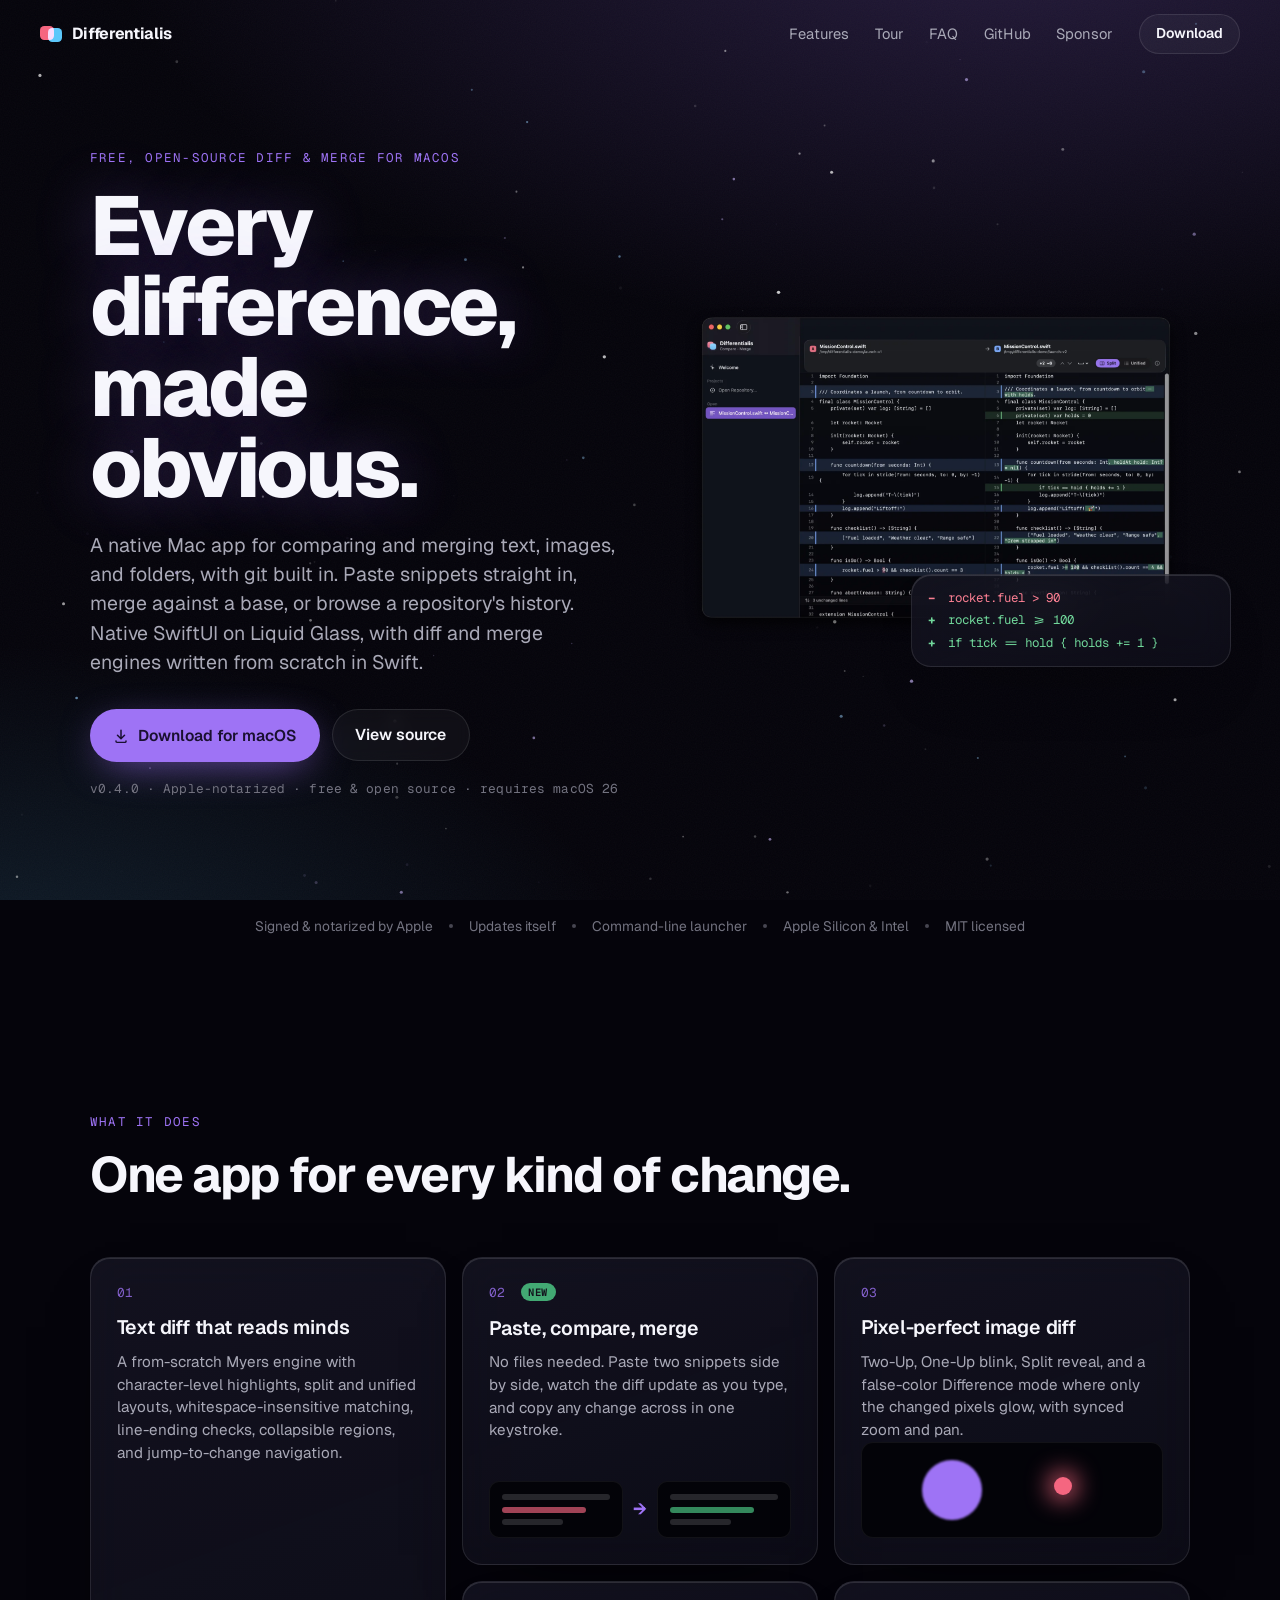
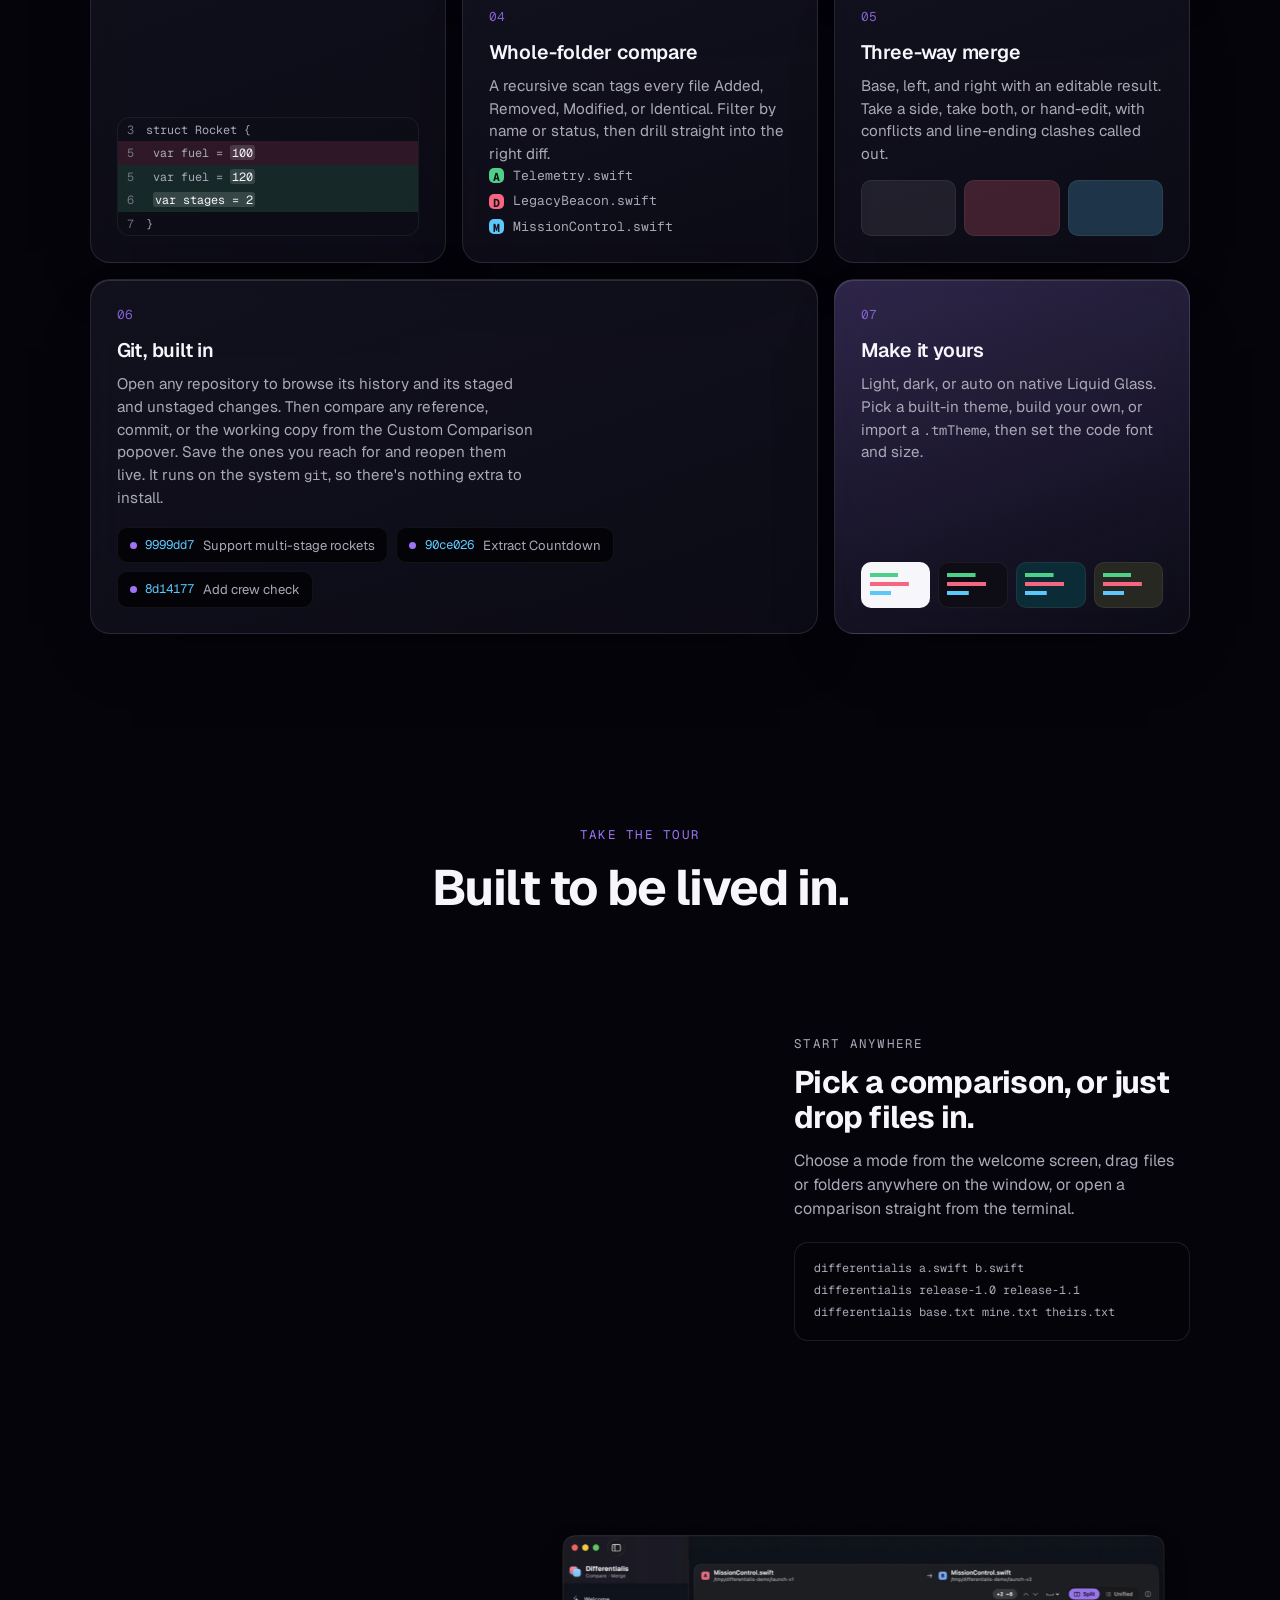
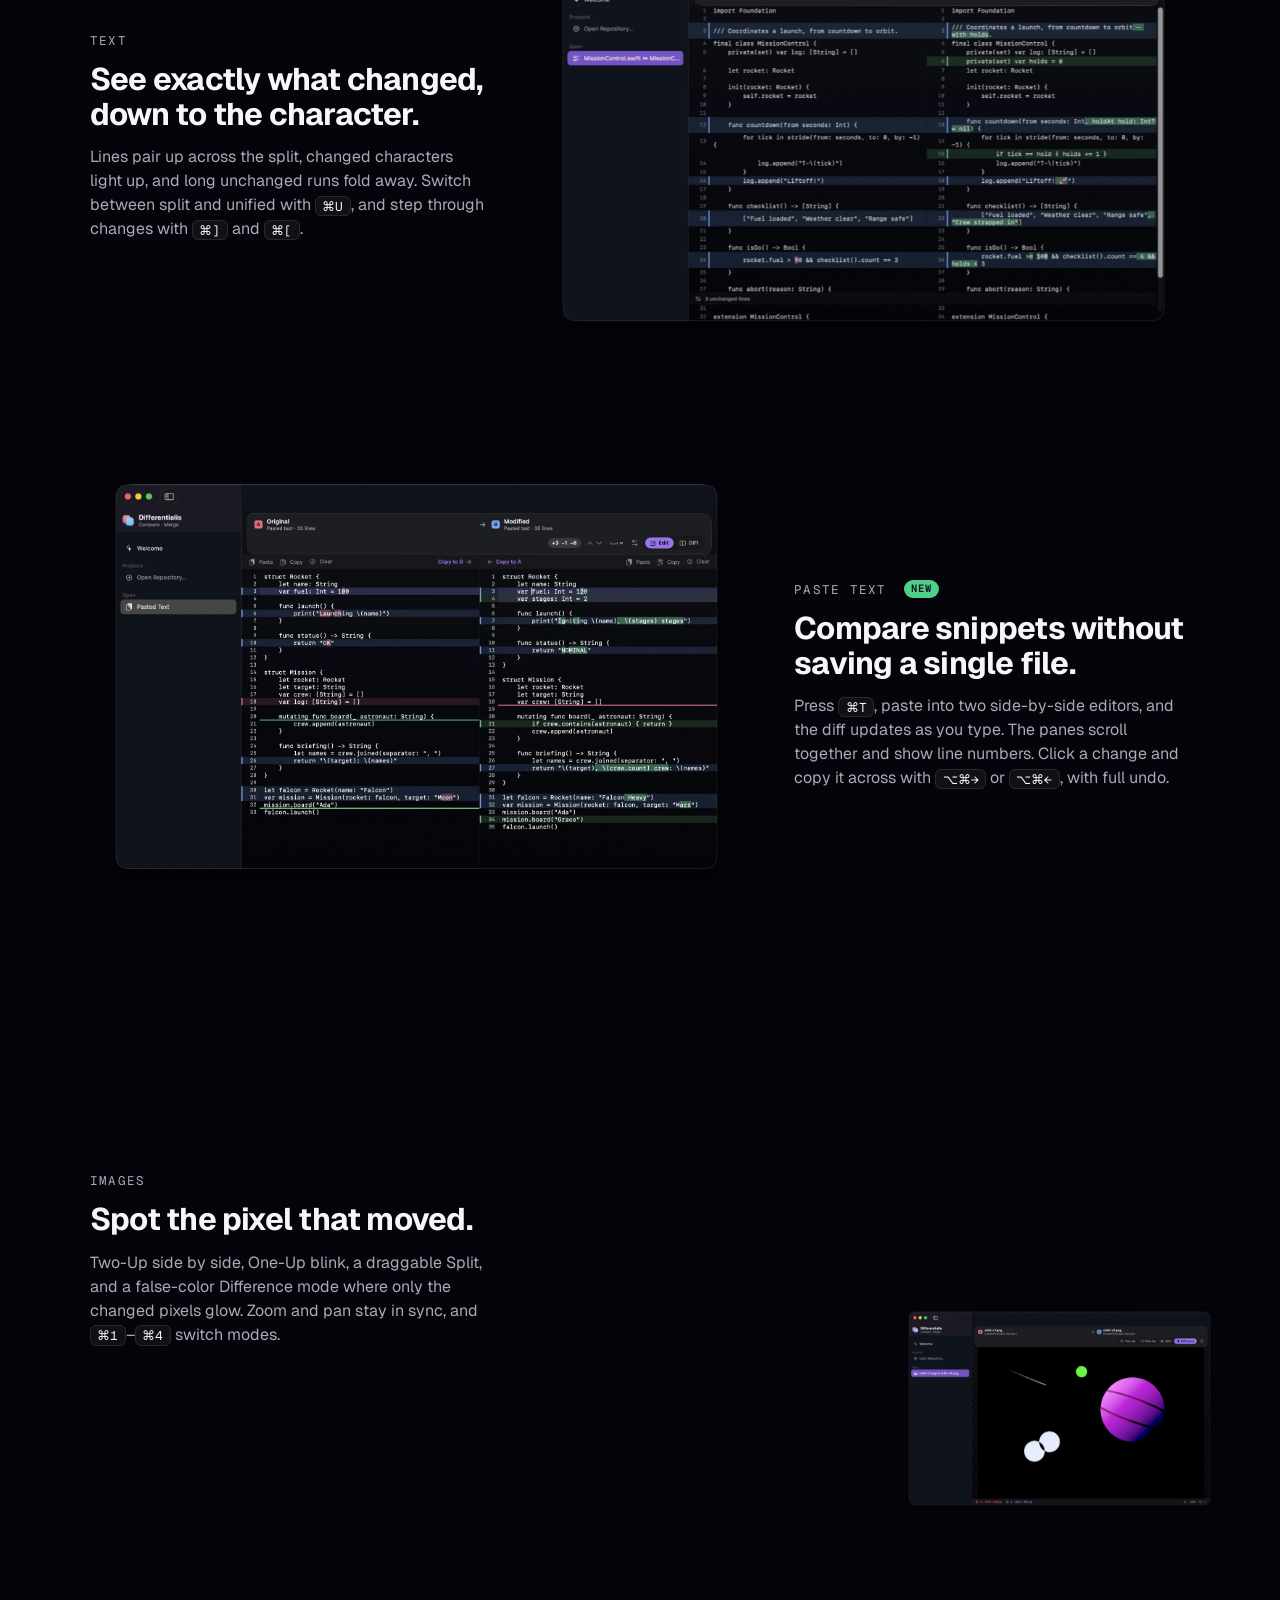
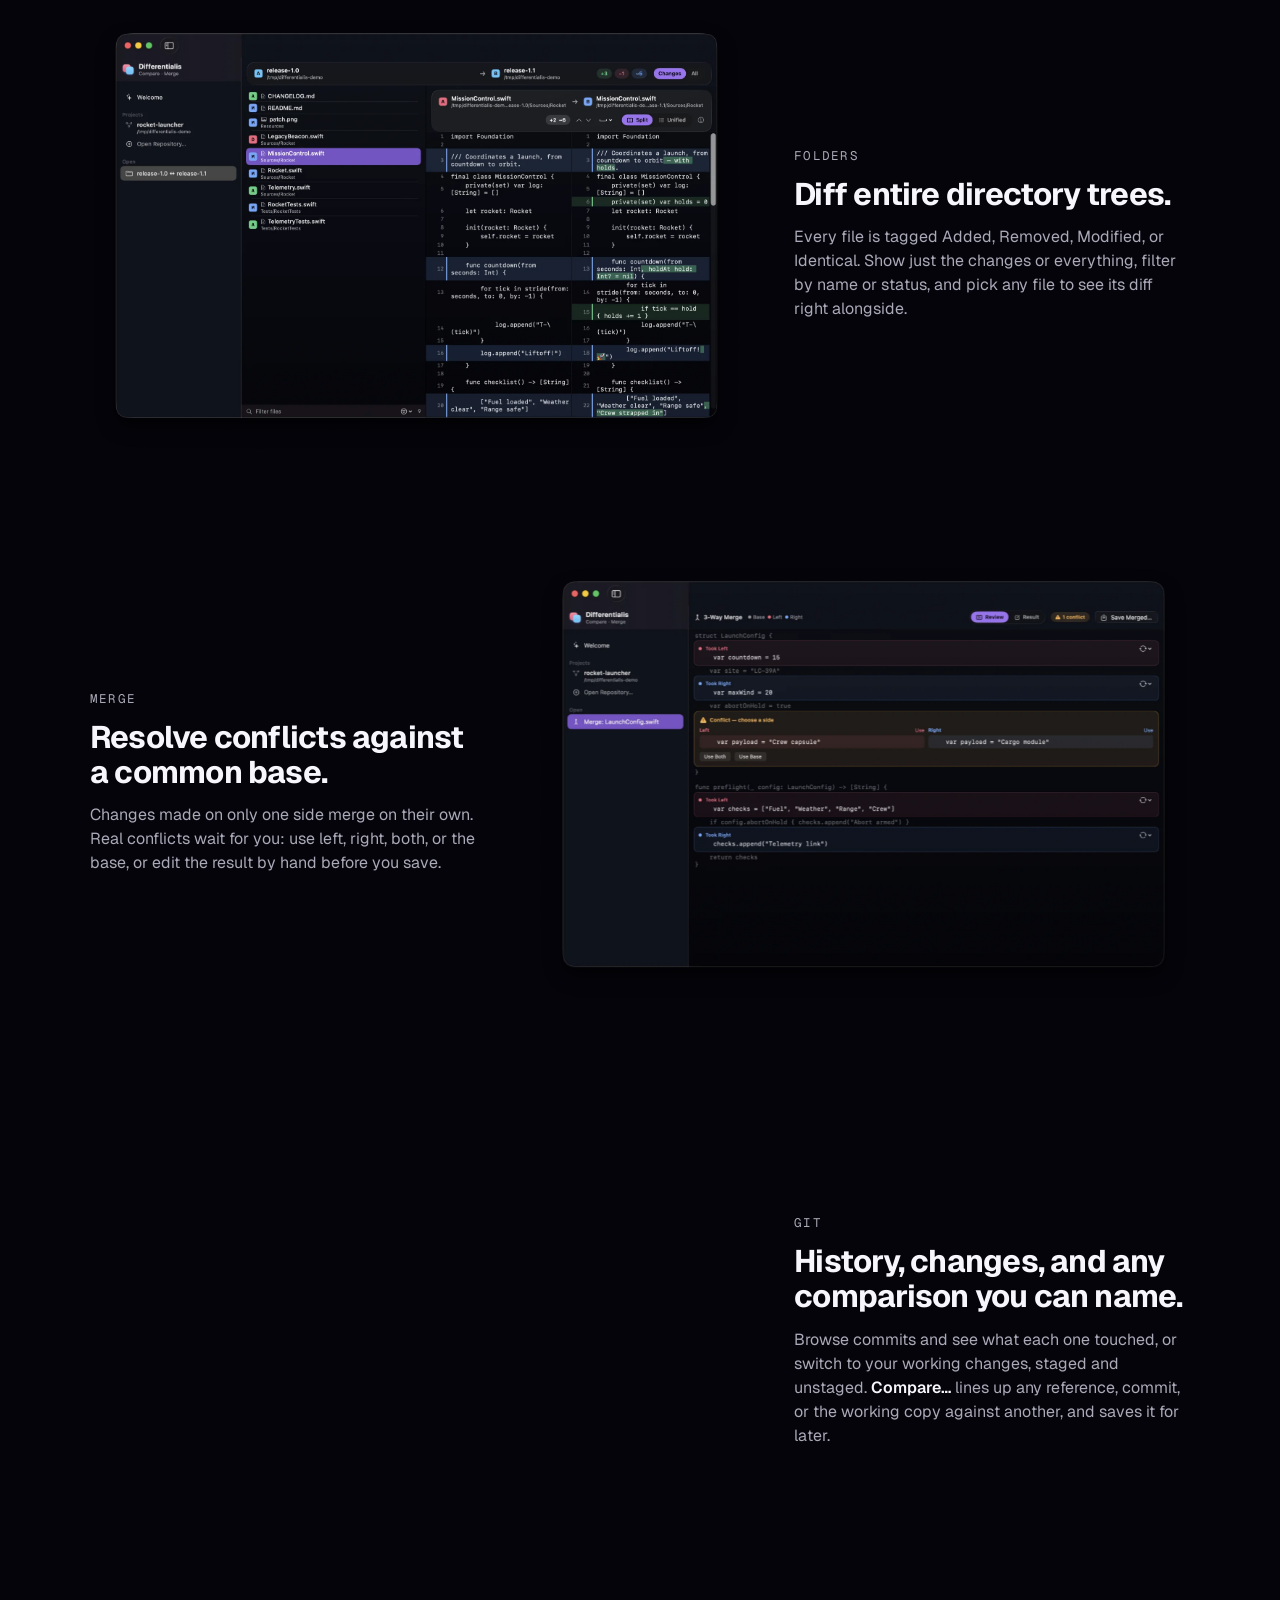
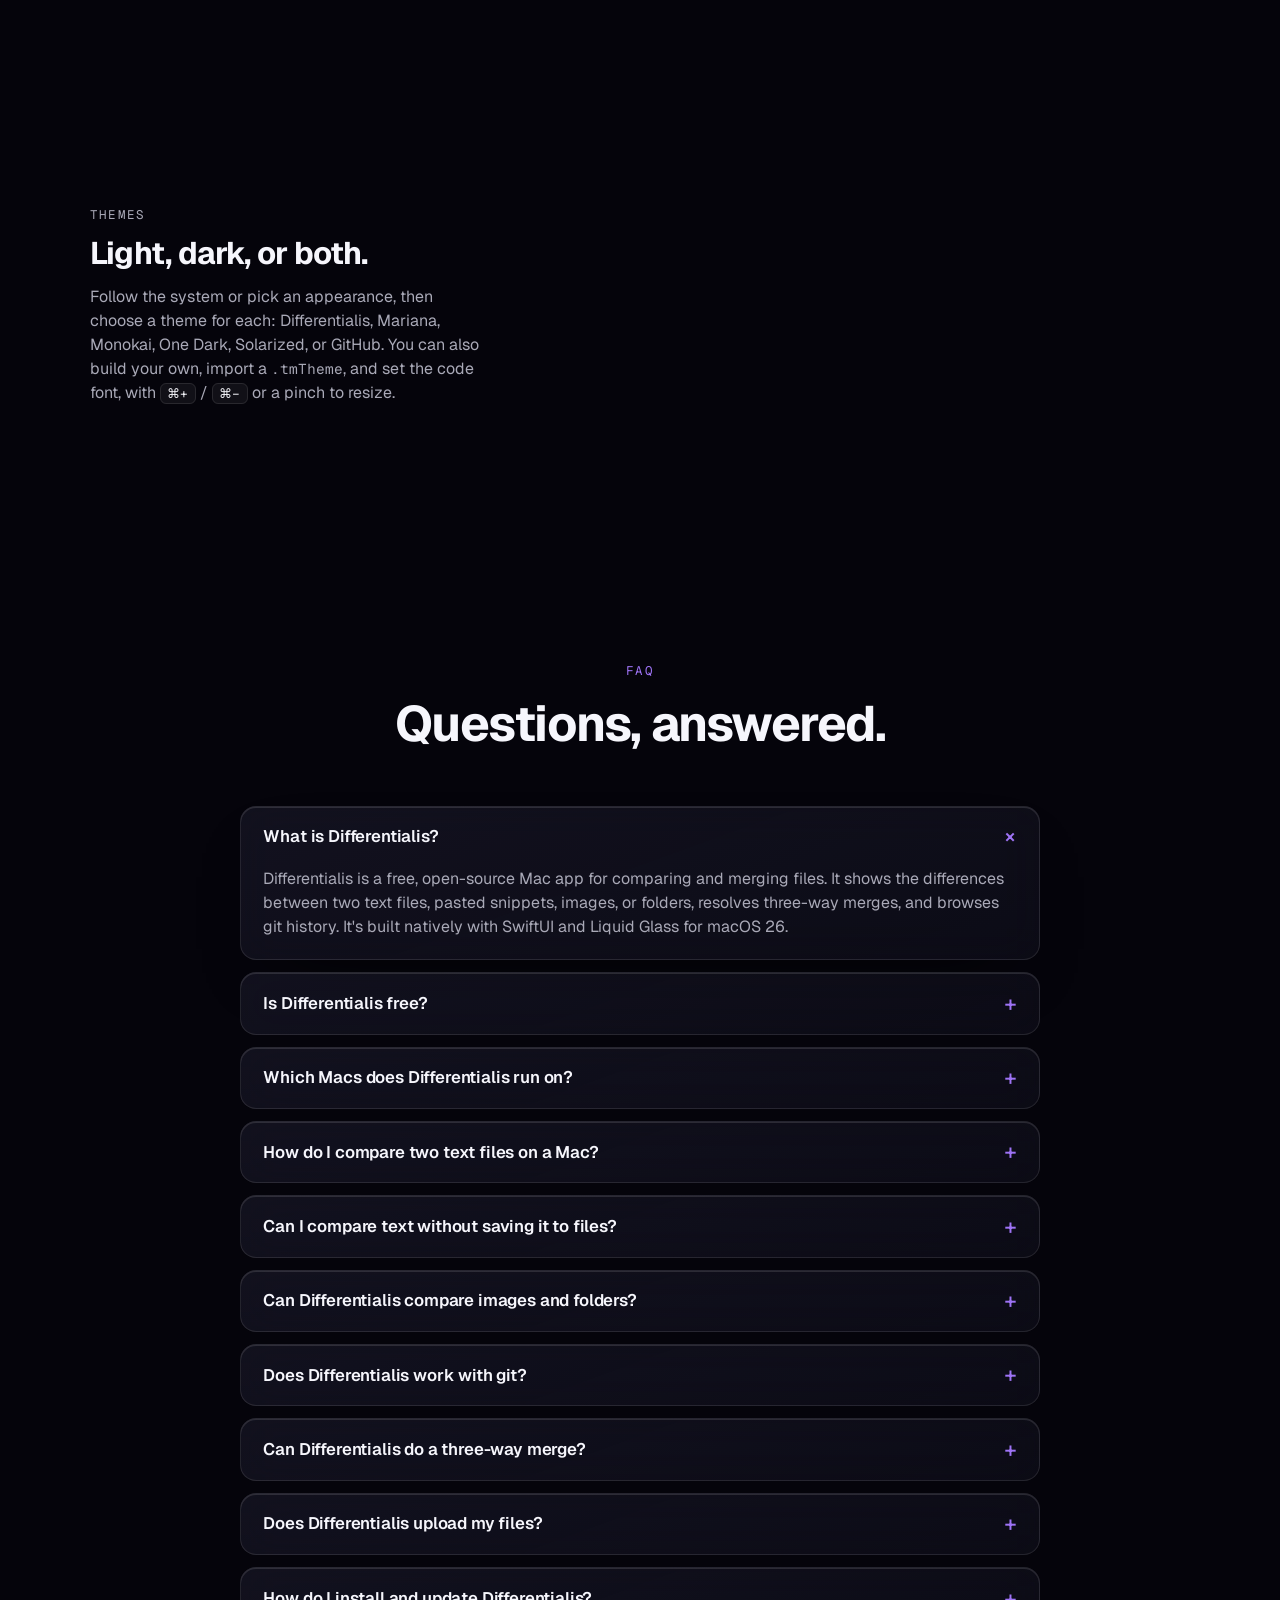
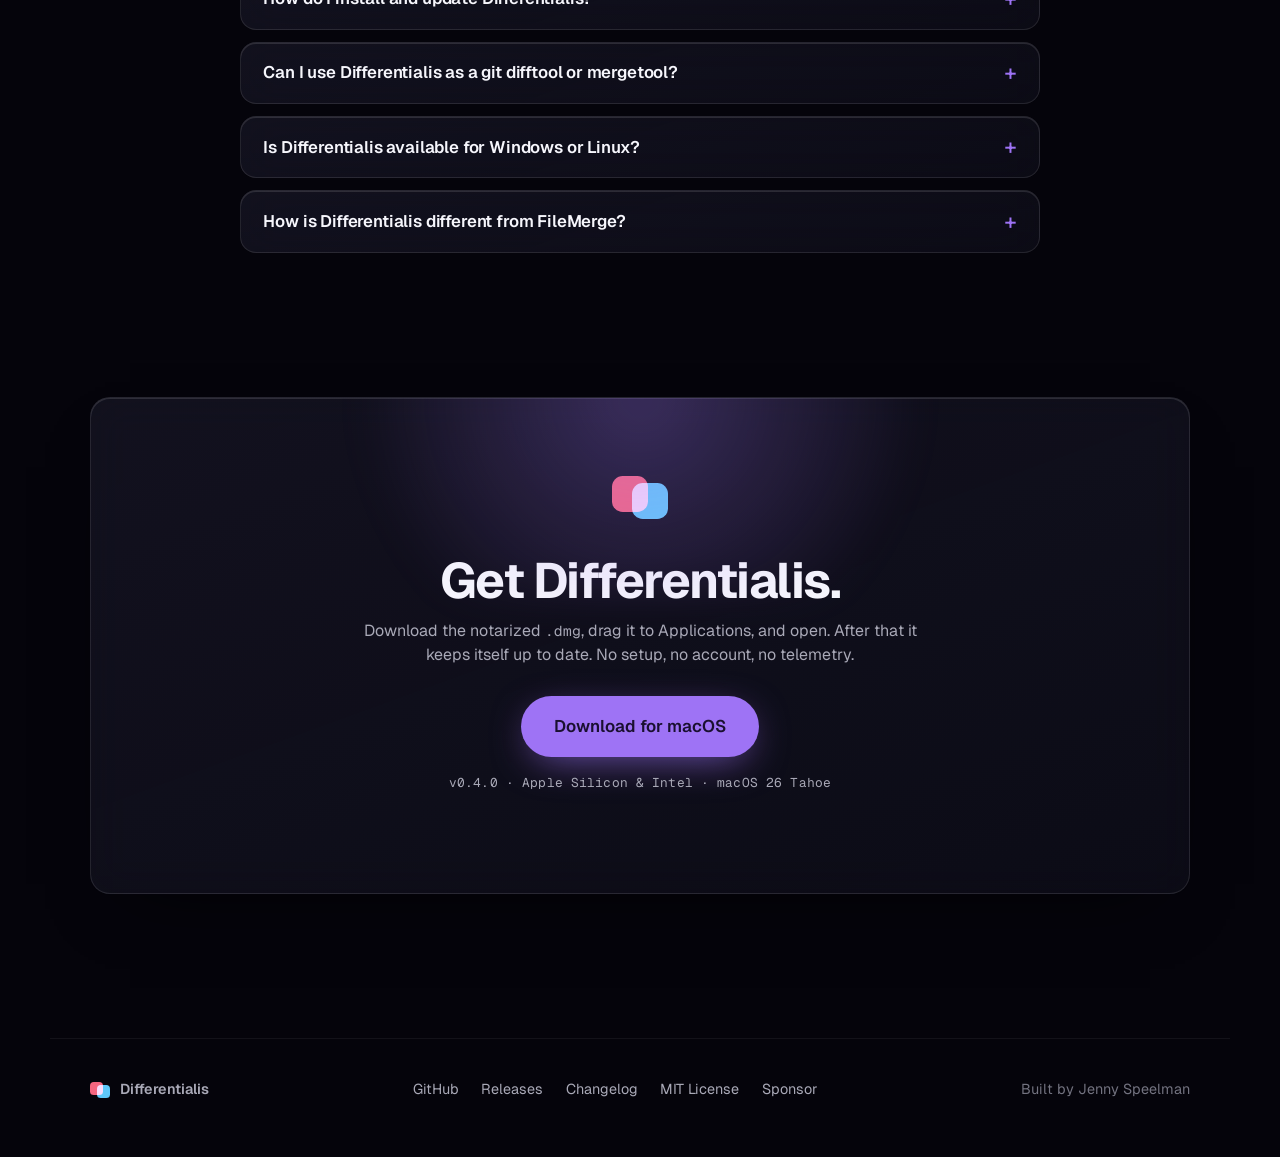
==== site/index.html @ e855fbfe "Add GitHub Sponsors funding link Adds .github/FUNDING.yml so the repository shows a Sponsor button, " ====
<!doctype html>
<html lang="en">
<head>
  <meta charset="utf-8" />
  <meta name="viewport" content="width=device-width, initial-scale=1" />
  <title>Differentialis — free diff &amp; merge app for Mac</title>
  <meta name="description" content="Free, open-source diff and merge app for Mac. Compare text files, pasted snippets, images, and folders, resolve three-way merges, and browse git history." />
  <meta name="author" content="Jenny Speelman" />
  <meta name="robots" content="index, follow, max-image-preview:large" />
  <meta name="theme-color" content="#0b0a12" />
  <link rel="icon" href="favicon.ico" sizes="48x48" />
  <link rel="icon" href="assets/icon-192.png" type="image/png" sizes="192x192" />
  <link rel="apple-touch-icon" href="apple-touch-icon.png" />
  <link rel="canonical" href="https://www.differentialis.app/" />

  <meta property="og:site_name" content="Differentialis" />
  <meta property="og:title" content="Differentialis — free diff &amp; merge app for Mac" />
  <meta property="og:description" content="Every difference, made obvious. Compare and merge text, images, folders, and git history on your Mac." />
  <meta property="og:type" content="website" />
  <meta property="og:url" content="https://www.differentialis.app/" />
  <meta property="og:image" content="https://www.differentialis.app/assets/og.jpg" />
  <meta property="og:image:width" content="1200" />
  <meta property="og:image:height" content="630" />
  <meta property="og:image:alt" content="Differentialis, the free diff and merge app for Mac, showing a diff of a Swift file with changed lines highlighted" />
  <meta name="twitter:card" content="summary_large_image" />
  <meta name="twitter:title" content="Differentialis — free diff &amp; merge app for Mac" />
  <meta name="twitter:description" content="Compare and merge text, images, folders, and git history on your Mac. Free and open source." />
  <meta name="twitter:image" content="https://www.differentialis.app/assets/og.jpg" />
  <meta name="twitter:image:alt" content="Differentialis, the free diff and merge app for Mac, showing a diff of a Swift file with changed lines highlighted" />

  <link rel="preconnect" href="https://fonts.googleapis.com" />
  <link rel="preconnect" href="https://fonts.gstatic.com" crossorigin />
  <link href="https://fonts.googleapis.com/css2?family=Geist:wght@400;500;600;700;800&family=Geist+Mono:wght@400;500&display=swap" rel="stylesheet" />
  <link rel="stylesheet" href="styles.css" />
  <!-- Structured data: what the app is, where its source lives, and the FAQ shown on the page.
       Keep the FAQ in sync with the visible #faq section, softwareVersion and the visible version
       with MARKETING_VERSION in project.yml, and dateModified with the sitemap's lastmod;
       scripts/check-site.py fails if they drift. -->
  <script type="application/ld+json">
  {
    "@context": "https://schema.org",
    "@graph": [
      {
        "@type": "WebSite",
        "@id": "https://www.differentialis.app/#website",
        "url": "https://www.differentialis.app/",
        "name": "Differentialis",
        "inLanguage": "en",
        "publisher": { "@id": "https://www.differentialis.app/#author" }
      },
      {
        "@type": "WebPage",
        "@id": "https://www.differentialis.app/#webpage",
        "url": "https://www.differentialis.app/",
        "name": "Differentialis — free diff & merge app for Mac",
        "description": "Free, open-source diff and merge app for Mac. Compare text files, pasted snippets, images, and folders, resolve three-way merges, and browse git history.",
        "inLanguage": "en",
        "isPartOf": { "@id": "https://www.differentialis.app/#website" },
        "about": { "@id": "https://www.differentialis.app/#app" },
        "mainEntity": { "@id": "https://www.differentialis.app/#app" },
        "primaryImageOfPage": { "@type": "ImageObject", "url": "https://www.differentialis.app/assets/screens/text.webp", "width": 1800, "height": 1203 },
        "dateModified": "2026-10-28"
      },
      {
        "@type": "Person",
        "@id": "https://www.differentialis.app/#author",
        "name": "Jenny Speelman",
        "url": "https://github.com/yennster"
      },
      {
        "@type": "SoftwareApplication",
        "@id": "https://www.differentialis.app/#app",
        "name": "Differentialis",
        "description": "A free, open-source Mac app for comparing and merging text, pasted snippets, images, and folders, with three-way merge and git history built in.",
        "url": "https://www.differentialis.app/",
        "applicationCategory": "DeveloperApplication",
        "applicationSubCategory": "File comparison and merge tool",
        "softwareVersion": "0.4.0",
        "operatingSystem": "macOS 26 (Tahoe) or later",
        "processorRequirements": "Apple silicon or Intel",
        "isAccessibleForFree": true,
        "license": "https://github.com/yennster/differentialis/blob/main/LICENSE",
        "downloadUrl": "https://github.com/yennster/differentialis/releases/latest",
        "releaseNotes": "https://github.com/yennster/differentialis/blob/main/CHANGELOG.md",
        "image": "https://www.differentialis.app/assets/og.jpg",
        "screenshot": [
          "https://www.differentialis.app/assets/screens/text.webp",
          "https://www.differentialis.app/assets/screens/paste.webp",
          "https://www.differentialis.app/assets/screens/image-twoup.webp",
          "https://www.differentialis.app/assets/screens/folder.webp",
          "https://www.differentialis.app/assets/screens/merge.webp",
          "https://www.differentialis.app/assets/screens/repo.webp",
          "https://www.differentialis.app/assets/screens/image-difference.webp",
          "https://www.differentialis.app/assets/screens/text-light.webp",
          "https://www.differentialis.app/assets/screens/settings.webp"
        ],
        "featureList": [
          "Text diff with character-level highlights, split and unified layouts",
          "Paste Text: compare snippets without saving files, with live diff and per-change copy",
          "Image diff: Two-Up, One-Up, Split, and Difference modes",
          "Folder comparison with added, removed, modified, and identical files",
          "Three-way merge with conflict resolution and an editable result",
          "Git repository history, staged and unstaged changes, and custom comparisons",
          "Light, dark, and auto appearance with built-in and custom themes",
          "Command-line launcher and automatic updates"
        ],
        "offers": { "@type": "Offer", "price": "0", "priceCurrency": "USD" },
        "author": { "@id": "https://www.differentialis.app/#author" },
        "sameAs": ["https://github.com/yennster/differentialis"]
      },
      {
        "@type": "SoftwareSourceCode",
        "@id": "https://github.com/yennster/differentialis#source",
        "name": "Differentialis source code",
        "codeRepository": "https://github.com/yennster/differentialis",
        "programmingLanguage": "Swift",
        "runtimePlatform": "macOS",
        "license": "https://github.com/yennster/differentialis/blob/main/LICENSE",
        "targetProduct": { "@id": "https://www.differentialis.app/#app" },
        "author": { "@id": "https://www.differentialis.app/#author" }
      },
      {
        "@type": "FAQPage",
        "@id": "https://www.differentialis.app/#faq",
        "mainEntity": [
          {
            "@type": "Question",
            "name": "What is Differentialis?",
            "acceptedAnswer": { "@type": "Answer", "text": "Differentialis is a free, open-source Mac app for comparing and merging files. It shows the differences between two text files, pasted snippets, images, or folders, resolves three-way merges, and browses git history. It's built natively with SwiftUI and Liquid Glass for macOS 26." }
          },
          {
            "@type": "Question",
            "name": "Is Differentialis free?",
            "acceptedAnswer": { "@type": "Answer", "text": "Yes. Differentialis is free and open source under the MIT license. Download the Apple-notarized .dmg from GitHub Releases; there's no account, subscription, or telemetry." }
          },
          {
            "@type": "Question",
            "name": "Which Macs does Differentialis run on?",
            "acceptedAnswer": { "@type": "Answer", "text": "Differentialis requires macOS 26 Tahoe or later and runs natively on both Apple silicon and Intel Macs." }
          },
          {
            "@type": "Question",
            "name": "How do I compare two text files on a Mac?",
            "acceptedAnswer": { "@type": "Answer", "text": "In Differentialis, choose New Text Comparison (Command-N) and pick the two files, or drag both files onto the window. The diff shows the files side by side or unified, with changed characters highlighted. From Terminal, run differentialis file1 file2 after installing the command-line tool from the app menu." }
          },
          {
            "@type": "Question",
            "name": "Can I compare text without saving it to files?",
            "acceptedAnswer": { "@type": "Answer", "text": "Yes. Paste Text (Command-T) opens two side-by-side editors. Paste or type into each, and the diff updates as you edit. You can copy any change from one side to the other, with undo." }
          },
          {
            "@type": "Question",
            "name": "Can Differentialis compare images and folders?",
            "acceptedAnswer": { "@type": "Answer", "text": "Yes. Images can be compared in Two-Up, One-Up (blink), Split, and Difference modes, for PNG, JPEG, HEIC, and any other format macOS can open. Folder comparison scans both trees and marks every file as added, removed, modified, or identical, with a diff for each file." }
          },
          {
            "@type": "Question",
            "name": "Does Differentialis work with git?",
            "acceptedAnswer": { "@type": "Answer", "text": "Yes. Open a repository to browse its commit history and its staged and unstaged changes, and compare any branch, tag, or commit against another or against your working copy. Differentialis uses the git already on your Mac." }
          },
          {
            "@type": "Question",
            "name": "Can Differentialis do a three-way merge?",
            "acceptedAnswer": { "@type": "Answer", "text": "Yes. Choose a base, left, and right file. Changes made on only one side merge automatically, and conflicts are shown side by side so you can use left, right, both, or the base, or edit the result before saving. Unresolved conflicts are saved with standard conflict markers." }
          },
          {
            "@type": "Question",
            "name": "Does Differentialis upload my files?",
            "acceptedAnswer": { "@type": "Answer", "text": "No. Every comparison and merge runs locally on your Mac, and Differentialis never uploads your files. Its own network traffic is checking GitHub Releases for updates, and downloading one when you choose to update. There's no account and no telemetry." }
          },
          {
            "@type": "Question",
            "name": "How do I install and update Differentialis?",
            "acceptedAnswer": { "@type": "Answer", "text": "Download the Apple-notarized .dmg from the latest GitHub release, open it, and drag Differentialis to Applications. After that it updates itself: it checks for new versions automatically, and you can choose Check for Updates… from the app menu at any time." }
          },
          {
            "@type": "Question",
            "name": "Can I use Differentialis as a git difftool or mergetool?",
            "acceptedAnswer": { "@type": "Answer", "text": "Yes. The differentialis command-line tool takes --wait, which keeps git waiting until you finish in the app, and --output for merges, so Save writes the result straight to the conflicted file. Add the difftool and mergetool entries from the README to your ~/.gitconfig, and if you installed the command-line tool before version 0.4.0, uninstall and reinstall it from the app menu." }
          },
          {
            "@type": "Question",
            "name": "Is Differentialis available for Windows or Linux?",
            "acceptedAnswer": { "@type": "Answer", "text": "No. Differentialis is a native macOS app built with SwiftUI and Liquid Glass, so it runs only on Macs with macOS 26 Tahoe or later. Its source code is MIT licensed on GitHub." }
          },
          {
            "@type": "Question",
            "name": "How is Differentialis different from FileMerge?",
            "acceptedAnswer": { "@type": "Answer", "text": "FileMerge (opendiff) comes with Xcode and compares text files and folders. Differentialis doesn't need Xcode, and adds image and pasted-text comparison, git history and branch comparisons, and color themes with custom and .tmTheme import." }
          }
        ]
      }
    ]
  }
  </script>
</head>
<body>
  <canvas id="sky" aria-hidden="true"></canvas>
  <div id="glow" aria-hidden="true"></div>
  <div class="grain" aria-hidden="true"></div>

  <!-- NAV -->
  <header class="nav" id="nav">
    <a class="brand" href="#top" aria-label="Differentialis home">
      <span class="mark" aria-hidden="true"><i></i><i></i></span>
      <span class="brand-name">Differentialis</span>
    </a>
    <nav class="nav-links">
      <a href="#features">Features</a>
      <a href="#tour">Tour</a>
      <a href="#faq">FAQ</a>
      <a href="https://github.com/yennster/differentialis" target="_blank" rel="noopener">GitHub</a>
      <a href="https://github.com/sponsors/yennster" target="_blank" rel="noopener">Sponsor</a>
      <a class="btn btn-ghost btn-sm magnetic" data-dl href="https://github.com/yennster/differentialis/releases/latest">Download</a>
    </nav>
  </header>

  <main id="top">
    <!-- HERO -->
    <section class="hero">
      <div class="hero-copy parallax" data-depth="0.6">
        <p class="eyebrow">Free, open-source diff &amp; merge for macOS</p>
        <h1>Every difference,<br />made obvious.</h1>
        <p class="lede">A native Mac app for comparing and merging text, images, and folders,
          with git built in. Paste snippets straight in, merge against a base, or browse a
          repository's history. Native SwiftUI on Liquid Glass, with diff and merge engines
          written from scratch in Swift.</p>
        <div class="cta-row">
          <a class="btn btn-primary magnetic" data-dl href="https://github.com/yennster/differentialis/releases/latest">
            <svg viewBox="0 0 16 16" width="16" height="16" aria-hidden="true"><path fill="currentColor" d="M8 1.5a.75.75 0 0 1 .75.75v6.69l2.22-2.22a.75.75 0 1 1 1.06 1.06l-3.5 3.5a.75.75 0 0 1-1.06 0l-3.5-3.5a.75.75 0 1 1 1.06-1.06l2.22 2.22V2.25A.75.75 0 0 1 8 1.5Z"/><path fill="currentColor" d="M3 12.25a.75.75 0 0 1 .75.75v.5c0 .14.11.25.25.25h8a.25.25 0 0 0 .25-.25v-.5a.75.75 0 0 1 1.5 0v.5A1.75 1.75 0 0 1 12 15H4a1.75 1.75 0 0 1-1.75-1.75v-.5A.75.75 0 0 1 3 12.25Z"/></svg>
            Download for macOS
          </a>
          <a class="btn btn-ghost magnetic" href="https://github.com/yennster/differentialis" target="_blank" rel="noopener">View source</a>
        </div>
        <p class="cta-note"><span data-version>v0.4.0</span> · Apple-notarized · free &amp; open source · requires macOS 26</p>
      </div>

      <div class="hero-stage parallax" data-depth="1.4">
        <figure class="shot tilt" data-tilt>
          <img src="assets/screens/text.webp" width="1800" height="1203" fetchpriority="high"
               alt="Differentialis comparing two versions of a Swift file side by side, with changed lines and characters highlighted" loading="eager" />
        </figure>
        <div class="diff-chip glass" aria-hidden="true">
          <span class="chip-row del"><b>−</b> rocket.fuel &gt; 90</span>
          <span class="chip-row add"><b>+</b> rocket.fuel &gt;= 100</span>
          <span class="chip-row add"><b>+</b> if tick == hold { holds += 1 }</span>
        </div>
      </div>
    </section>

    <!-- TRUST STRIP -->
    <div class="trust" data-reveal>
      <span>Signed &amp; notarized by Apple</span><i></i>
      <span>Updates itself</span><i></i>
      <span>Command-line launcher</span><i></i>
      <span>Apple Silicon &amp; Intel</span><i></i>
      <span>MIT licensed</span>
    </div>

    <!-- FEATURES (bento) -->
    <section class="features" id="features">
      <header class="sec-head" data-reveal>
        <p class="eyebrow">What it does</p>
        <h2>One app for every kind of change.</h2>
      </header>

      <div class="bento">
        <article class="cell cell-lg tilt glass" data-tilt data-reveal>
          <span class="idx">01</span>
          <h3>Text diff that reads minds</h3>
          <p>A from-scratch Myers engine with character-level highlights, split and unified
            layouts, whitespace-insensitive matching, line-ending checks, collapsible regions,
            and jump-to-change navigation.</p>
          <div class="mini-diff" aria-hidden="true">
            <div class="row eq"><span class="ln">3</span>struct Rocket {</div>
            <div class="row del"><span class="ln">5</span>  var fuel = <mark>100</mark></div>
            <div class="row add"><span class="ln">5</span>  var fuel = <mark>120</mark></div>
            <div class="row add"><span class="ln">6</span>  <mark>var stages = 2</mark></div>
            <div class="row eq"><span class="ln">7</span>}</div>
          </div>
          <div class="glare" aria-hidden="true"></div>
        </article>

        <article class="cell tilt glass" data-tilt data-reveal>
          <span class="idx">02 <em class="new">New</em></span>
          <h3>Paste, compare, merge</h3>
          <p>No files needed. Paste two snippets side by side, watch the diff update as you type,
            and copy any change across in one keystroke.</p>
          <div class="paste-demo" aria-hidden="true">
            <span><i></i><i class="del"></i><i></i></span>
            <b>→</b>
            <span><i></i><i class="add"></i><i></i></span>
          </div>
          <div class="glare" aria-hidden="true"></div>
        </article>

        <article class="cell tilt glass" data-tilt data-reveal>
          <span class="idx">03</span>
          <h3>Pixel-perfect image diff</h3>
          <p>Two-Up, One-Up blink, Split reveal, and a false-color Difference mode where only the
            changed pixels glow, with synced zoom and pan.</p>
          <div class="img-demo" aria-hidden="true">
            <span class="orb"></span><span class="dot"></span>
          </div>
          <div class="glare" aria-hidden="true"></div>
        </article>

        <article class="cell tilt glass" data-tilt data-reveal>
          <span class="idx">04</span>
          <h3>Whole-folder compare</h3>
          <p>A recursive scan tags every file Added, Removed, Modified, or Identical. Filter by
            name or status, then drill straight into the right diff.</p>
          <ul class="tree" aria-hidden="true">
            <li class="a"><b>A</b> Telemetry.swift</li>
            <li class="d"><b>D</b> LegacyBeacon.swift</li>
            <li class="m"><b>M</b> MissionControl.swift</li>
          </ul>
          <div class="glare" aria-hidden="true"></div>
        </article>

        <article class="cell tilt glass" data-tilt data-reveal>
          <span class="idx">05</span>
          <h3>Three-way merge</h3>
          <p>Base, left, and right with an editable result. Take a side, take both, or hand-edit,
            with conflicts and line-ending clashes called out.</p>
          <div class="merge-demo" aria-hidden="true"><span></span><span></span><span></span></div>
          <div class="glare" aria-hidden="true"></div>
        </article>

        <article class="cell cell-wide tilt glass" data-tilt data-reveal>
          <span class="idx">06</span>
          <h3>Git, built in</h3>
          <p>Open any repository to browse its history and its staged and unstaged changes. Then
            compare any reference, commit, or the working copy from the Custom Comparison popover.
            Save the ones you reach for and reopen them live. It runs on the system
            <code>git</code>, so there's nothing extra to install.</p>
          <ul class="git-demo" aria-hidden="true">
            <li><code>9999dd7</code> Support multi-stage rockets</li>
            <li><code>90ce026</code> Extract Countdown</li>
            <li><code>8d14177</code> Add crew check</li>
          </ul>
          <div class="glare" aria-hidden="true"></div>
        </article>

        <article class="cell tilt glass accent" data-tilt data-reveal>
          <span class="idx">07</span>
          <h3>Make it yours</h3>
          <p>Light, dark, or auto on native Liquid Glass. Pick a built-in theme, build your own,
            or import a <code>.tmTheme</code>, then set the code font and size.</p>
          <div class="theme-demo" aria-hidden="true"><span></span><span></span><span></span><span></span></div>
          <div class="glare" aria-hidden="true"></div>
        </article>
      </div>
    </section>

    <!-- TOUR -->
    <section class="tour" id="tour">
      <header class="sec-head center" data-reveal>
        <p class="eyebrow">Take the tour</p>
        <h2>Built to be lived in.</h2>
      </header>

      <article class="tour-row" data-reveal>
        <figure class="shot tilt" data-tilt>
          <img src="assets/screens/welcome.webp" width="1800" height="1203" loading="lazy" decoding="async"
               alt="The Differentialis welcome screen with cards for text, pasted text, image, folder, 3-way merge, and repository comparisons" />
        </figure>
        <div class="tour-copy">
          <p class="eyebrow">Start anywhere</p>
          <h3>Pick a comparison, or just drop files in.</h3>
          <p>Choose a mode from the welcome screen, drag files or folders anywhere on the window,
            or open a comparison straight from the terminal.</p>
          <pre class="term" aria-label="Command-line examples"><code>differentialis a.swift b.swift
differentialis release-1.0 release-1.1
differentialis base.txt mine.txt theirs.txt</code></pre>
        </div>
      </article>

      <article class="tour-row flip" data-reveal>
        <figure class="shot tilt" data-tilt>
          <img src="assets/screens/text.webp" width="1800" height="1203" loading="lazy" decoding="async"
               alt="A split text diff of MissionControl.swift, with changed characters highlighted and an unchanged region collapsed" />
        </figure>
        <div class="tour-copy">
          <p class="eyebrow">Text</p>
          <h3>See exactly what changed, down to the character.</h3>
          <p>Lines pair up across the split, changed characters light up, and long unchanged runs
            fold away. Switch between split and unified with <kbd>⌘U</kbd>, and step through
            changes with <kbd>⌘]</kbd> and <kbd>⌘[</kbd>.</p>
        </div>
      </article>

      <article class="tour-row" data-reveal>
        <figure class="shot tilt" data-tilt>
          <img src="assets/screens/paste.webp" width="1800" height="1203" loading="lazy" decoding="async"
               alt="Two pasted Swift snippets side by side in editable panes, with changed lines highlighted and Copy to A and Copy to B buttons" />
        </figure>
        <div class="tour-copy">
          <p class="eyebrow">Paste Text <em class="new">New</em></p>
          <h3>Compare snippets without saving a single file.</h3>
          <p>Press <kbd>⌘T</kbd>, paste into two side-by-side editors, and the diff updates as you
            type. The panes scroll together and show line numbers. Click a change and copy it
            across with <kbd>⌥⌘→</kbd> or <kbd>⌥⌘←</kbd>, with full undo.</p>
        </div>
      </article>

      <article class="tour-row flip" data-reveal>
        <div class="shot-stack">
          <figure class="shot tilt" data-tilt>
            <img src="assets/screens/image-twoup.webp" width="1800" height="1203" loading="lazy" decoding="async"
                 alt="Two versions of an illustration shown side by side in the Two-Up image mode" />
          </figure>
          <figure class="shot inset">
            <img src="assets/screens/image-difference.webp" width="1800" height="1203" loading="lazy" decoding="async"
                 alt="The Difference image mode, where only the changed pixels show" />
          </figure>
        </div>
        <div class="tour-copy">
          <p class="eyebrow">Images</p>
          <h3>Spot the pixel that moved.</h3>
          <p>Two-Up side by side, One-Up blink, a draggable Split, and a false-color Difference
            mode where only the changed pixels glow. Zoom and pan stay in sync, and
            <kbd>⌘1</kbd>–<kbd>⌘4</kbd> switch modes.</p>
        </div>
      </article>

      <article class="tour-row" data-reveal>
        <figure class="shot tilt" data-tilt>
          <img src="assets/screens/folder.webp" width="1800" height="1203" loading="lazy" decoding="async"
               alt="A folder comparison listing added, deleted, and modified files, with the diff of the selected file beside it" />
        </figure>
        <div class="tour-copy">
          <p class="eyebrow">Folders</p>
          <h3>Diff entire directory trees.</h3>
          <p>Every file is tagged Added, Removed, Modified, or Identical. Show just the changes
            or everything, filter by name or status, and pick any file to see its diff right
            alongside.</p>
        </div>
      </article>

      <article class="tour-row flip" data-reveal>
        <figure class="shot tilt" data-tilt>
          <img src="assets/screens/merge.webp" width="1800" height="1203" loading="lazy" decoding="async"
               alt="A three-way merge showing changes taken from the left and right automatically and one conflict to resolve" />
        </figure>
        <div class="tour-copy">
          <p class="eyebrow">Merge</p>
          <h3>Resolve conflicts against a common base.</h3>
          <p>Changes made on only one side merge on their own. Real conflicts wait for you: use
            left, right, both, or the base, or edit the result by hand before you save.</p>
        </div>
      </article>

      <article class="tour-row" data-reveal>
        <figure class="shot tilt" data-tilt>
          <img src="assets/screens/repo.webp" width="1800" height="1203" loading="lazy" decoding="async"
               alt="A repository's commit history, the files changed in the newest commit, and a unified diff of one of them" />
        </figure>
        <div class="tour-copy">
          <p class="eyebrow">Git</p>
          <h3>History, changes, and any comparison you can name.</h3>
          <p>Browse commits and see what each one touched, or switch to your working changes,
            staged and unstaged. <strong>Compare…</strong> lines up any reference, commit, or the
            working copy against another, and saves it for later.</p>
        </div>
      </article>

      <article class="tour-row flip" data-reveal>
        <div class="shot-stack">
          <figure class="shot tilt" data-tilt>
            <img src="assets/screens/text-light.webp" width="1800" height="1203" loading="lazy" decoding="async"
                 alt="A unified text diff in the light appearance" />
          </figure>
          <figure class="shot inset settings">
            <img src="assets/screens/settings.webp" width="1000" height="1113" loading="lazy" decoding="async"
                 alt="The Settings window with appearance, color themes, and code font options" />
          </figure>
        </div>
        <div class="tour-copy">
          <p class="eyebrow">Themes</p>
          <h3>Light, dark, or both.</h3>
          <p>Follow the system or pick an appearance, then choose a theme for each: Differentialis,
            Mariana, Monokai, One Dark, Solarized, or GitHub. You can also build your own, import a
            <code>.tmTheme</code>, and set the code font, with <kbd>⌘+</kbd> / <kbd>⌘−</kbd> or a
            pinch to resize.</p>
        </div>
      </article>
    </section>

    <!-- FAQ (mirrors the FAQPage structured data in <head>) -->
    <section class="faq" id="faq">
      <header class="sec-head center" data-reveal>
        <p class="eyebrow">FAQ</p>
        <h2>Questions, answered.</h2>
      </header>
      <div class="faq-list">
        <details class="glass" data-reveal open>
          <summary><h3>What is Differentialis?</h3></summary>
          <p>Differentialis is a free, open-source Mac app for comparing and merging files. It shows
            the differences between two text files, pasted snippets, images, or folders, resolves
            three-way merges, and browses git history. It's built natively with SwiftUI and Liquid
            Glass for macOS 26.</p>
        </details>
        <details class="glass" data-reveal>
          <summary><h3>Is Differentialis free?</h3></summary>
          <p>Yes. Differentialis is free and open source under the MIT license. Download the
            Apple-notarized <code>.dmg</code> from GitHub Releases; there's no account, subscription,
            or telemetry.</p>
        </details>
        <details class="glass" data-reveal>
          <summary><h3>Which Macs does Differentialis run on?</h3></summary>
          <p>Differentialis requires macOS 26 Tahoe or later and runs natively on both Apple silicon
            and Intel Macs.</p>
        </details>
        <details class="glass" data-reveal>
          <summary><h3>How do I compare two text files on a Mac?</h3></summary>
          <p>In Differentialis, choose <strong>New Text Comparison</strong> (<kbd>⌘N</kbd>) and pick
            the two files, or drag both files onto the window. The diff shows the files side by side
            or unified, with changed characters highlighted. From Terminal, run
            <code>differentialis file1 file2</code> after installing the command-line tool from the
            app menu.</p>
        </details>
        <details class="glass" data-reveal>
          <summary><h3>Can I compare text without saving it to files?</h3></summary>
          <p>Yes. <strong>Paste Text</strong> (<kbd>⌘T</kbd>) opens two side-by-side editors. Paste
            or type into each, and the diff updates as you edit. You can copy any change from one
            side to the other, with undo.</p>
        </details>
        <details class="glass" data-reveal>
          <summary><h3>Can Differentialis compare images and folders?</h3></summary>
          <p>Yes. Images can be compared in Two-Up, One-Up (blink), Split, and Difference modes, for
            PNG, JPEG, HEIC, and any other format macOS can open. Folder comparison scans both trees
            and marks every file as added, removed, modified, or identical, with a diff for each
            file.</p>
        </details>
        <details class="glass" data-reveal>
          <summary><h3>Does Differentialis work with git?</h3></summary>
          <p>Yes. Open a repository to browse its commit history and its staged and unstaged changes,
            and compare any branch, tag, or commit against another or against your working copy.
            Differentialis uses the git already on your Mac.</p>
        </details>
        <details class="glass" data-reveal>
          <summary><h3>Can Differentialis do a three-way merge?</h3></summary>
          <p>Yes. Choose a base, left, and right file. Changes made on only one side merge
            automatically, and conflicts are shown side by side so you can use left, right, both, or
            the base, or edit the result before saving. Unresolved conflicts are saved with standard
            conflict markers.</p>
        </details>
        <details class="glass" data-reveal>
          <summary><h3>Does Differentialis upload my files?</h3></summary>
          <p>No. Every comparison and merge runs locally on your Mac, and Differentialis never uploads
            your files. Its own network traffic is checking GitHub Releases for updates, and
            downloading one when you choose to update. There's no account and no telemetry.</p>
        </details>
        <details class="glass" data-reveal>
          <summary><h3>How do I install and update Differentialis?</h3></summary>
          <p>Download the Apple-notarized <code>.dmg</code> from the
            <a href="https://github.com/yennster/differentialis/releases/latest">latest GitHub release</a>,
            open it, and drag Differentialis to Applications. After that it updates itself: it checks
            for new versions automatically, and you can choose <strong>Check for Updates…</strong> from
            the app menu at any time.</p>
        </details>
        <details class="glass" data-reveal>
          <summary><h3>Can I use Differentialis as a git difftool or mergetool?</h3></summary>
          <p>Yes. The <code>differentialis</code> command-line tool takes <code>--wait</code>, which keeps
            git waiting until you finish in the app, and <code>--output</code> for merges, so Save writes
            the result straight to the conflicted file. Add the difftool and mergetool entries from the
            README to your <code>~/.gitconfig</code>, and if you installed the command-line tool before
            version 0.4.0, uninstall and reinstall it from the app menu.</p>
        </details>
        <details class="glass" data-reveal>
          <summary><h3>Is Differentialis available for Windows or Linux?</h3></summary>
          <p>No. Differentialis is a native macOS app built with SwiftUI and Liquid Glass, so it runs only
            on Macs with macOS 26 Tahoe or later. Its source code is MIT licensed on GitHub.</p>
        </details>
        <details class="glass" data-reveal>
          <summary><h3>How is Differentialis different from FileMerge?</h3></summary>
          <p>FileMerge (<code>opendiff</code>) comes with Xcode and compares text files and folders.
            Differentialis doesn't need Xcode, and adds image and pasted-text comparison, git history
            and branch comparisons, and color themes with custom and <code>.tmTheme</code> import.</p>
        </details>
      </div>
    </section>

    <!-- DOWNLOAD -->
    <section class="download" data-reveal>
      <div class="dl-card glass">
        <span class="mark big" aria-hidden="true"><i></i><i></i></span>
        <h2>Get Differentialis.</h2>
        <p>Download the notarized <code>.dmg</code>, drag it to Applications, and open. After
          that it keeps itself up to date. No setup, no account, no telemetry.</p>
        <a class="btn btn-primary btn-lg magnetic" data-dl href="https://github.com/yennster/differentialis/releases/latest">
          Download for macOS
        </a>
        <p class="cta-note"><span data-version>v0.4.0</span> · Apple Silicon &amp; Intel · macOS 26 Tahoe</p>
      </div>
    </section>
  </main>

  <footer class="foot">
    <div class="foot-left">
      <span class="mark" aria-hidden="true"><i></i><i></i></span>
      <span>Differentialis</span>
    </div>
    <nav class="foot-links">
      <a href="https://github.com/yennster/differentialis" target="_blank" rel="noopener">GitHub</a>
      <a href="https://github.com/yennster/differentialis/releases" target="_blank" rel="noopener">Releases</a>
      <a href="https://github.com/yennster/differentialis/blob/main/CHANGELOG.md" target="_blank" rel="noopener">Changelog</a>
      <a href="https://github.com/yennster/differentialis/blob/main/LICENSE" target="_blank" rel="noopener">MIT License</a>
      <a href="https://github.com/sponsors/yennster" target="_blank" rel="noopener">Sponsor</a>
    </nav>
    <p class="foot-by">Built by Jenny Speelman</p>
  </footer>

  <script src="app.js"></script>
</body>
</html>
---- site/styles.css ----
/* ============================================================= Tokens */
:root {
  --bg:        oklch(0.115 0.018 285);
  --bg-soft:   oklch(0.155 0.022 285);
  --ink:       oklch(0.975 0.008 285);
  --muted:     oklch(0.74 0.02 285);
  --faint:     oklch(0.56 0.02 285);

  --purple: #9e73f5;
  --blue:   #5cc7fa;
  --pink:   #f56680;
  --green:  #4fd089;

  --line:      oklch(1 0 0 / 0.10);
  --line-soft: oklch(1 0 0 / 0.06);

  --glass:   oklch(0.20 0.025 285 / 0.45);
  --glass-2: oklch(0.24 0.03 285 / 0.55);
  --blur: 20px;

  --maxw: 1180px;
  --ease: cubic-bezier(0.22, 1, 0.36, 1);
  --r: 20px;
}

* { box-sizing: border-box; margin: 0; padding: 0; }
html { scroll-behavior: smooth; }

body {
  font-family: "Geist", system-ui, -apple-system, sans-serif;
  background: var(--bg);
  color: var(--ink);
  line-height: 1.5;
  -webkit-font-smoothing: antialiased;
  overflow-x: hidden;
  position: relative;
}
/* Deep radial wash so the page never reads as flat black. */
body::before {
  content: ""; position: fixed; inset: 0; z-index: -3; pointer-events: none;
  background:
    radial-gradient(120% 80% at 80% -10%, color-mix(in oklab, var(--purple) 22%, transparent), transparent 60%),
    radial-gradient(90% 70% at 0% 110%, color-mix(in oklab, var(--blue) 14%, transparent), transparent 55%),
    var(--bg);
}

a { color: inherit; text-decoration: none; }
img { display: block; max-width: 100%; }
code { font-family: "Geist Mono", ui-monospace, monospace; font-size: 0.9em; }

/* ===================================================== Atmosphere layers */
#sky  { position: fixed; inset: 0; z-index: -2; pointer-events: none; }
#glow {
  position: fixed; top: 0; left: 0; width: 540px; height: 540px; z-index: -1;
  margin: -270px 0 0 -270px; pointer-events: none; border-radius: 50%;
  background: radial-gradient(circle, color-mix(in oklab, var(--purple) 42%, transparent), transparent 62%);
  mix-blend-mode: screen; filter: blur(28px);
  opacity: 0; transition: opacity 0.6s var(--ease);
  will-change: transform;
}
.grain {
  position: fixed; inset: 0; z-index: 0; pointer-events: none; opacity: 0.035;
  background-image: url("data:image/svg+xml,%3Csvg xmlns='http://www.w3.org/2000/svg' width='140' height='140'%3E%3Cfilter id='n'%3E%3CfeTurbulence type='fractalNoise' baseFrequency='0.85' numOctaves='2'/%3E%3C/filter%3E%3Crect width='100%25' height='100%25' filter='url(%23n)'/%3E%3C/svg%3E");
}

/* ===================================================== Glass primitive */
.glass {
  background: linear-gradient(160deg, var(--glass-2), var(--glass));
  backdrop-filter: blur(var(--blur)) saturate(1.5);
  -webkit-backdrop-filter: blur(var(--blur)) saturate(1.5);
  border: 1px solid var(--line);
  border-radius: var(--r);
  box-shadow:
    0 1px 0 oklch(1 0 0 / 0.12) inset,
    0 30px 70px -40px oklch(0 0 0 / 0.85);
}

/* ===================================================== Logo mark */
.mark { position: relative; width: 26px; height: 26px; display: inline-block; flex: none; }
.mark i {
  position: absolute; width: 64%; height: 64%; border-radius: 30%;
}
.mark i:first-child { background: var(--pink); left: 0; top: 12%; }
.mark i:last-child  { background: var(--blue); right: 0; bottom: 12%; mix-blend-mode: screen; }
.mark.big { width: 56px; height: 56px; }

/* ===================================================== Nav */
.nav {
  position: fixed; top: 0; left: 0; right: 0; z-index: 50;
  display: flex; align-items: center; justify-content: space-between;
  gap: 1rem; padding: 0.9rem clamp(1rem, 4vw, 2.5rem);
  transition: background 0.4s var(--ease), border-color 0.4s var(--ease), backdrop-filter 0.4s;
  border-bottom: 1px solid transparent;
}
.nav.scrolled {
  background: oklch(0.12 0.02 285 / 0.6);
  backdrop-filter: blur(16px) saturate(1.4);
  -webkit-backdrop-filter: blur(16px) saturate(1.4);
  border-bottom-color: var(--line-soft);
}
.brand { display: flex; align-items: center; gap: 0.6rem; font-weight: 700; letter-spacing: -0.02em; }
.brand .mark { width: 22px; height: 22px; }
.nav-links { display: flex; align-items: center; gap: clamp(0.8rem, 2vw, 1.8rem); }
.nav-links > a:not(.btn) { color: var(--muted); font-size: 0.92rem; transition: color 0.25s; }
.nav-links > a:not(.btn):hover { color: var(--ink); }

/* ===================================================== Buttons */
.btn {
  --pad: 0.85rem 1.4rem;
  display: inline-flex; align-items: center; justify-content: center; gap: 0.55rem;
  padding: var(--pad); border-radius: 999px; font-weight: 600; font-size: 0.98rem;
  cursor: pointer; border: 1px solid transparent; white-space: nowrap;
  transition: transform 0.25s var(--ease), box-shadow 0.3s var(--ease), background 0.3s, border-color 0.3s;
}
.btn-sm { --pad: 0.5rem 1rem; font-size: 0.88rem; }
.btn-lg { --pad: 1.05rem 2rem; font-size: 1.06rem; }
.btn-primary {
  background: var(--purple); color: #1a1030;
  box-shadow: 0 10px 40px -12px color-mix(in oklab, var(--purple) 80%, transparent);
}
.btn-primary:hover { box-shadow: 0 16px 50px -10px color-mix(in oklab, var(--purple) 90%, transparent); }
.btn-ghost {
  background: oklch(1 0 0 / 0.04); color: var(--ink); border-color: var(--line);
  backdrop-filter: blur(8px);
}
.btn-ghost:hover { background: oklch(1 0 0 / 0.09); border-color: oklch(1 0 0 / 0.2); }
.magnetic > * { display: inline-flex; align-items: center; gap: 0.55rem; will-change: transform; }

/* ===================================================== Layout shells */
main { position: relative; z-index: 1; }
section { padding-inline: clamp(1rem, 4vw, 2.5rem); }
.eyebrow {
  font-family: "Geist Mono", monospace; font-size: 0.78rem; letter-spacing: 0.18em;
  text-transform: uppercase; color: var(--purple); margin-bottom: 1.1rem;
}
.sec-head { max-width: var(--maxw); margin: 0 auto clamp(2rem, 5vw, 3.5rem); }
.sec-head.center { text-align: center; }
.sec-head h2, .download h2, .download h1 {
  font-size: clamp(1.9rem, 4.4vw, 3.1rem); font-weight: 700; letter-spacing: -0.03em; line-height: 1.04;
}

/* ===================================================== Hero */
.hero {
  max-width: var(--maxw); margin: 0 auto;
  min-height: 100svh; display: grid; align-items: center;
  grid-template-columns: 1.02fr 0.98fr; gap: clamp(2rem, 5vw, 4rem);
  padding-top: 6rem; padding-bottom: 3rem;
}
.hero h1 {
  font-size: clamp(2.8rem, 7.2vw, 5.2rem); font-weight: 800;
  letter-spacing: -0.035em; line-height: 0.97; margin-bottom: 1.4rem;
  text-shadow: 0 0 60px color-mix(in oklab, var(--purple) 30%, transparent);
}
.lede { font-size: clamp(1.05rem, 1.6vw, 1.22rem); color: var(--muted); max-width: 46ch; margin-bottom: 2rem; }
.cta-row { display: flex; flex-wrap: wrap; gap: 0.8rem; margin-bottom: 1.1rem; }
.cta-note { font-family: "Geist Mono", monospace; font-size: 0.8rem; color: var(--faint); letter-spacing: 0.01em; }

/* Real app screenshots. Each image is a macOS window capture that carries its own chrome and
   shadow, so it floats on the page without a frame. */
.shot { position: relative; margin: 0; transform-style: preserve-3d; }
.shot img { width: 100%; height: auto; }

/* Hero stage: tilted screenshot + floating diff chip */
.hero-stage { position: relative; }
.diff-chip {
  position: absolute; right: -8%; bottom: -7%; width: 64%; max-width: 320px;
  padding: 0.85rem 1rem; font-family: "Geist Mono", monospace; font-size: 0.78rem;
  display: grid; gap: 0.25rem; transform: translateZ(60px);
}
.chip-row { white-space: nowrap; color: var(--muted); }
.chip-row b { display: inline-block; width: 1.1em; }
.chip-row.del { color: color-mix(in oklab, var(--pink) 85%, white); }
.chip-row.add { color: color-mix(in oklab, var(--green) 85%, white); }

/* ===================================================== Trust strip */
.trust {
  max-width: var(--maxw); margin: 1rem auto clamp(4rem, 9vw, 7rem);
  padding-inline: clamp(1rem, 4vw, 2.5rem);
  display: flex; flex-wrap: wrap; align-items: center; justify-content: center; gap: 0.6rem 1rem;
  color: var(--faint); font-size: 0.86rem;
}
.trust i { width: 4px; height: 4px; border-radius: 50%; background: var(--faint); opacity: 0.6; }

/* ===================================================== Features bento */
.features { max-width: var(--maxw); margin: 0 auto; padding-block: clamp(2rem, 6vw, 4rem); }
.bento { display: grid; grid-template-columns: repeat(3, 1fr); gap: 1rem; }
.cell {
  position: relative; padding: 1.6rem; overflow: hidden;
  transform-style: preserve-3d; min-height: 240px;
  display: flex; flex-direction: column;
}
.cell-lg   { grid-row: span 2; }
.cell-wide { grid-column: span 2; }
.cell .idx { font-family: "Geist Mono", monospace; font-size: 0.8rem; color: var(--purple); opacity: 0.8; }
.cell h3 { font-size: 1.22rem; font-weight: 600; letter-spacing: -0.01em; margin: 0.7rem 0 0.5rem; }
.cell p { color: var(--muted); font-size: 0.95rem; max-width: 42ch; }
.cell.accent { background: linear-gradient(160deg, color-mix(in oklab, var(--purple) 22%, var(--glass-2)), var(--glass)); }

/* "New" badge, used on feature cards and tour eyebrows */
.new {
  display: inline-block; margin-left: 0.5rem; padding: 0.1rem 0.45rem; border-radius: 999px;
  font: 600 0.66rem/1.4 "Geist Mono", monospace; letter-spacing: 0.08em; text-transform: uppercase;
  font-style: normal; color: #14121c; background: var(--green); vertical-align: 0.15em;
}

/* glare highlight (driven by JS vars) */
.glare {
  position: absolute; inset: 0; pointer-events: none; opacity: 0;
  background: radial-gradient(220px circle at var(--gx, 50%) var(--gy, 0%), oklch(1 0 0 / 0.14), transparent 60%);
  transition: opacity 0.35s var(--ease);
}
.tilt:hover .glare { opacity: 1; }

/* mini visual motifs inside cells */
.mini-diff { margin-top: auto; font-family: "Geist Mono", monospace; font-size: 0.74rem; border-radius: 12px; overflow: hidden; border: 1px solid var(--line-soft); }
.mini-diff .row { padding: 0.18rem 0.6rem; color: var(--muted); }
.mini-diff .ln { display: inline-block; width: 1.6em; color: var(--faint); }
.mini-diff .row.add { background: color-mix(in oklab, var(--green) 14%, transparent); }
.mini-diff .row.del { background: color-mix(in oklab, var(--pink) 14%, transparent); }
.mini-diff mark { background: oklch(1 0 0 / 0.14); color: var(--ink); border-radius: 3px; padding: 0 2px; }

.img-demo { margin-top: auto; height: 96px; border-radius: 12px; position: relative; overflow: hidden; border: 1px solid var(--line-soft); background: oklch(0.1 0.02 285); }
.img-demo .orb { position: absolute; left: 30%; top: 50%; width: 60px; height: 60px; transform: translate(-50%, -50%); border-radius: 50%; background: var(--purple); filter: blur(1px); }
.img-demo .dot { position: absolute; left: 64%; top: 36%; width: 18px; height: 18px; border-radius: 50%; background: var(--pink); box-shadow: 0 0 24px 4px var(--pink); animation: pulse 2.4s var(--ease) infinite; }
@keyframes pulse { 0%, 100% { opacity: 0.55; } 50% { opacity: 1; } }

.tree { list-style: none; margin-top: auto; display: grid; gap: 0.35rem; font-family: "Geist Mono", monospace; font-size: 0.82rem; }
.tree li { display: flex; align-items: center; gap: 0.6rem; color: var(--muted); }
.tree b { width: 1.3em; height: 1.3em; display: grid; place-items: center; border-radius: 5px; font-size: 0.72rem; color: #14121c; }
.tree .a b { background: var(--green); } .tree .d b { background: var(--pink); } .tree .m b { background: var(--blue); }

.paste-demo { margin-top: auto; display: flex; align-items: center; gap: 0.6rem; }
.paste-demo span {
  flex: 1; display: grid; gap: 0.4rem; padding: 0.75rem; border-radius: 10px;
  border: 1px solid var(--line-soft); background: oklch(0.1 0.02 285);
}
.paste-demo i { height: 6px; border-radius: 3px; background: oklch(1 0 0 / 0.14); }
.paste-demo i:nth-child(2) { width: 78%; }
.paste-demo i:nth-child(3) { width: 56%; }
.paste-demo i.del { background: color-mix(in oklab, var(--pink) 65%, transparent); }
.paste-demo i.add { background: color-mix(in oklab, var(--green) 65%, transparent); }
.paste-demo b { color: var(--purple); font-size: 1.1rem; }

.theme-demo { margin-top: auto; display: flex; gap: 0.5rem; }
.theme-demo span {
  flex: 1; height: 46px; border-radius: 10px; border: 1px solid var(--line-soft);
  --stripes:
    linear-gradient(var(--green) 0 0) 8px 10px / 42% 4px no-repeat,
    linear-gradient(var(--pink) 0 0) 8px 19px / 58% 4px no-repeat,
    linear-gradient(var(--blue) 0 0) 8px 28px / 32% 4px no-repeat;
}
.theme-demo span:nth-child(1) { background: var(--stripes), #f7f6fb; }
.theme-demo span:nth-child(2) { background: var(--stripes), #0e0d16; }
.theme-demo span:nth-child(3) { background: var(--stripes), #0b2c37; }
.theme-demo span:nth-child(4) { background: var(--stripes), #272822; }

.git-demo { margin-top: auto; display: flex; flex-wrap: wrap; gap: 0.5rem; padding-top: 1.1rem; list-style: none; }
.git-demo li {
  display: flex; align-items: center; gap: 0.55rem; padding: 0.45rem 0.75rem; border-radius: 10px;
  border: 1px solid var(--line-soft); background: oklch(0.1 0.02 285);
  font-size: 0.82rem; color: var(--muted);
}
.git-demo li::before { content: ""; width: 7px; height: 7px; border-radius: 50%; background: var(--purple); }
.git-demo code { color: var(--blue); font-size: 0.78rem; }

.merge-demo { margin-top: auto; display: flex; gap: 0.5rem; }
.merge-demo span { flex: 1; height: 56px; border-radius: 10px; border: 1px solid var(--line-soft); }
.merge-demo span:nth-child(1) { background: color-mix(in oklab, var(--faint) 18%, transparent); }
.merge-demo span:nth-child(2) { background: color-mix(in oklab, var(--pink) 22%, transparent); }
.merge-demo span:nth-child(3) { background: color-mix(in oklab, var(--blue) 22%, transparent); }

/* ===================================================== Tour */
.tour { max-width: var(--maxw); margin: clamp(4rem, 10vw, 8rem) auto 0; }
.tour-row {
  display: grid; grid-template-columns: 1.65fr 1fr; align-items: center;
  gap: clamp(1.5rem, 4vw, 3.5rem); margin-bottom: clamp(3.5rem, 9vw, 7rem);
}
.tour-row.flip { grid-template-columns: 1fr 1.65fr; }
.tour-row.flip > :first-child { order: 2; }
.tour-copy .eyebrow { margin-bottom: 0.7rem; }
.tour-copy h3 {
  font-size: clamp(1.45rem, 2.6vw, 1.95rem); font-weight: 700; letter-spacing: -0.025em;
  line-height: 1.12; margin-bottom: 0.85rem;
}
.tour-copy p { color: var(--muted); max-width: 46ch; }
.tour-copy strong { color: var(--ink); font-weight: 600; }

/* A second capture tucked over the main one (Difference over Two-Up, Settings over light mode) */
.shot-stack { position: relative; margin-bottom: 8%; }
.shot-stack .inset { position: absolute; width: 50%; right: -5%; bottom: -16%; }
.shot-stack .inset.settings { width: 38%; right: -3%; bottom: -22%; }

kbd {
  font-family: "Geist Mono", monospace; font-size: 0.8em; white-space: nowrap;
  padding: 0.05rem 0.4rem; border-radius: 6px; border: 1px solid var(--line);
  background: oklch(1 0 0 / 0.05); color: var(--ink);
}
.term {
  margin-top: 1.3rem; padding: 0.95rem 1.15rem; border-radius: 14px; overflow-x: auto;
  border: 1px solid var(--line); background: oklch(0.1 0.02 285 / 0.7);
  font-size: 0.82rem; line-height: 1.7; color: var(--muted);
}

/* ===================================================== FAQ */
.faq { max-width: 880px; margin: clamp(2rem, 6vw, 4rem) auto 0; }
.faq-list { display: grid; gap: 0.75rem; }
.faq details { overflow: hidden; border-radius: 16px; }
.faq summary {
  list-style: none; cursor: pointer; padding: 1.1rem 1.4rem;
  display: flex; align-items: center; justify-content: space-between; gap: 1rem;
}
.faq summary::-webkit-details-marker { display: none; }
.faq summary::after {
  content: "+"; flex: none; font: 500 1.35rem/1 "Geist Mono", monospace; color: var(--purple);
  transition: transform 0.3s var(--ease);
}
.faq details[open] summary::after { transform: rotate(45deg); }
.faq summary h3 { font-size: 1.05rem; font-weight: 600; letter-spacing: -0.01em; }
.faq details p { color: var(--muted); padding: 0 1.4rem 1.25rem; max-width: 72ch; }
.faq details strong { color: var(--ink); font-weight: 600; }

/* ===================================================== Download */
.download { max-width: var(--maxw); margin: clamp(5rem, 12vw, 9rem) auto; }
.dl-card { text-align: center; padding: clamp(2.5rem, 6vw, 4.5rem) 1.5rem; position: relative; overflow: hidden; }
.dl-card .mark { margin: 0 auto 1.4rem; }
.dl-card h2, .dl-card h1 { margin-bottom: 0.8rem; }
.dl-card p { color: var(--muted); max-width: 52ch; margin: 0 auto 1.8rem; }
.dl-card .btn { margin: 0 auto 1rem; }
.dl-card .cta-row { justify-content: center; }
.dl-card .cta-row .btn { margin: 0; }
.dl-card::after {
  content: ""; position: absolute; left: 50%; top: -40%; width: 70%; height: 80%;
  transform: translateX(-50%); pointer-events: none;
  background: radial-gradient(circle, color-mix(in oklab, var(--purple) 30%, transparent), transparent 65%);
  filter: blur(20px);
}

/* ===================================================== Footer */
.foot {
  max-width: var(--maxw); margin: 0 auto; padding: 2.5rem clamp(1rem, 4vw, 2.5rem) 3.5rem;
  border-top: 1px solid var(--line-soft);
  display: flex; flex-wrap: wrap; align-items: center; justify-content: space-between; gap: 1rem;
  color: var(--faint); font-size: 0.9rem;
}
.foot-left { display: flex; align-items: center; gap: 0.6rem; color: var(--muted); font-weight: 600; }
.foot-left .mark { width: 20px; height: 20px; }
.foot-links { display: flex; flex-wrap: wrap; gap: 0.6rem 1.4rem; }
.foot-links a { color: var(--muted); transition: color 0.25s; }
.foot-links a:hover { color: var(--ink); }

/* ===================================================== Reveal */
[data-reveal] { opacity: 0; transform: translateY(20px); transition: opacity 0.8s var(--ease), transform 0.8s var(--ease); }
[data-reveal].in { opacity: 1; transform: none; }

/* ===================================================== Responsive */
@media (max-width: 920px) {
  .hero { grid-template-columns: 1fr; min-height: auto; padding-top: 7rem; gap: 3rem; }
  .hero-stage { order: 2; }
  .bento { grid-template-columns: repeat(2, 1fr); }
  .cell-wide { grid-column: span 2; }
  .cell-lg { grid-row: auto; }
  .tour-row, .tour-row.flip { grid-template-columns: 1fr; }
  .tour-row.flip > :first-child { order: 0; }
  .tour-row > .tour-copy { order: -1; }
  .tour-copy p { max-width: none; }
}
@media (max-width: 600px) {
  .nav-links > a:not(.btn) { display: none; }
  .bento { grid-template-columns: 1fr; }
  .cell-wide { grid-column: auto; }
  .diff-chip { right: 0; bottom: -10%; width: 80%; }
  .foot { flex-direction: column; align-items: flex-start; }
}

/* ===================================================== Reduced motion */
@media (prefers-reduced-motion: reduce) {
  * { animation: none !important; }
  html { scroll-behavior: auto; }
  [data-reveal] { opacity: 1; transform: none; transition: none; }
  #glow { display: none; }
  .tilt { transform: none !important; }
}
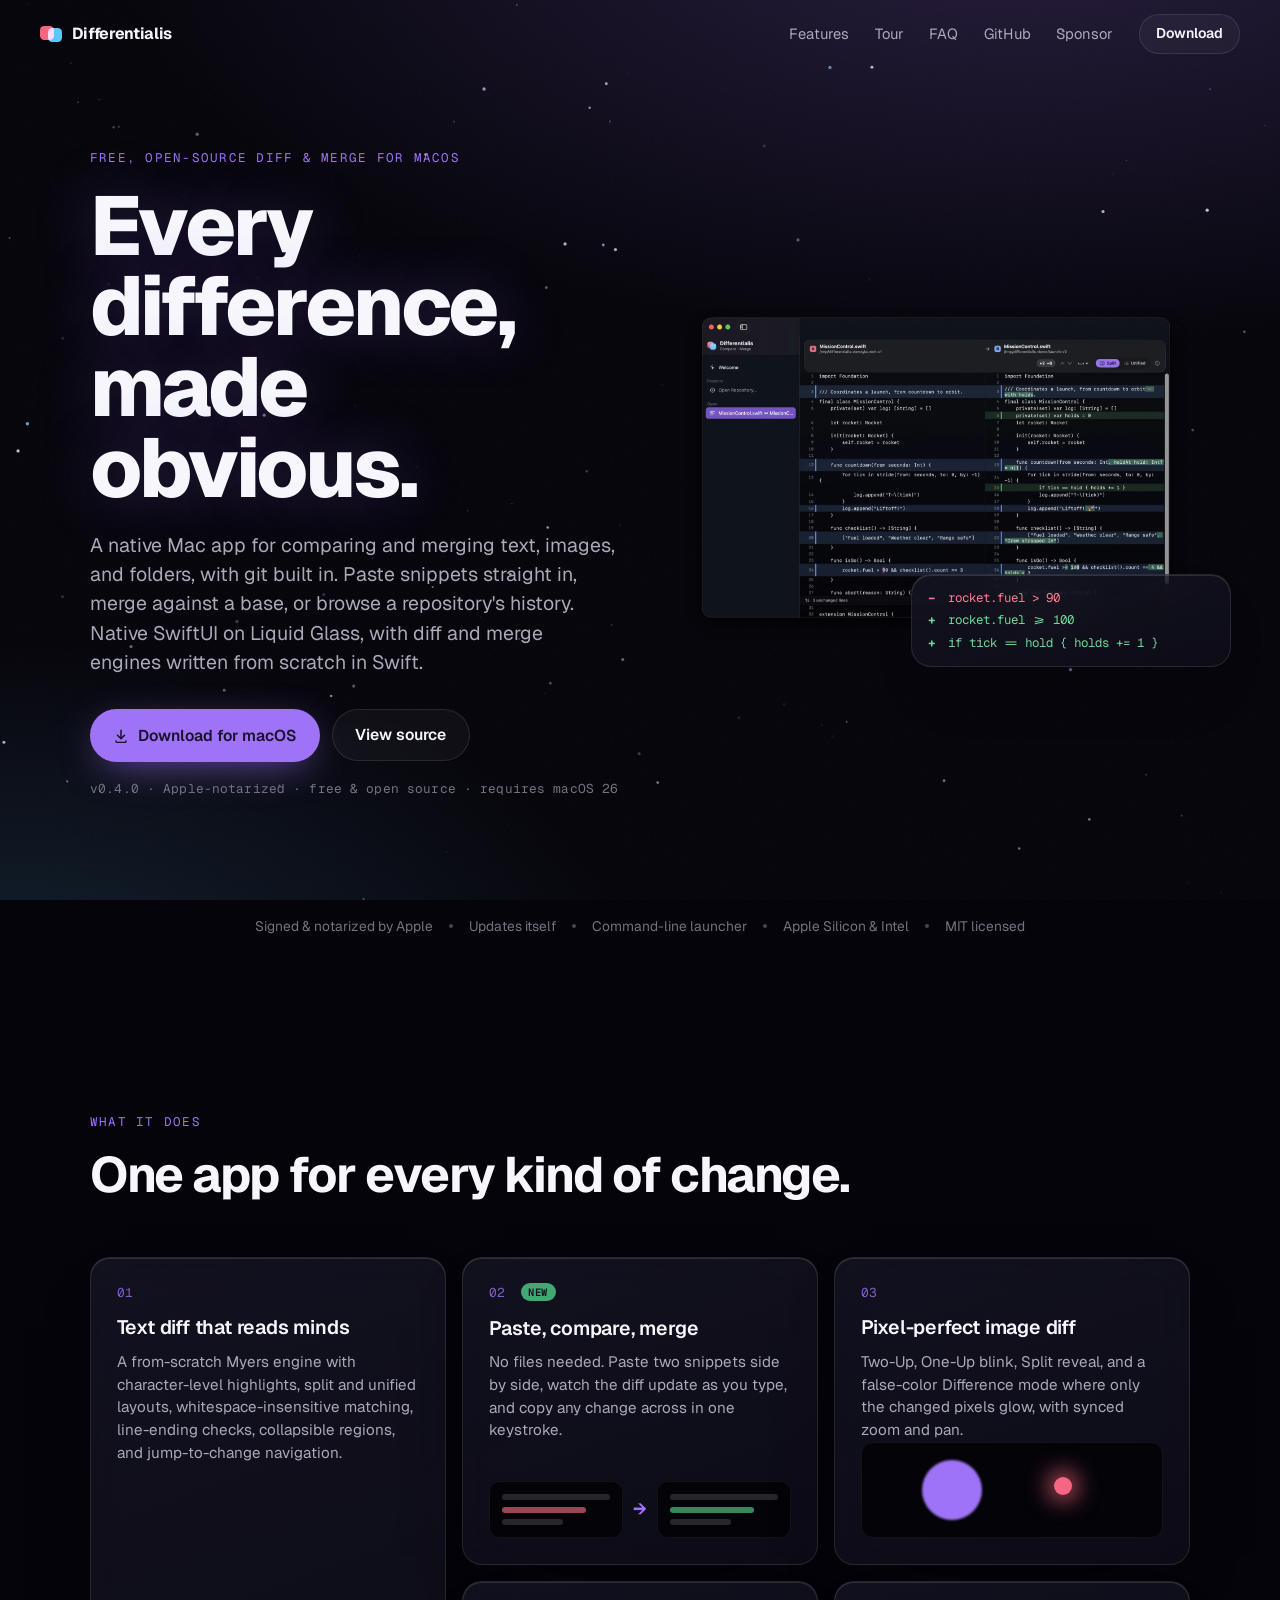
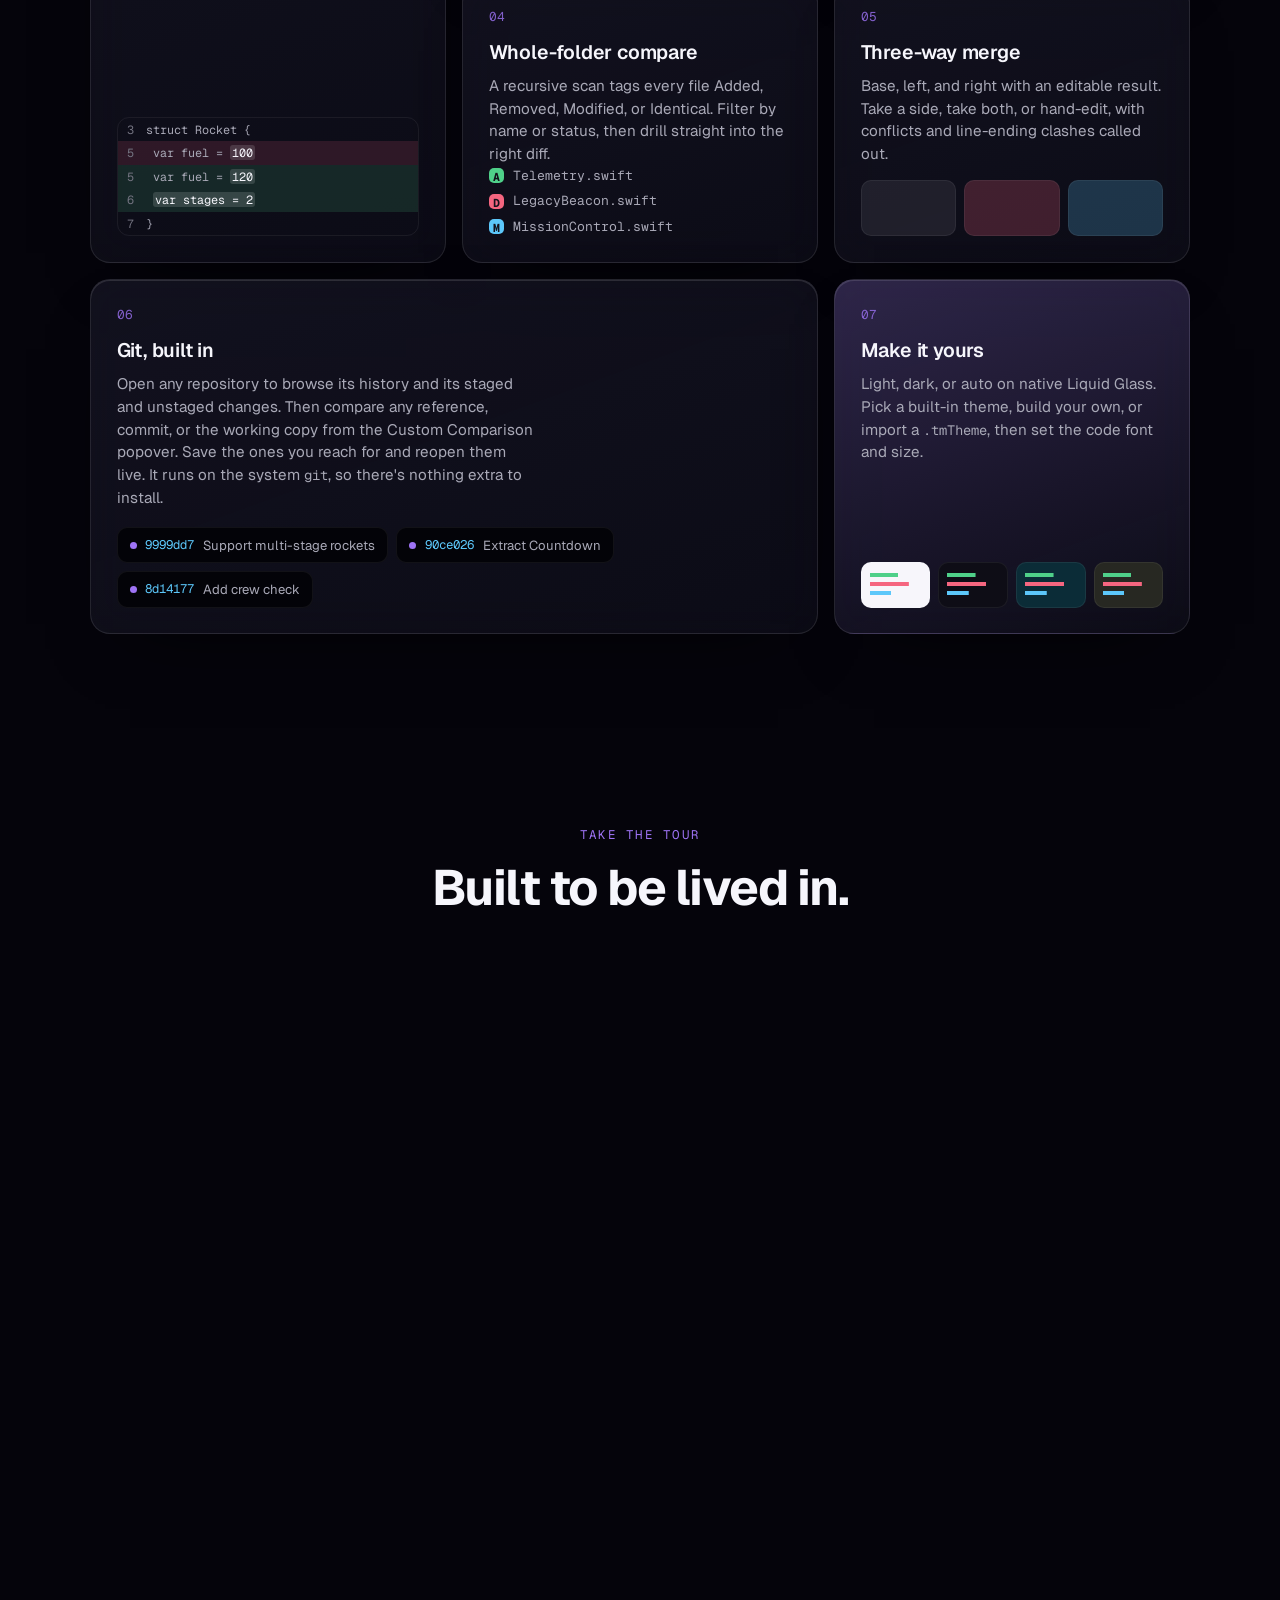
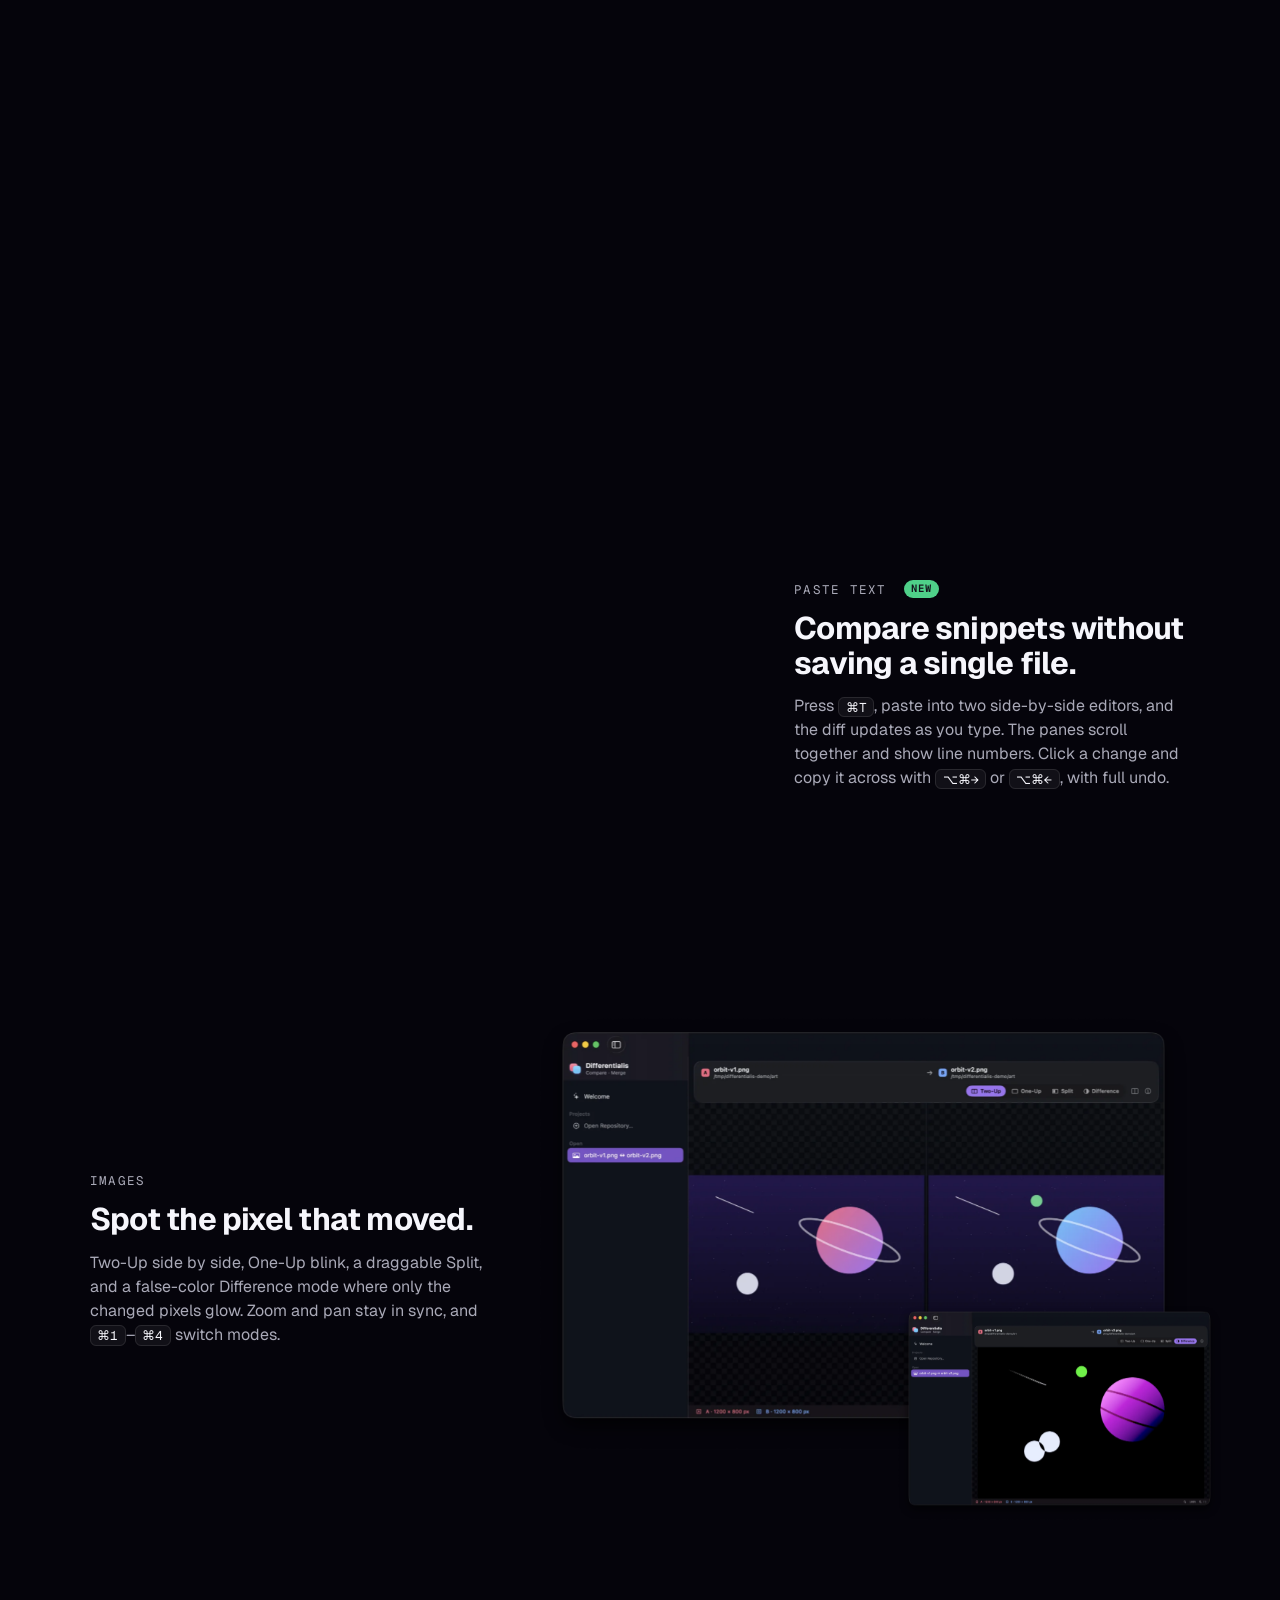
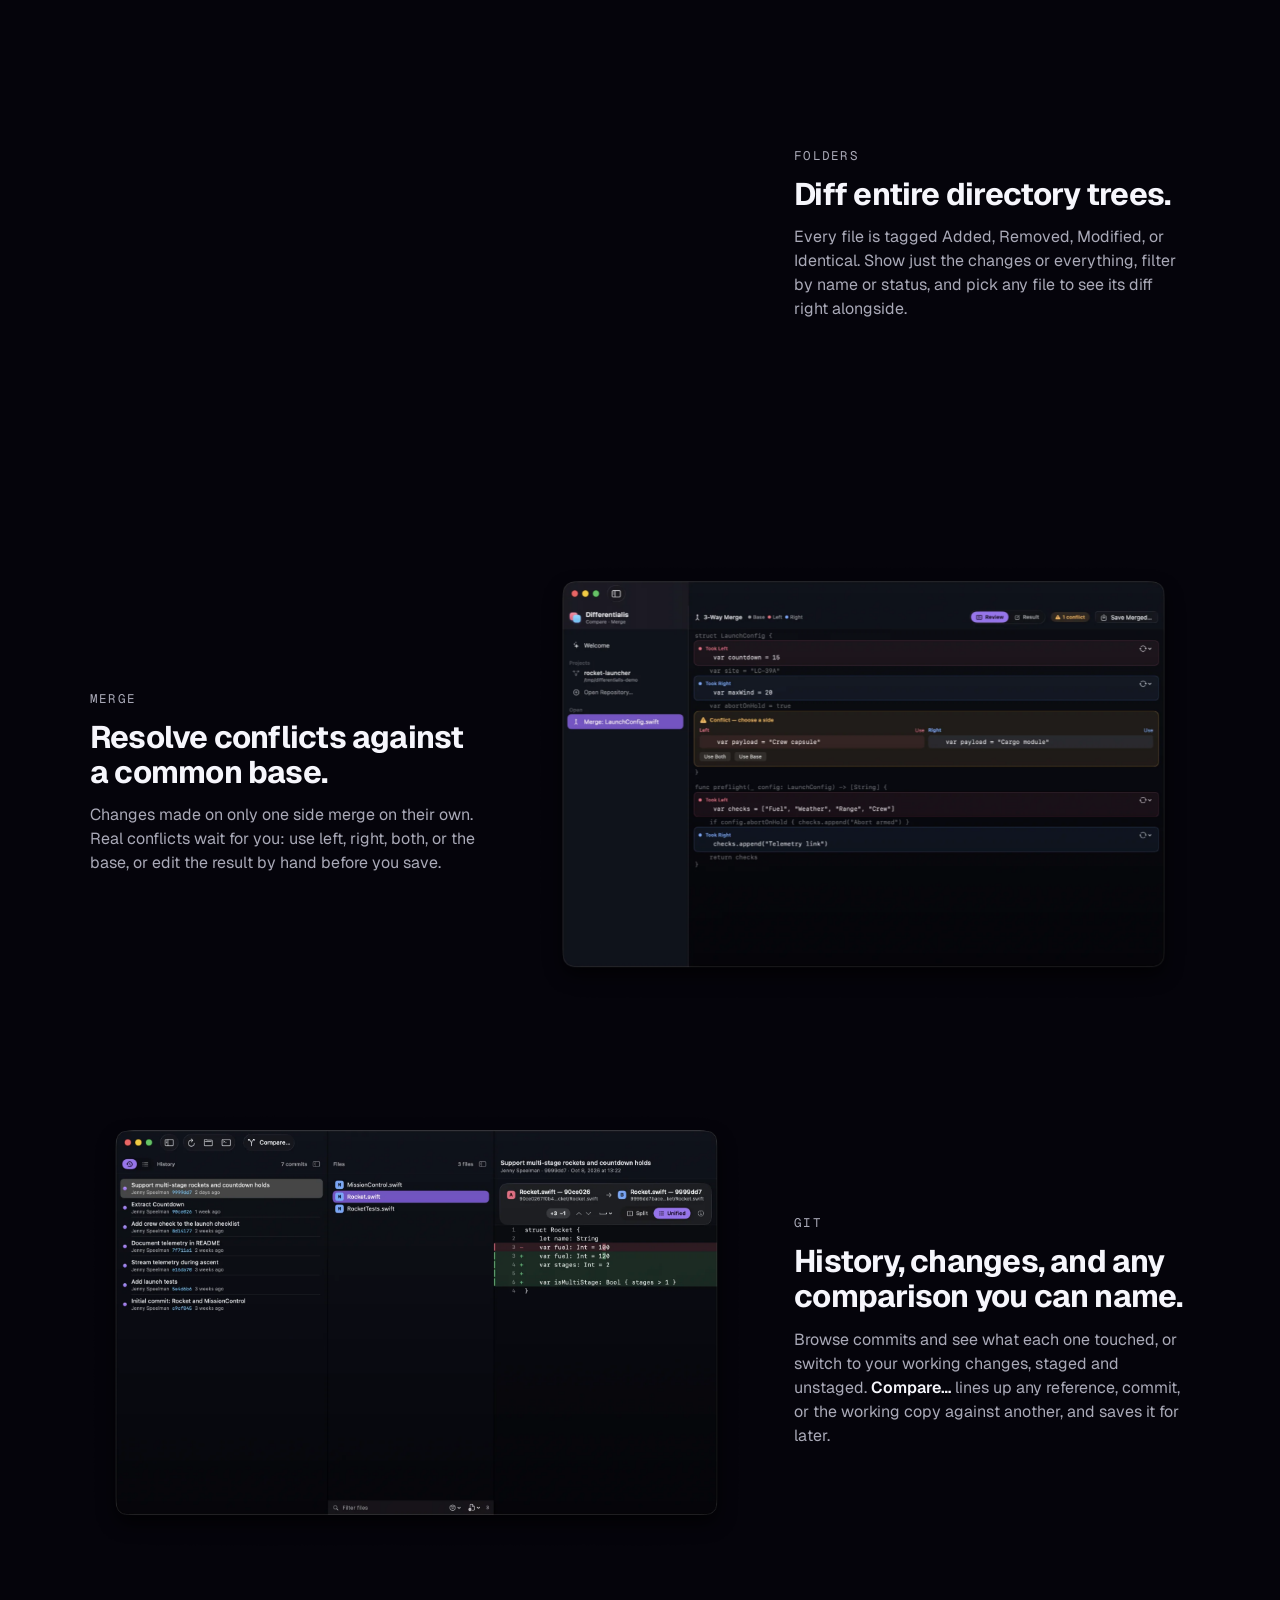
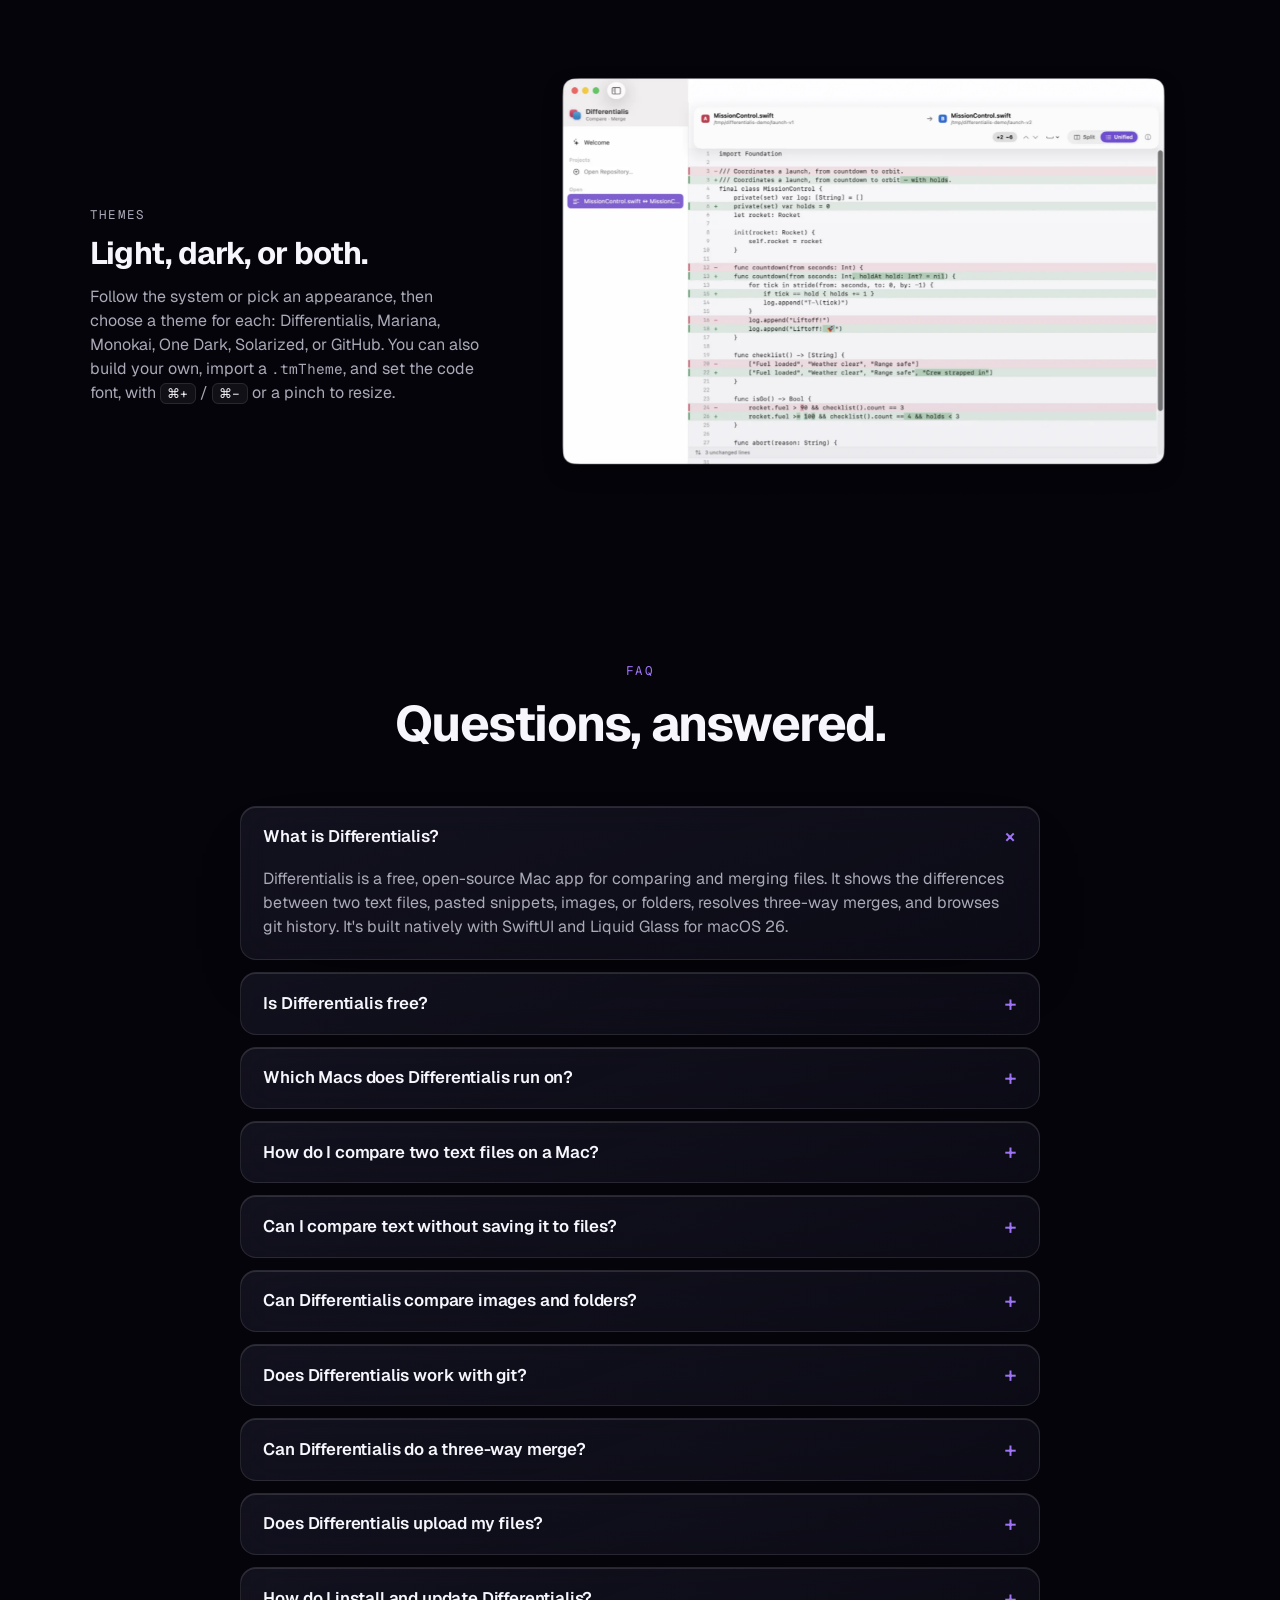
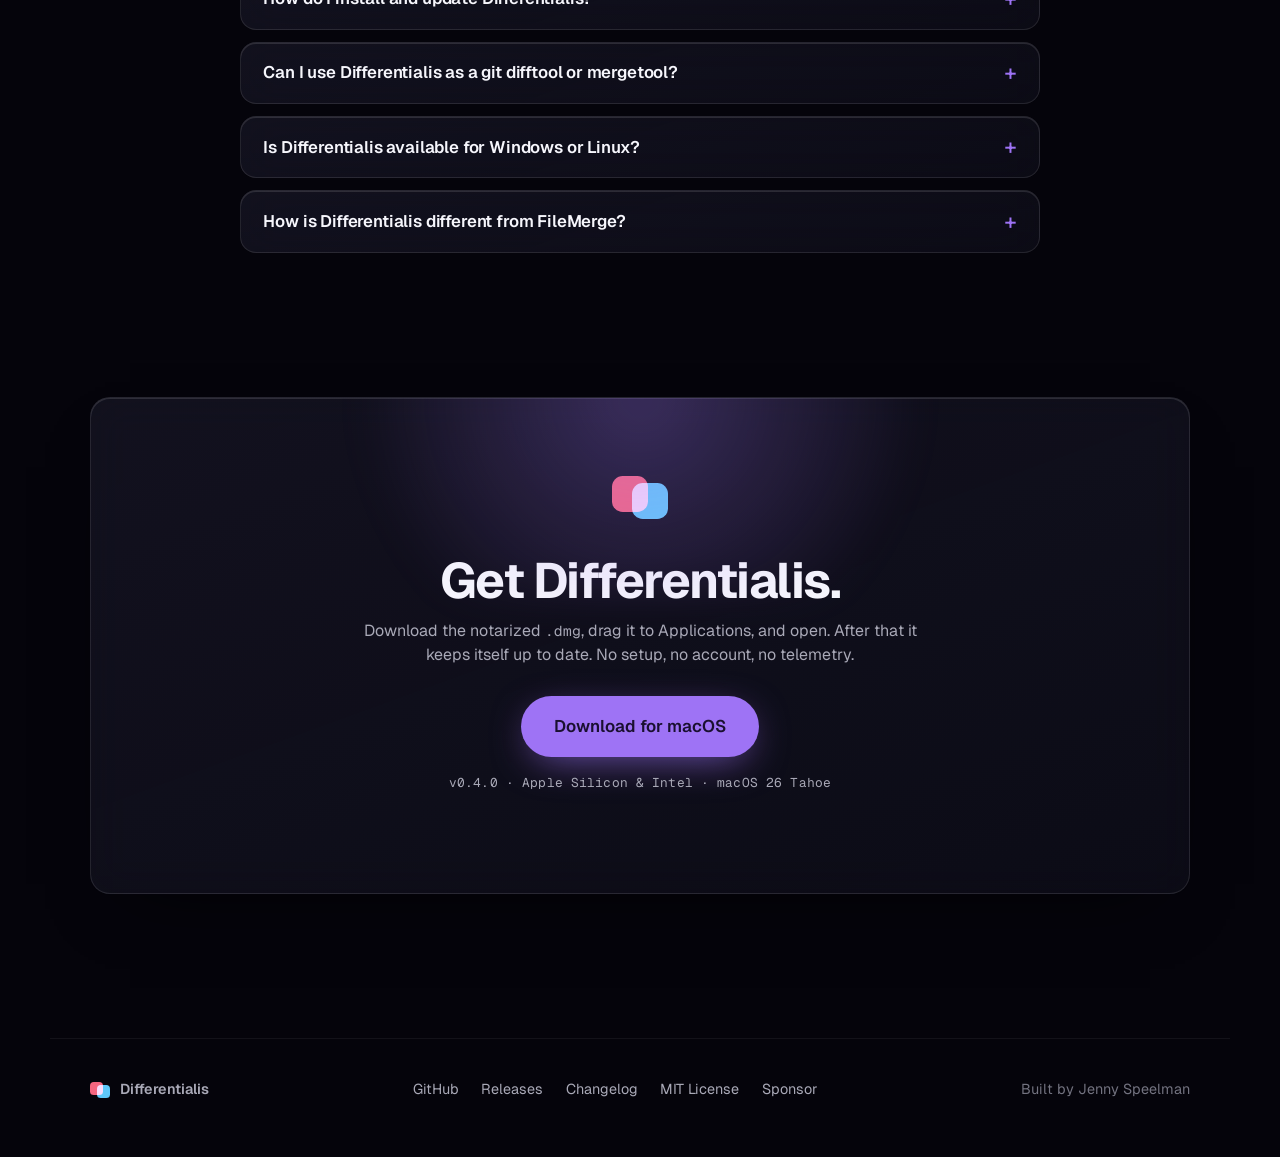
==== commit 101c83d5: "Bump page dates; keep website-only change out of app release notes The changelog doubles as the app'" ====
--- a/site/index.html
+++ b/site/index.html
@@ -59,7 +59,7 @@
         "about": { "@id": "https://www.differentialis.app/#app" },
         "mainEntity": { "@id": "https://www.differentialis.app/#app" },
         "primaryImageOfPage": { "@type": "ImageObject", "url": "https://www.differentialis.app/assets/screens/text.webp", "width": 1800, "height": 1203 },
-        "dateModified": "2026-10-28"
+        "dateModified": "2026-11-04"
       },
       {
         "@type": "Person",
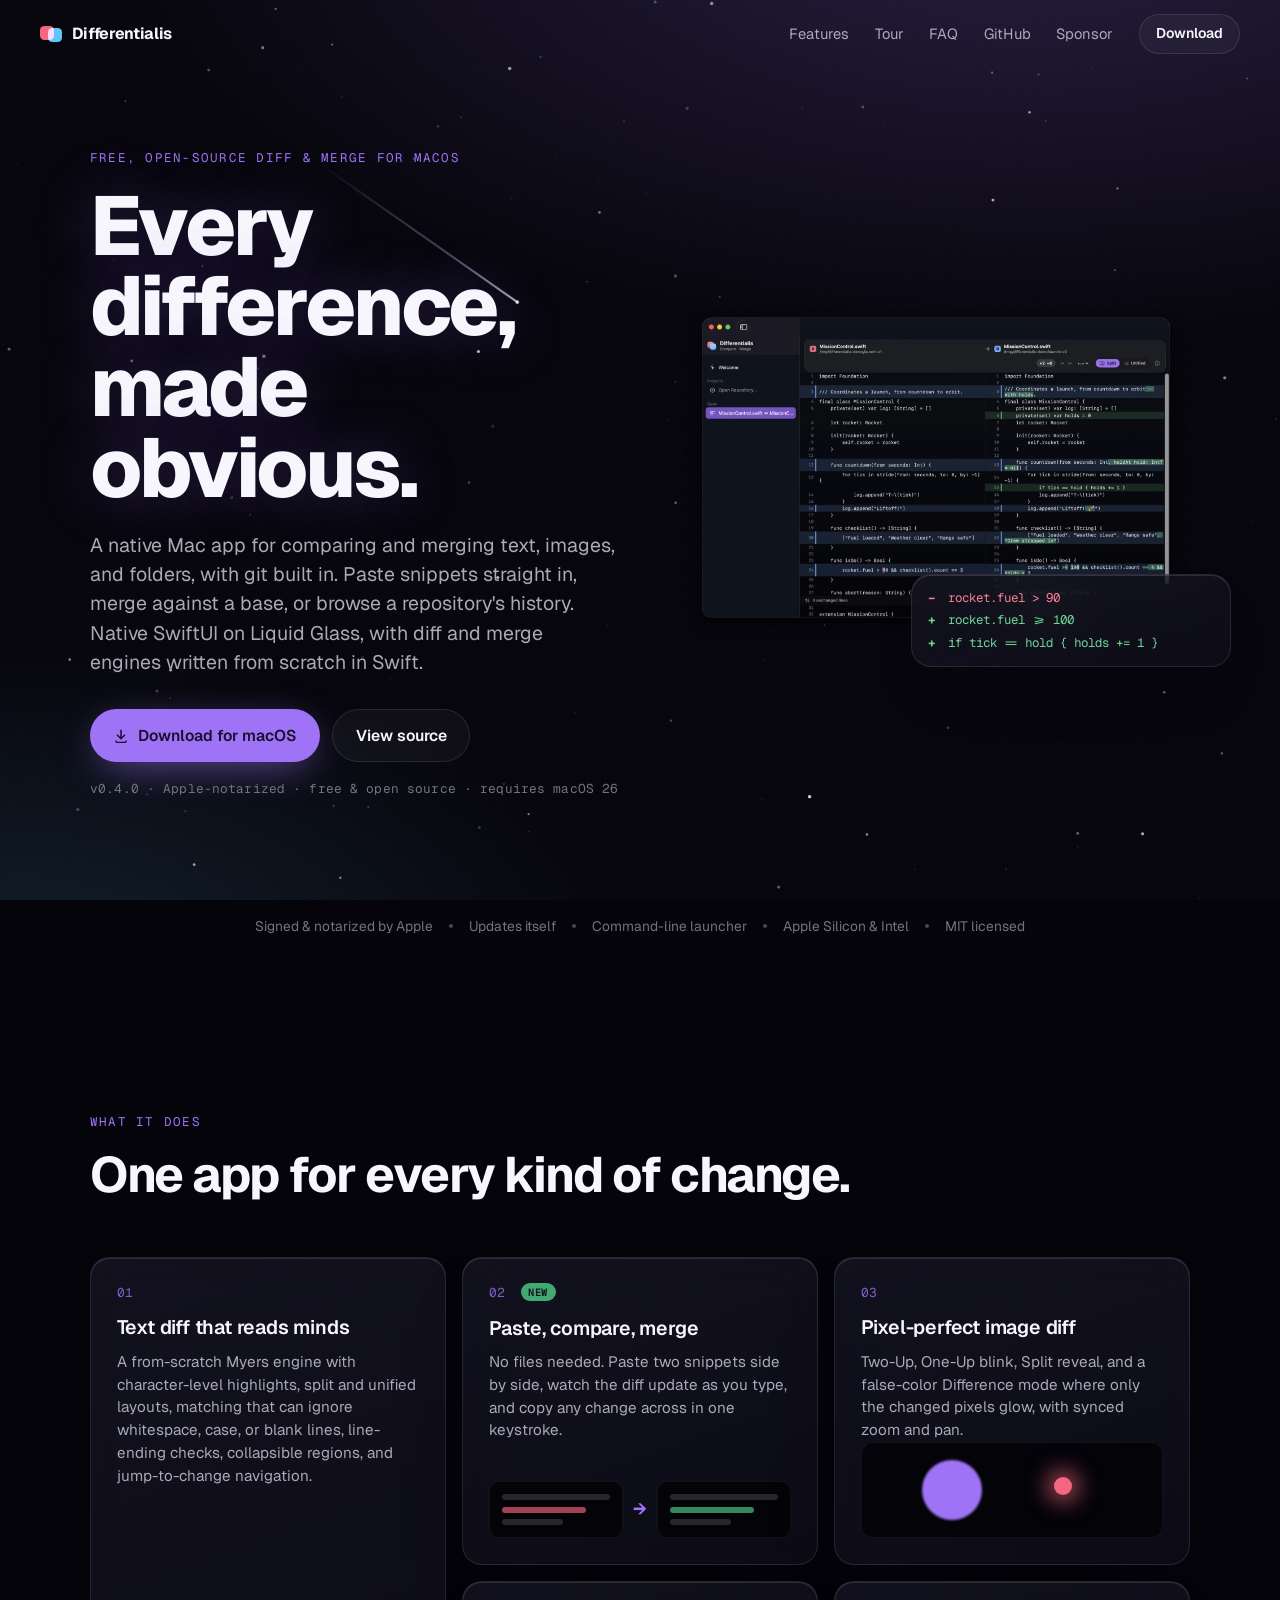
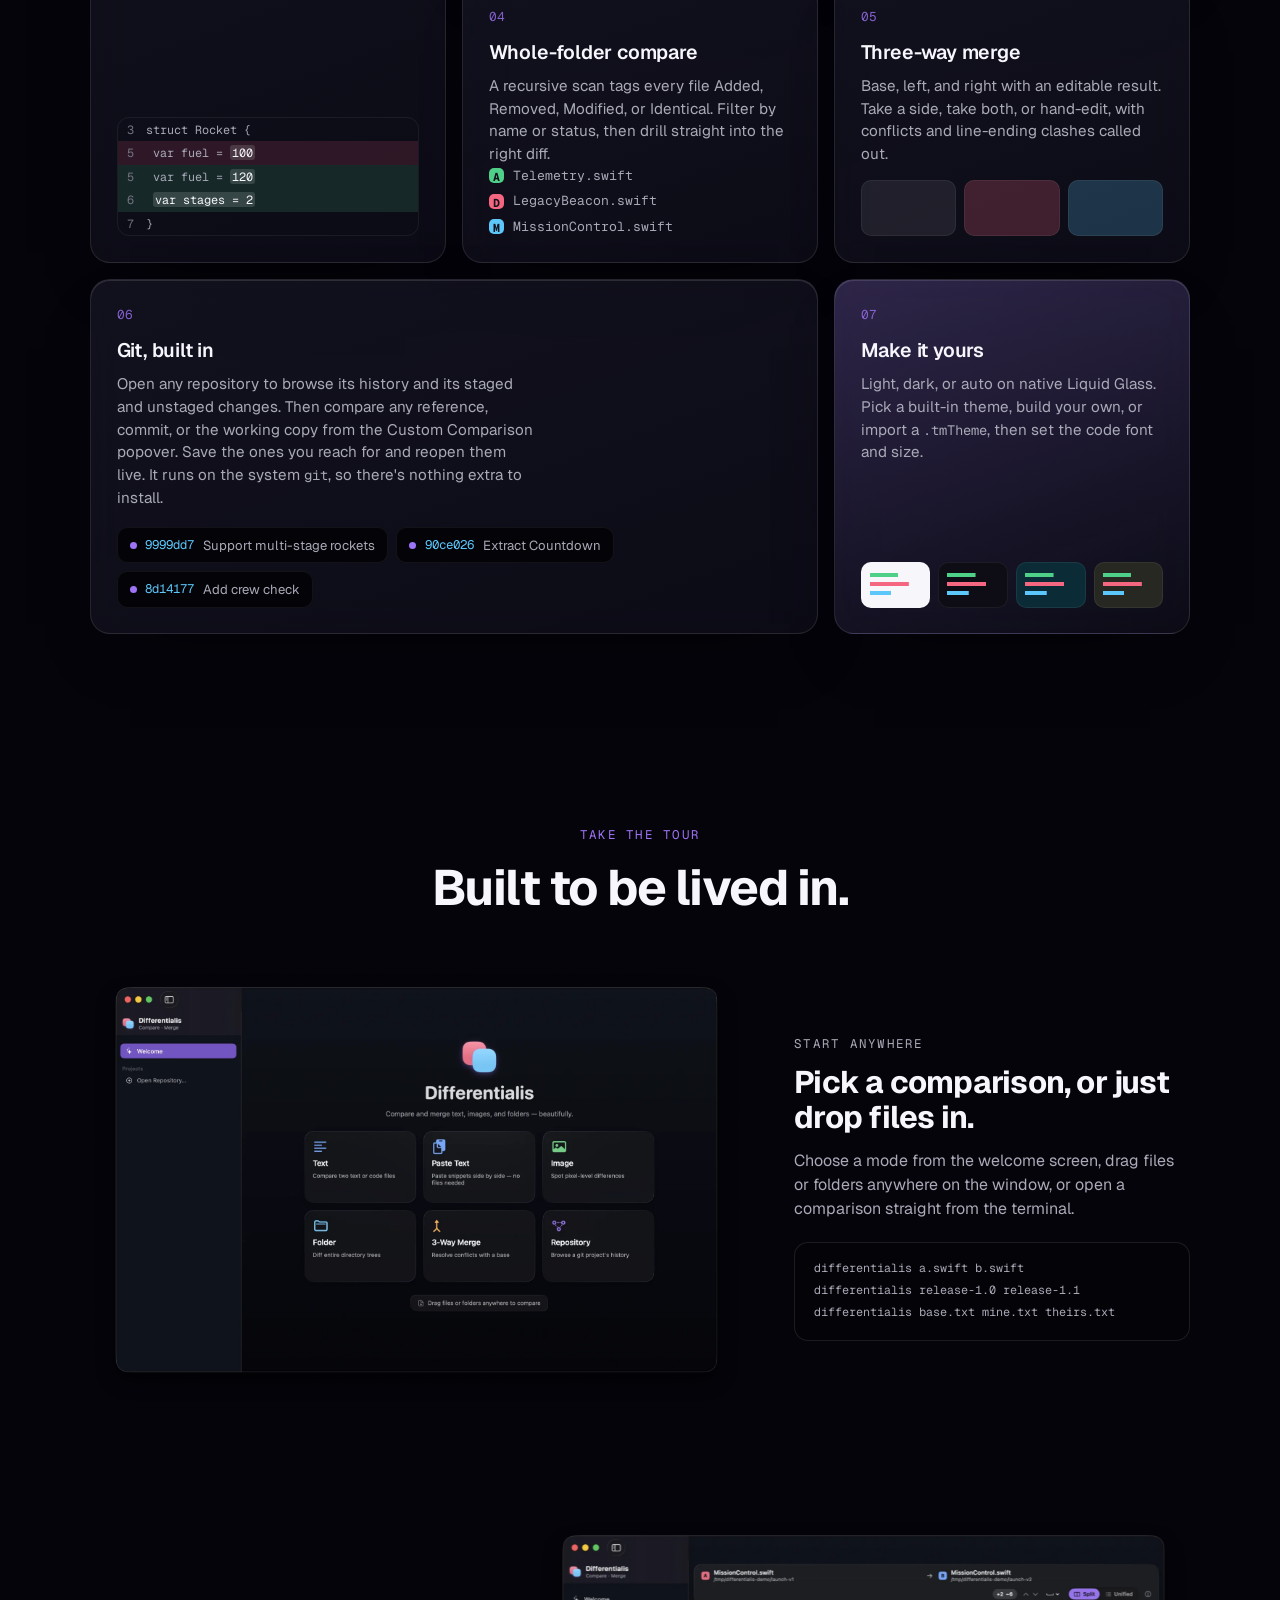
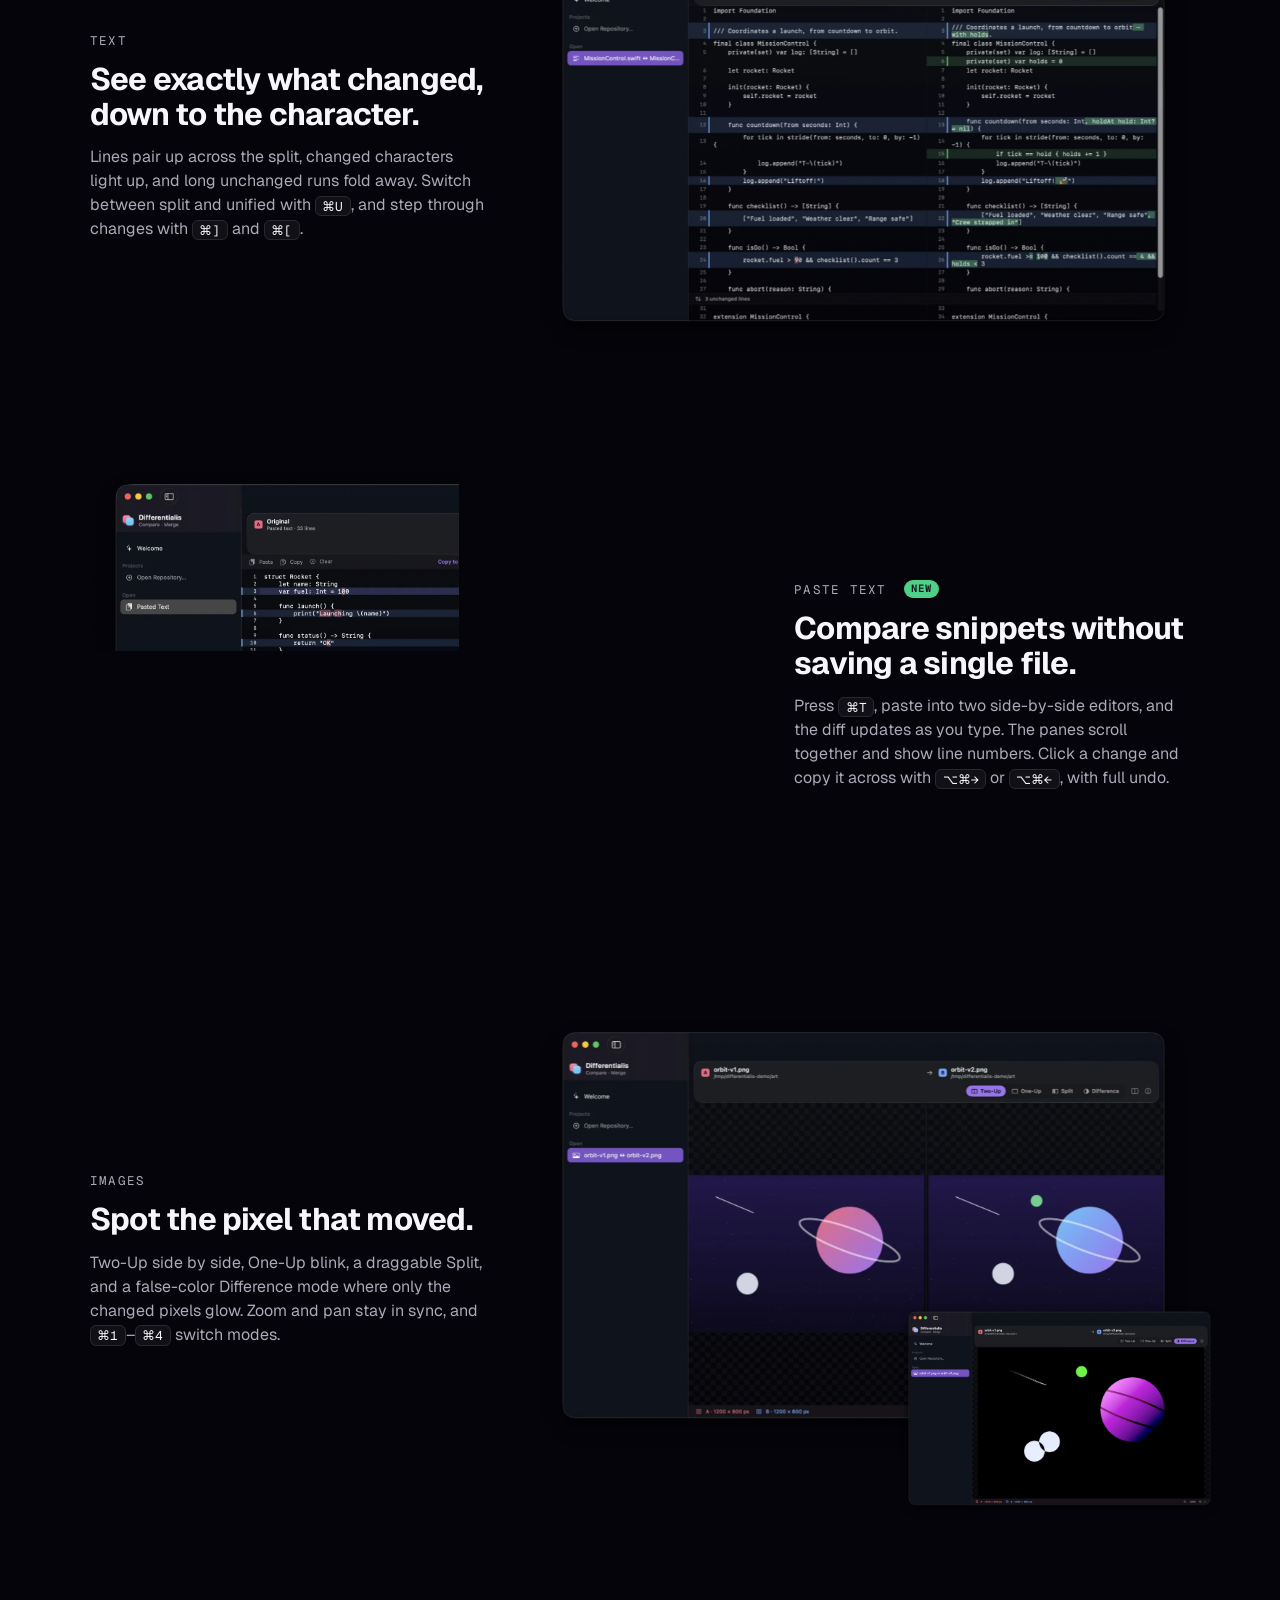
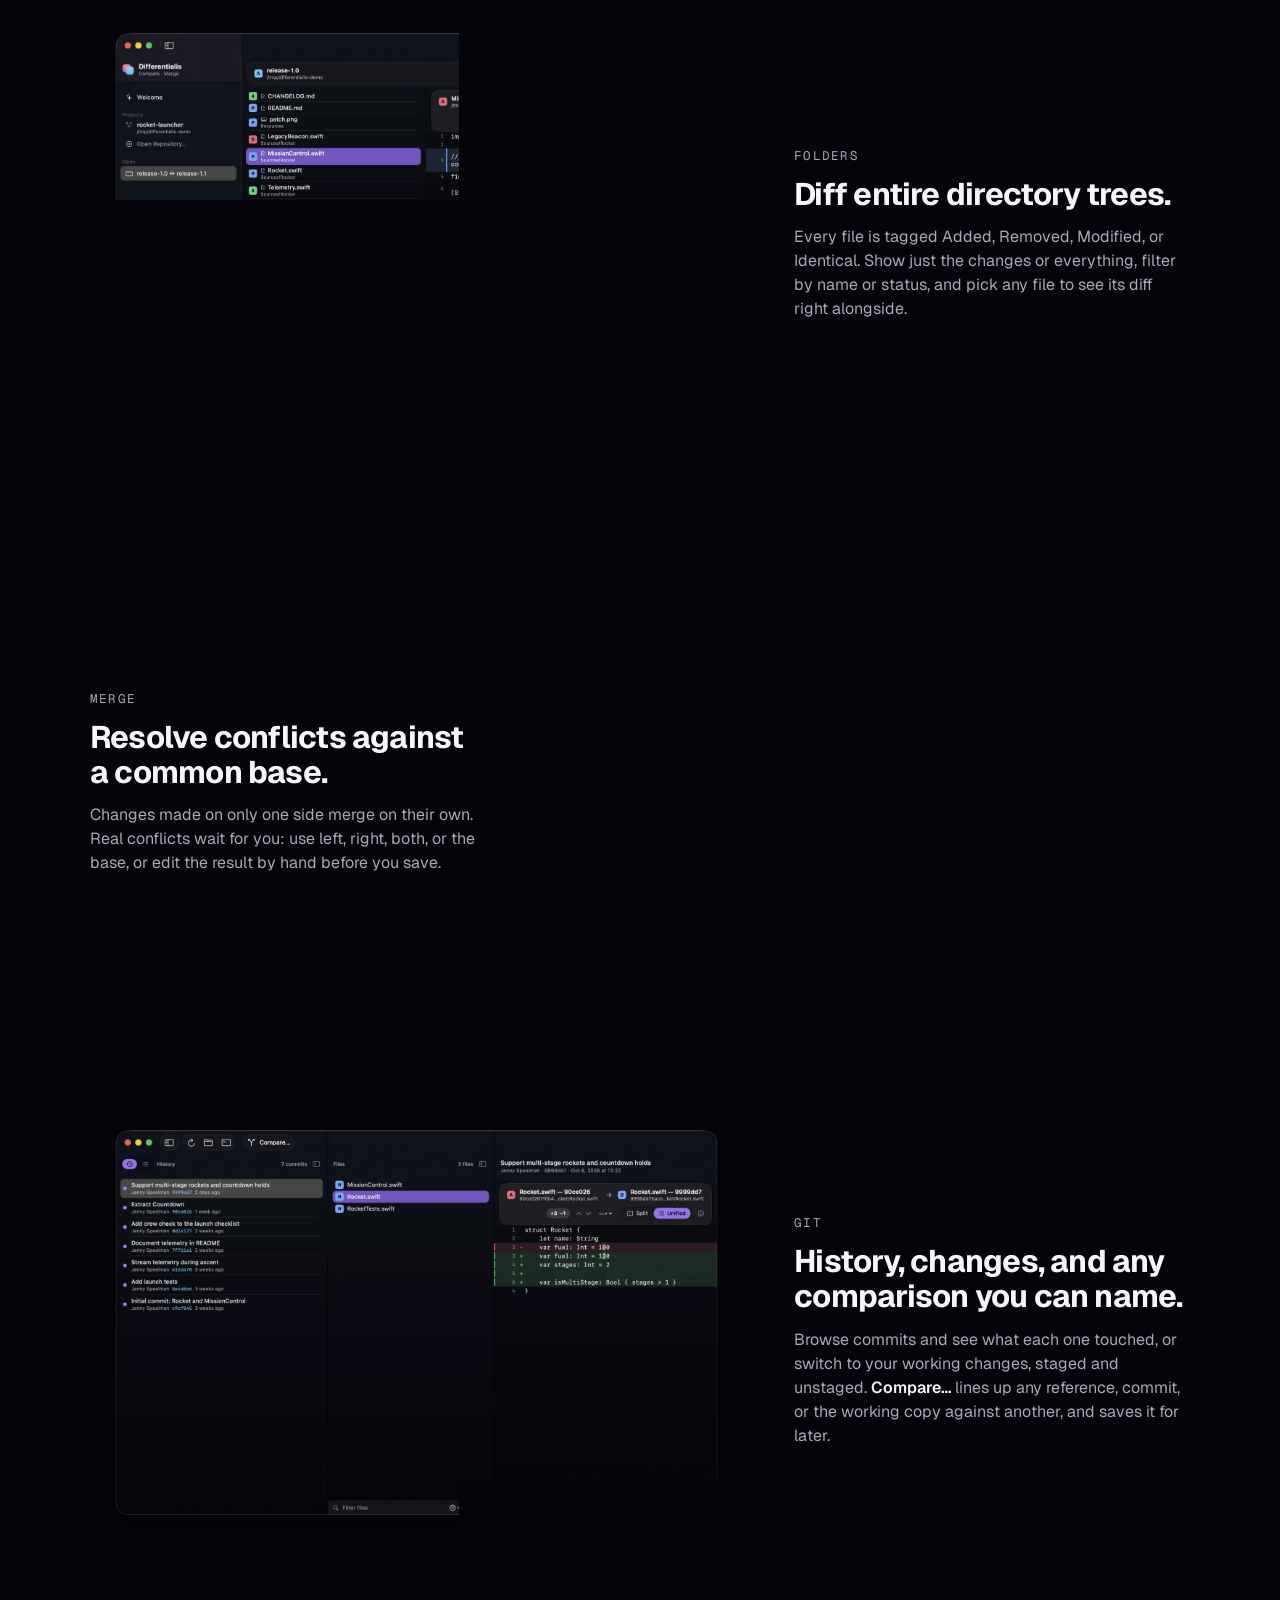
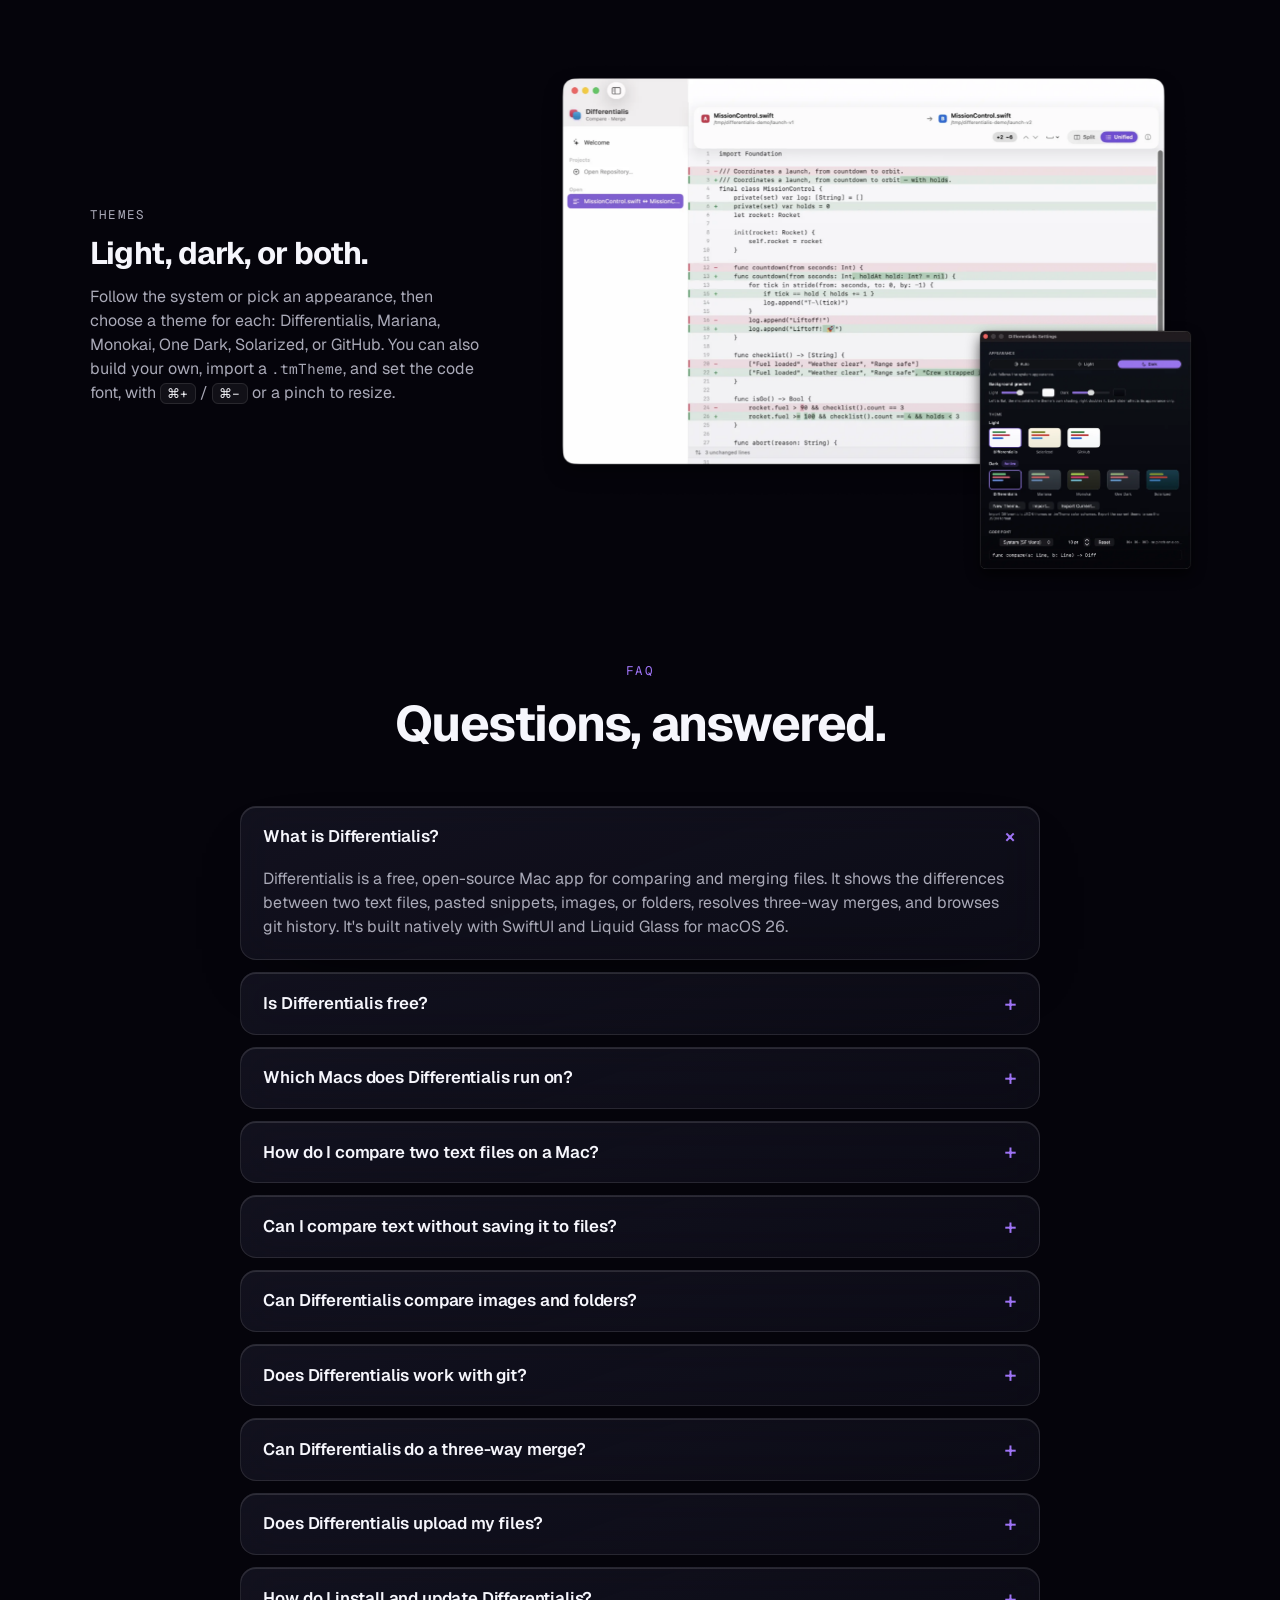
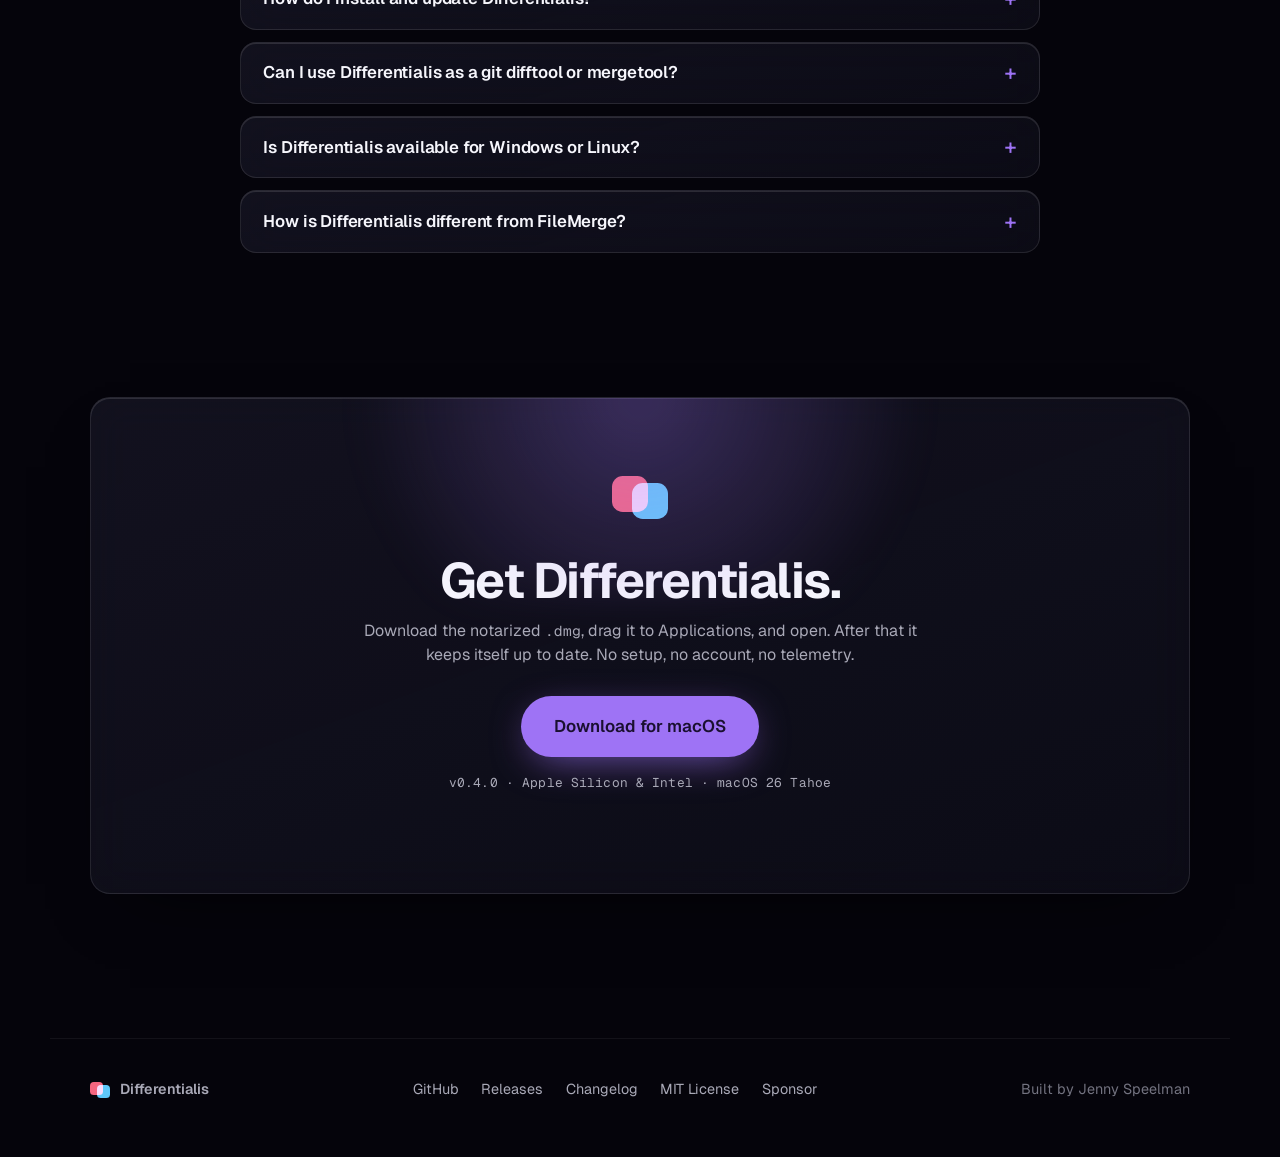
==== commit a4d5add8: "Add Ignore Case and Ignore Blank Lines to text diff matching (#54) LineMatchOptions bundles the whit" ====
--- a/site/index.html
+++ b/site/index.html
@@ -59,7 +59,7 @@
         "about": { "@id": "https://www.differentialis.app/#app" },
         "mainEntity": { "@id": "https://www.differentialis.app/#app" },
         "primaryImageOfPage": { "@type": "ImageObject", "url": "https://www.differentialis.app/assets/screens/text.webp", "width": 1800, "height": 1203 },
-        "dateModified": "2026-11-04"
+        "dateModified": "2026-11-23"
       },
       {
         "@type": "Person",
@@ -269,8 +269,8 @@
           <span class="idx">01</span>
           <h3>Text diff that reads minds</h3>
           <p>A from-scratch Myers engine with character-level highlights, split and unified
-            layouts, whitespace-insensitive matching, line-ending checks, collapsible regions,
-            and jump-to-change navigation.</p>
+            layouts, matching that can ignore whitespace, case, or blank lines, line-ending checks,
+            collapsible regions, and jump-to-change navigation.</p>
           <div class="mini-diff" aria-hidden="true">
             <div class="row eq"><span class="ln">3</span>struct Rocket {</div>
             <div class="row del"><span class="ln">5</span>  var fuel = <mark>100</mark></div>
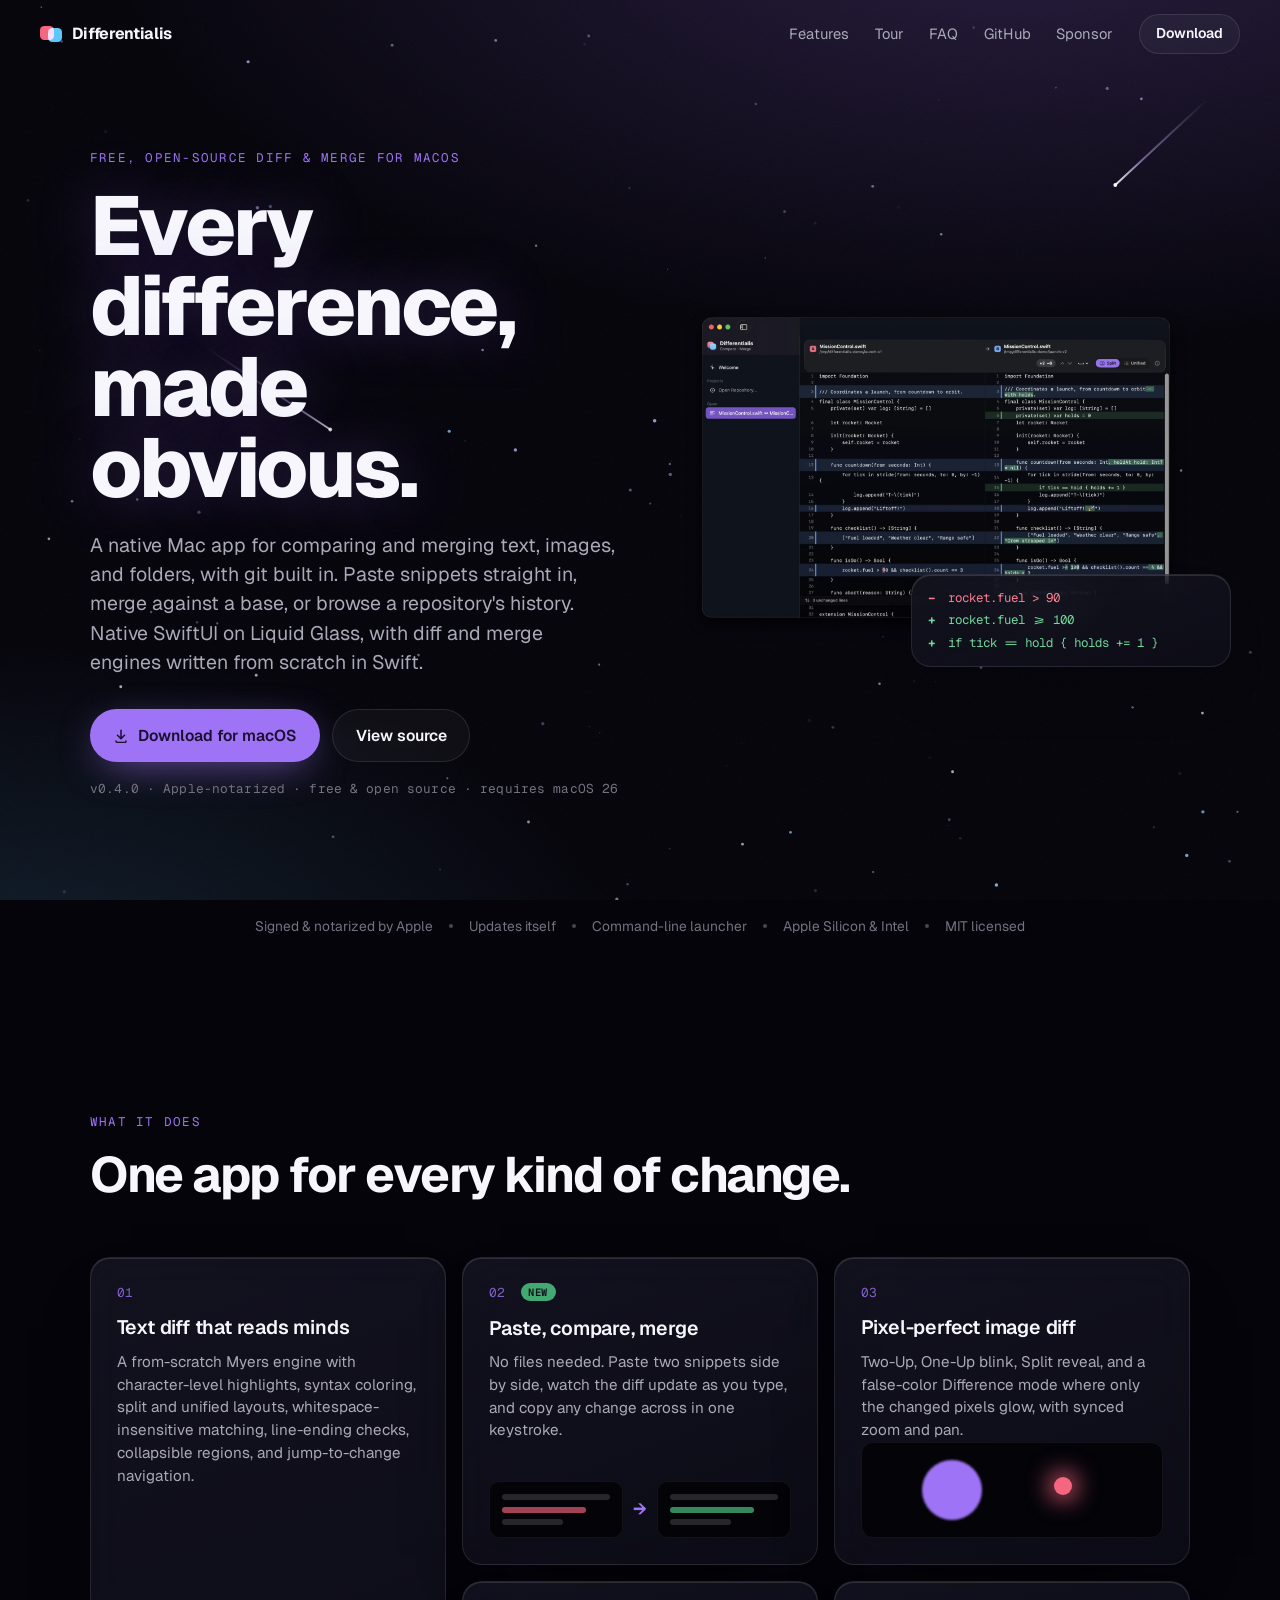
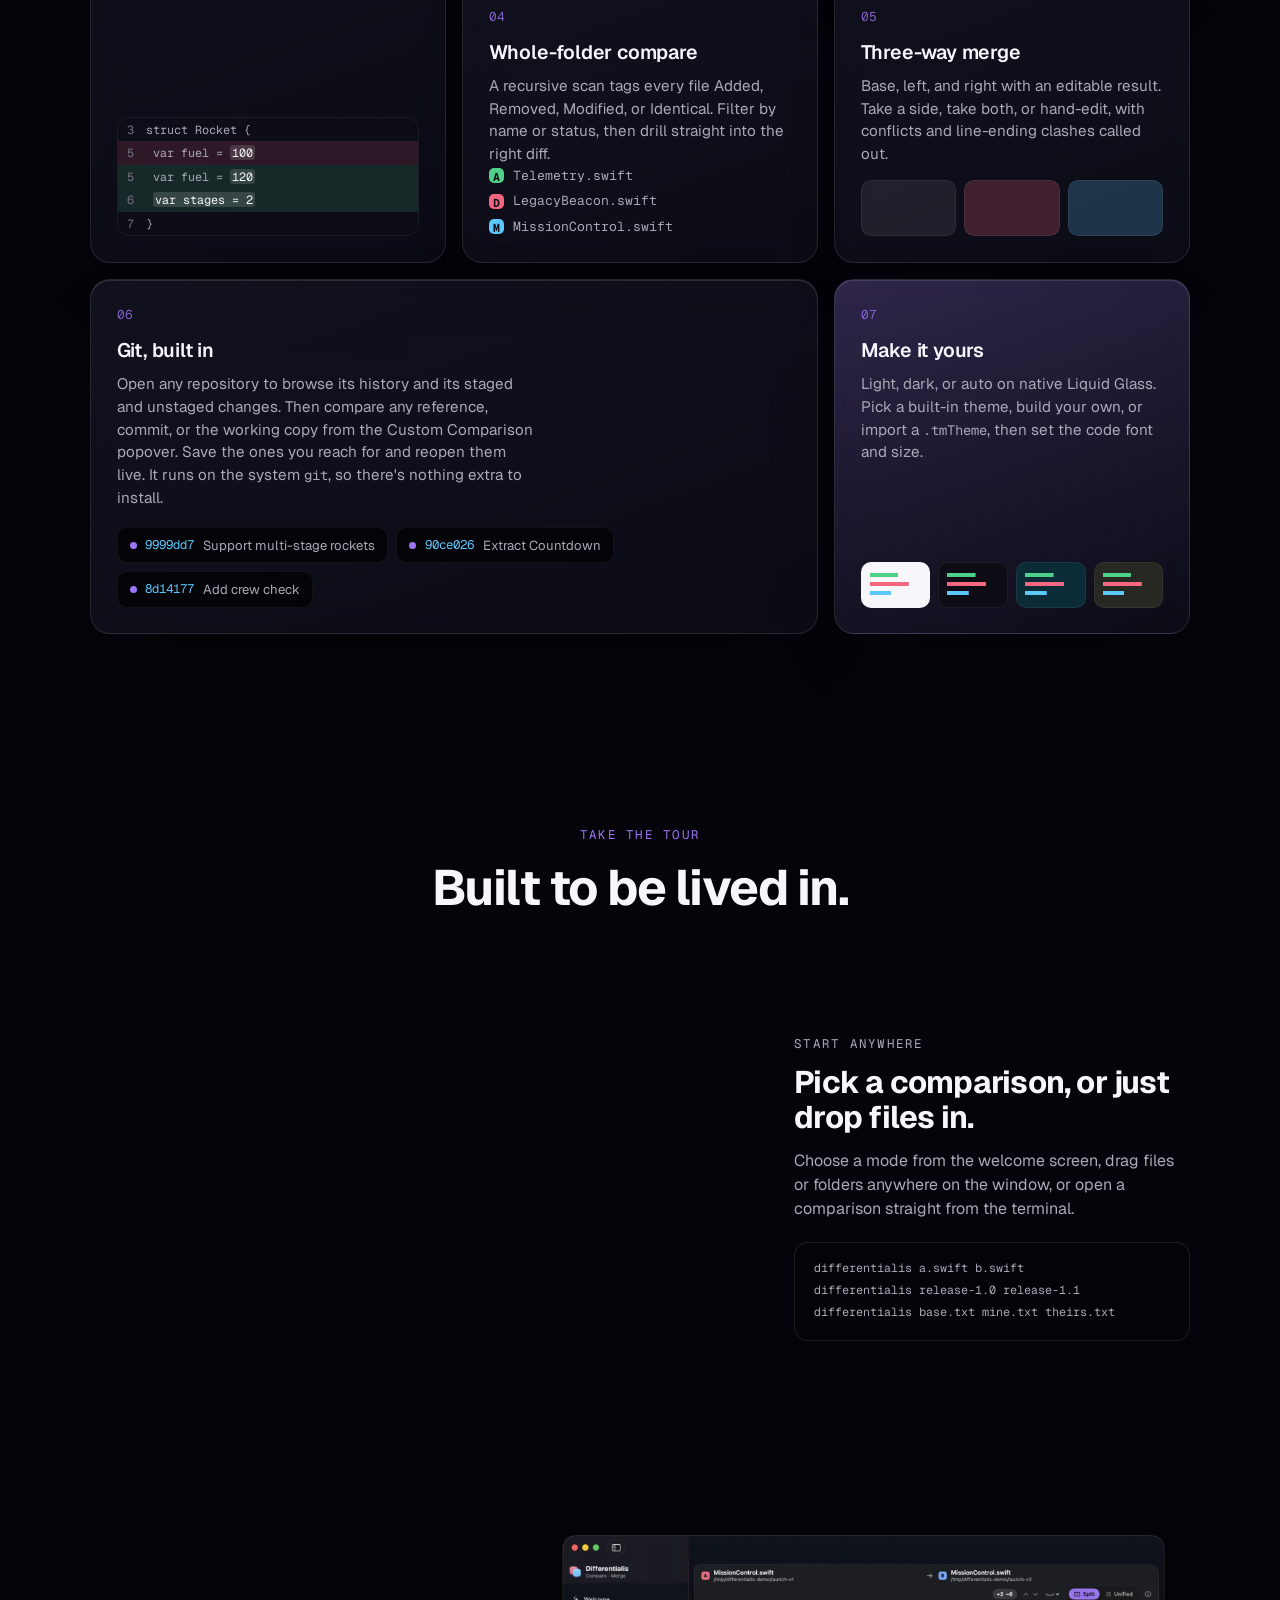
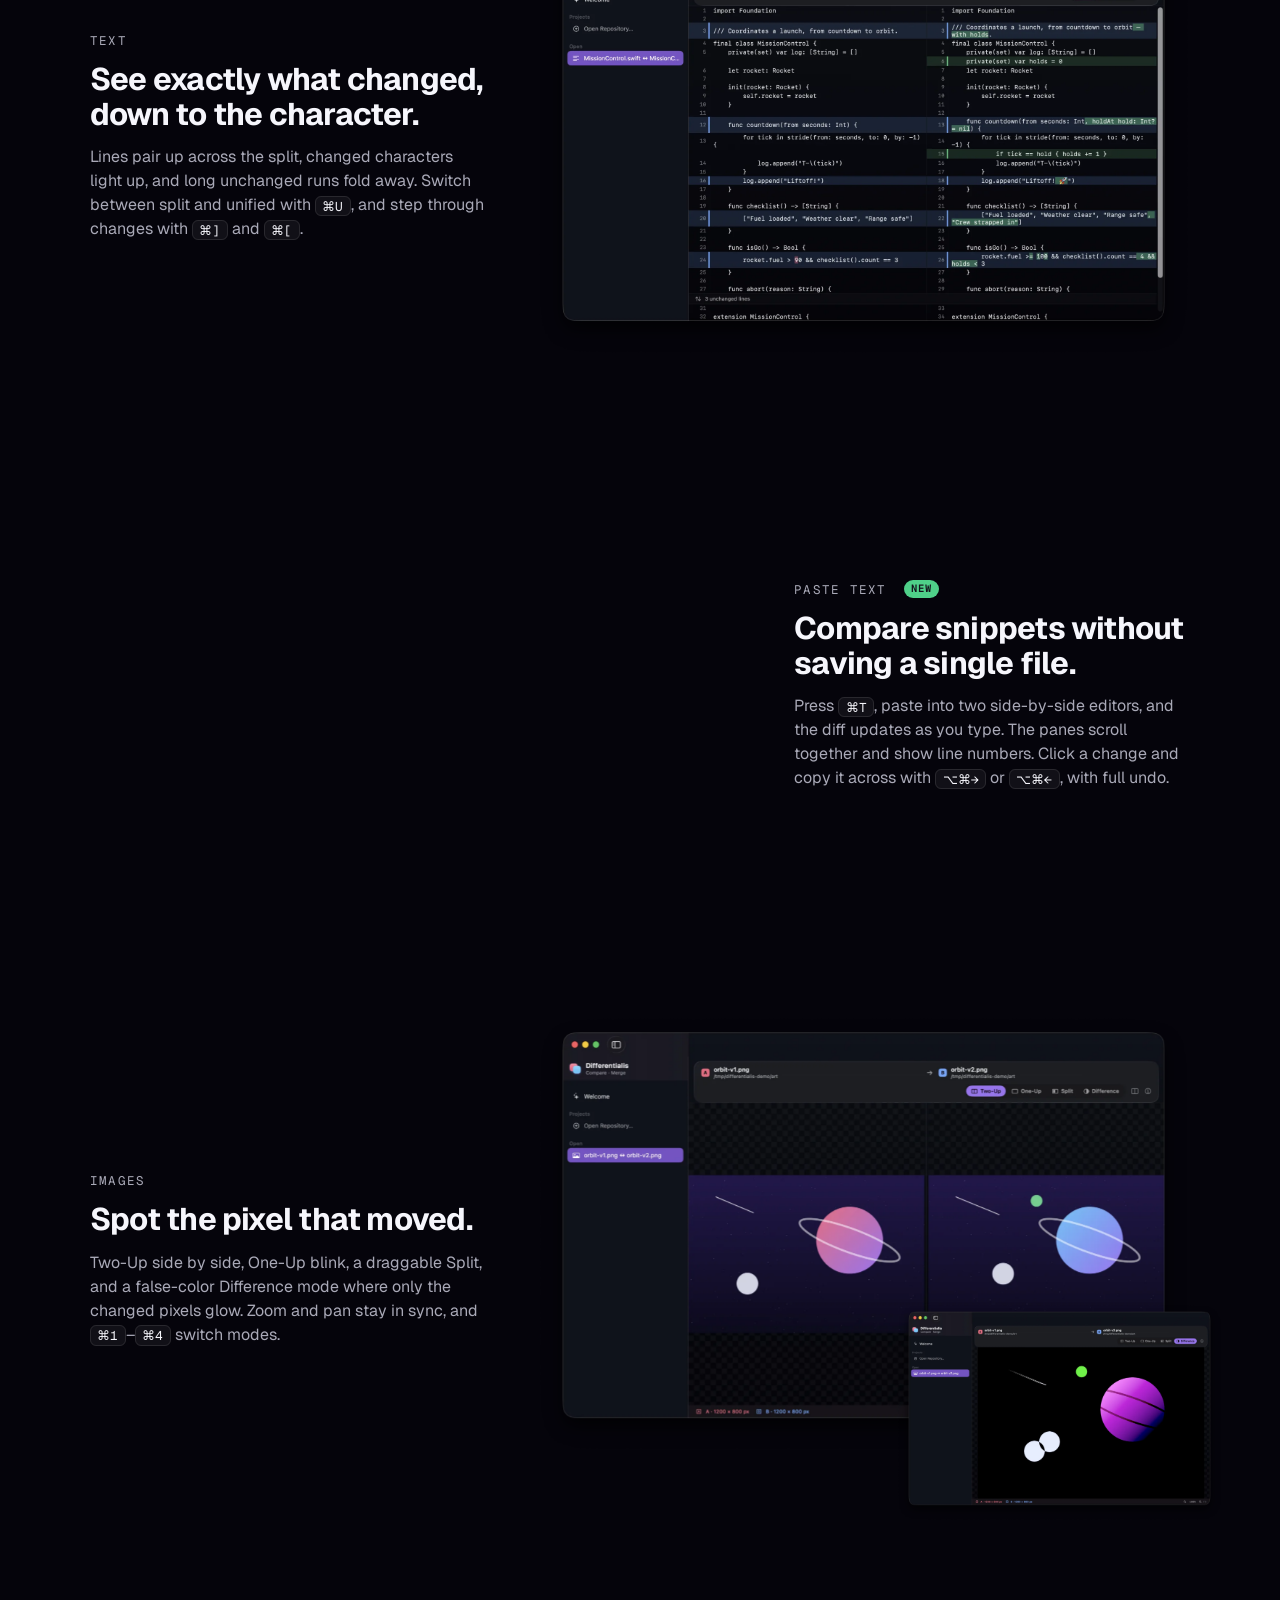
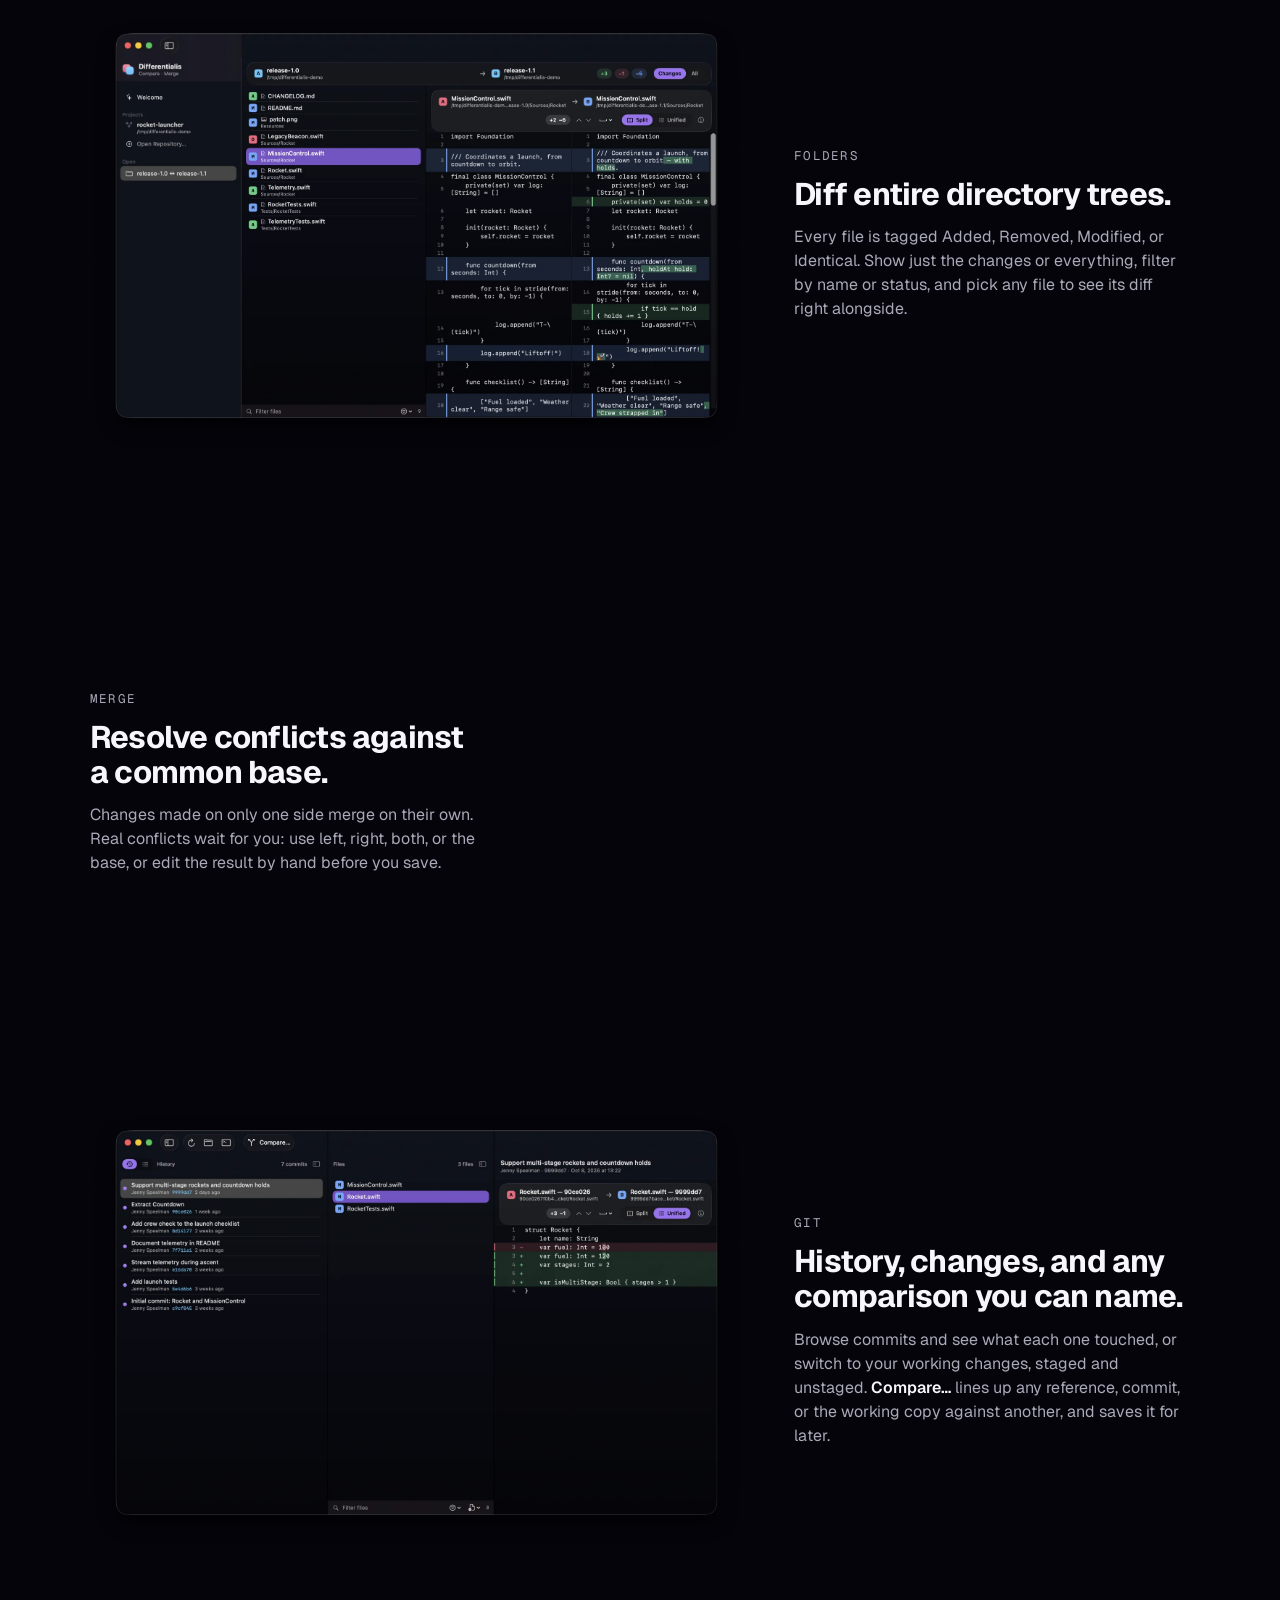
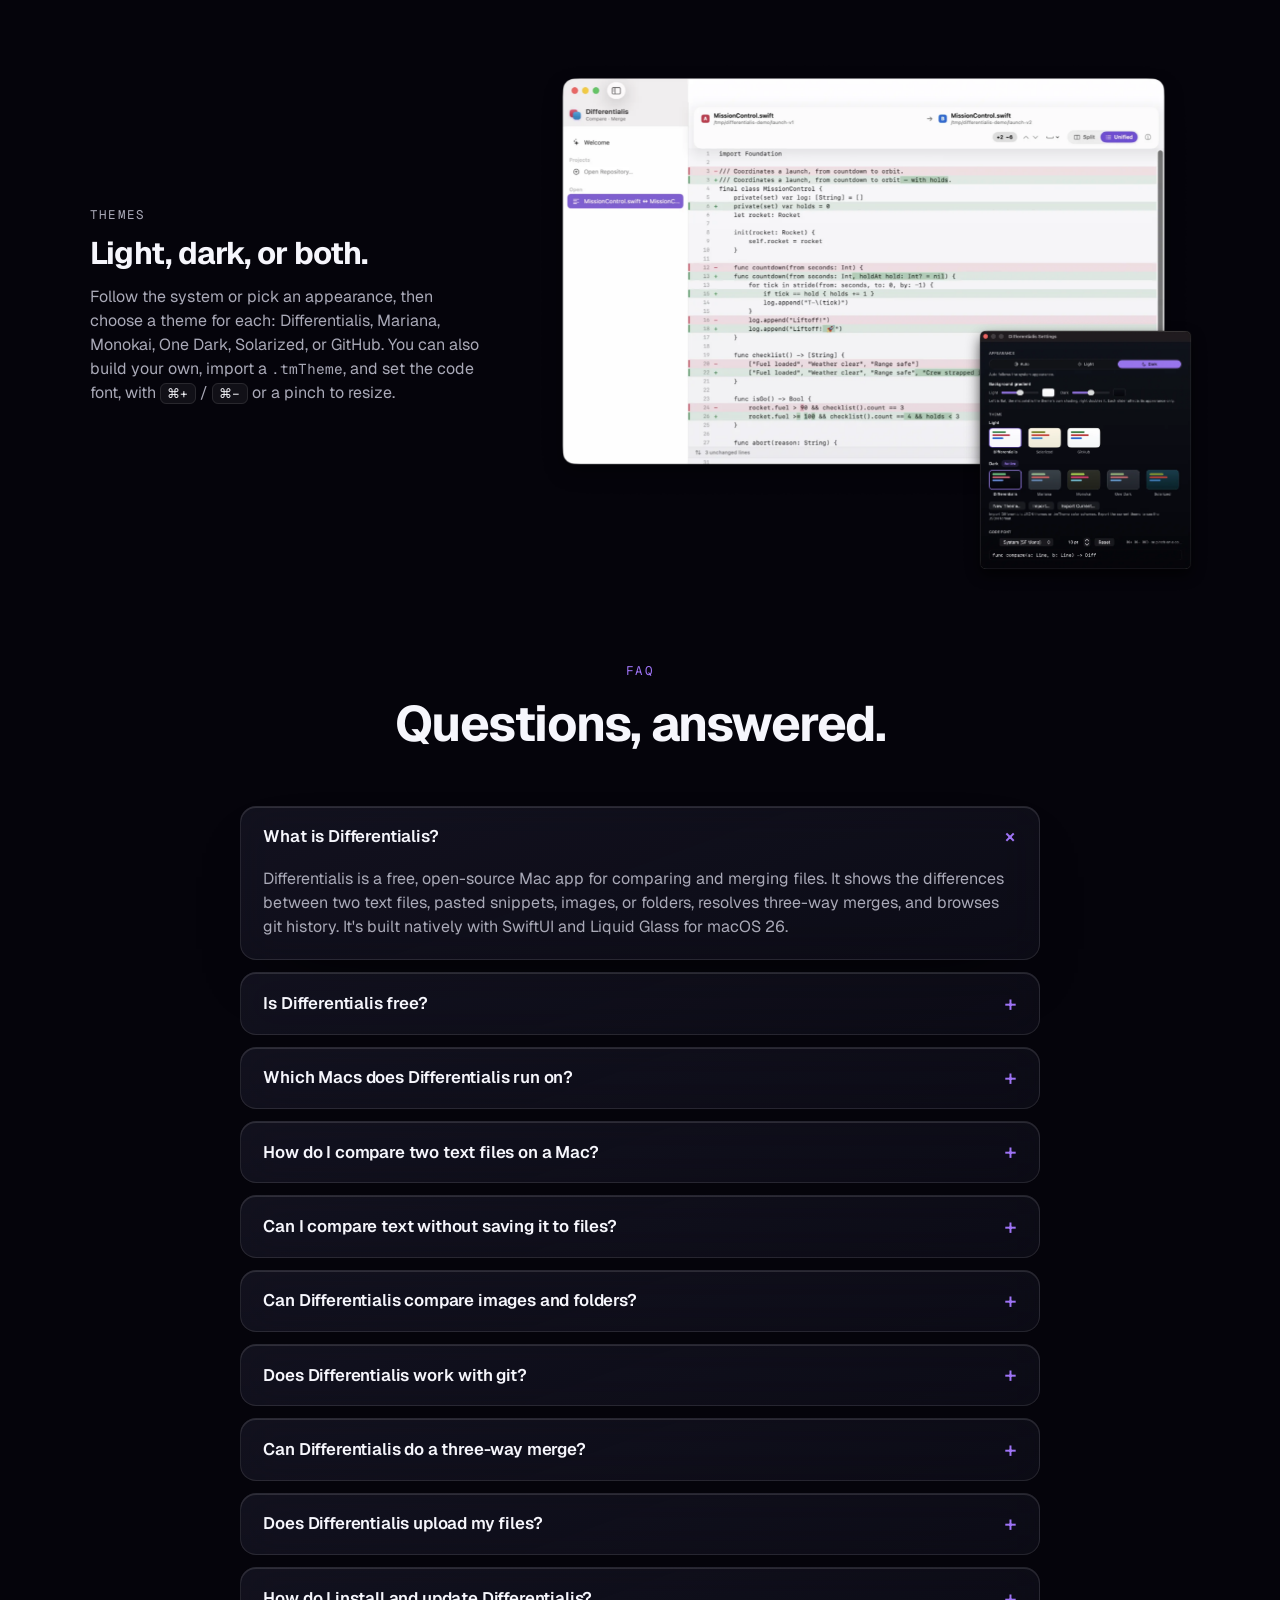
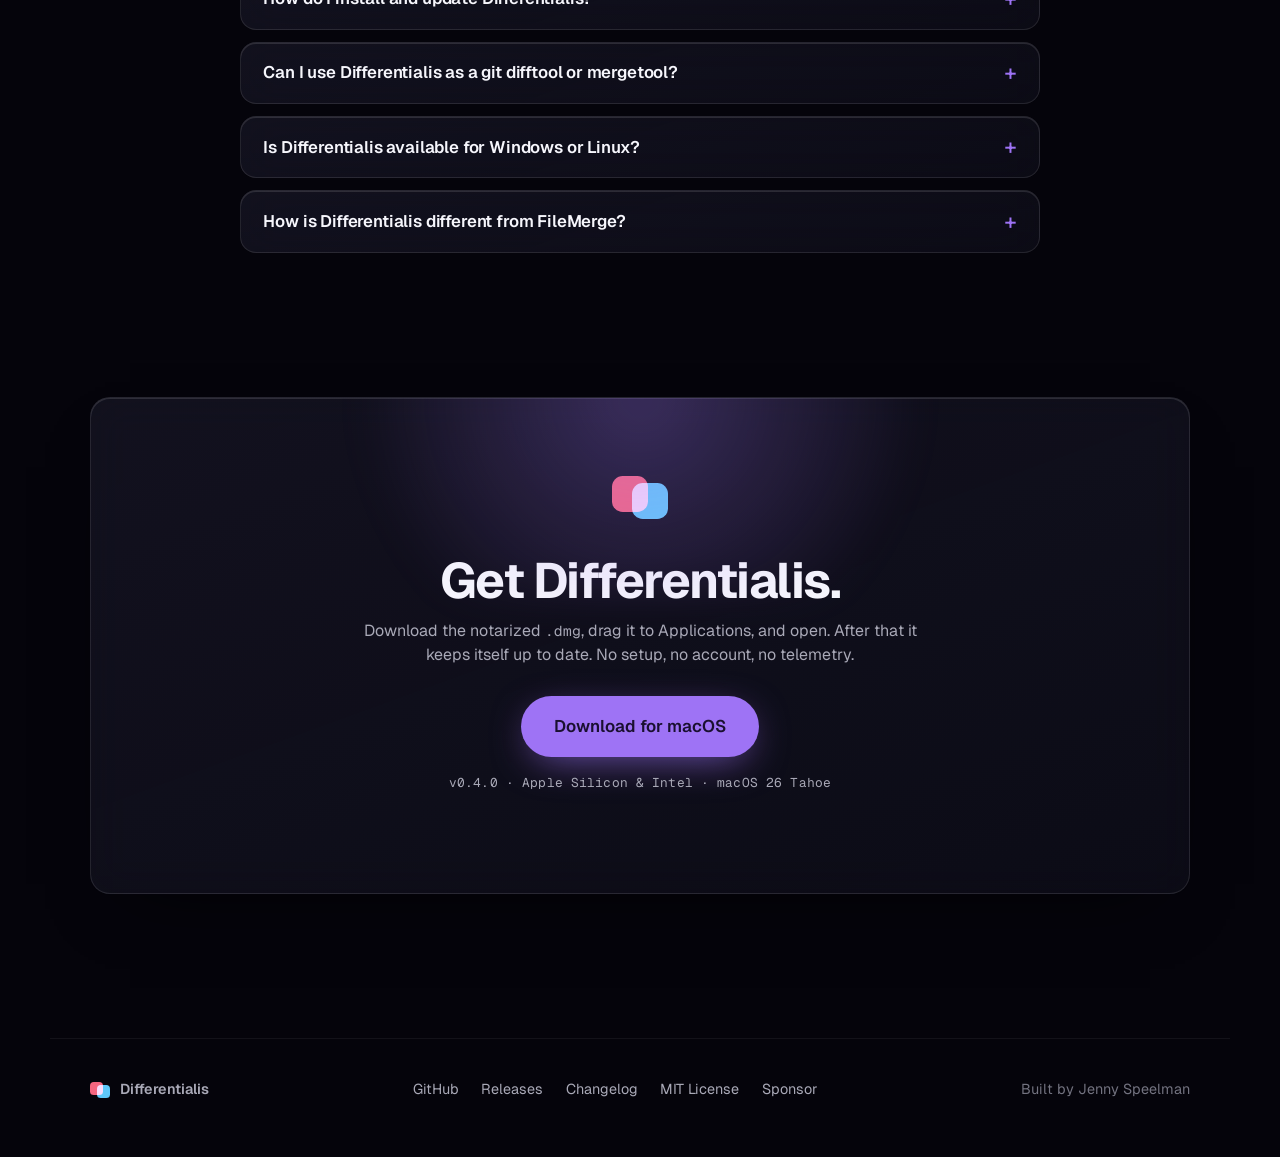
==== commit 23234569: "Add syntax highlighting to text diffs (#51) A dependency-free, pure-Swift tokenizer (Syntax/) colors" ====
--- a/site/index.html
+++ b/site/index.html
@@ -268,8 +268,8 @@
         <article class="cell cell-lg tilt glass" data-tilt data-reveal>
           <span class="idx">01</span>
           <h3>Text diff that reads minds</h3>
-          <p>A from-scratch Myers engine with character-level highlights, split and unified
-            layouts, matching that can ignore whitespace, case, or blank lines, line-ending checks,
+          <p>A from-scratch Myers engine with character-level highlights, syntax coloring,
+            split and unified layouts, whitespace-insensitive matching, line-ending checks,
             collapsible regions, and jump-to-change navigation.</p>
           <div class="mini-diff" aria-hidden="true">
             <div class="row eq"><span class="ln">3</span>struct Rocket {</div>
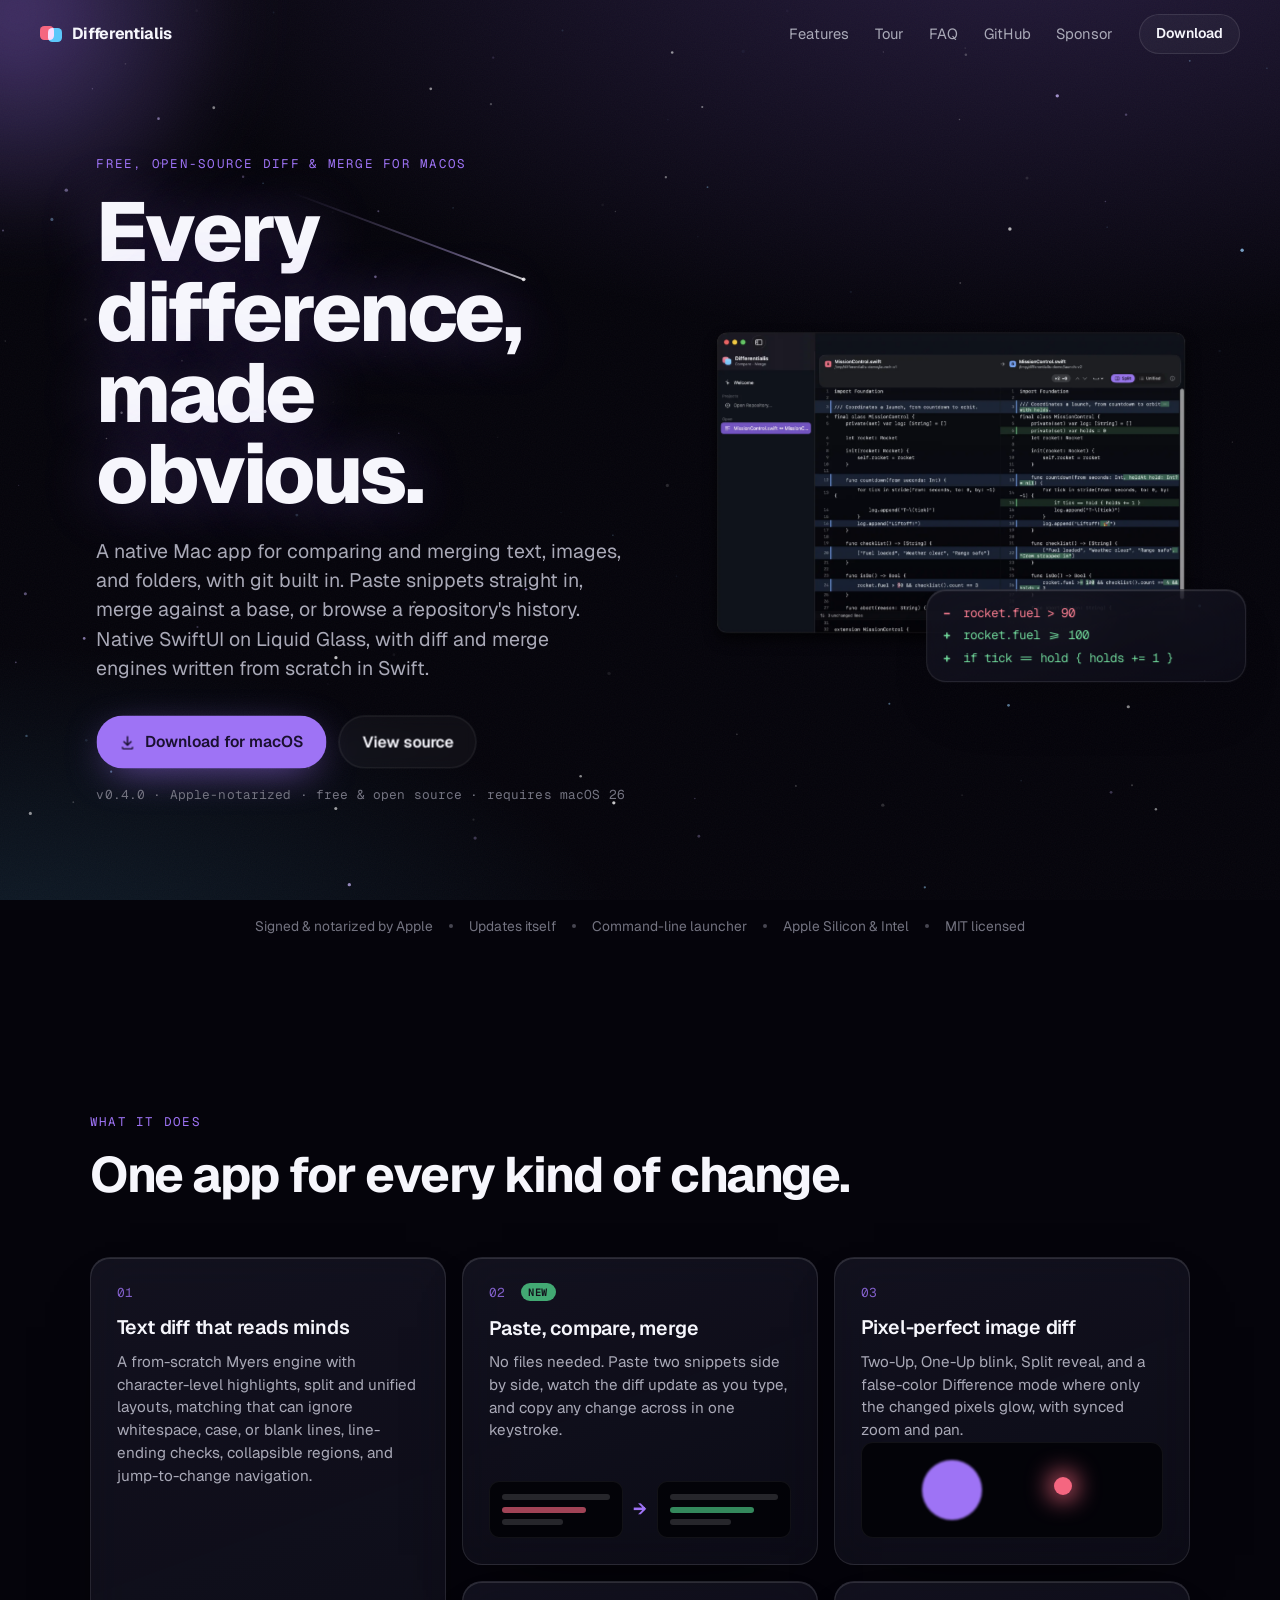
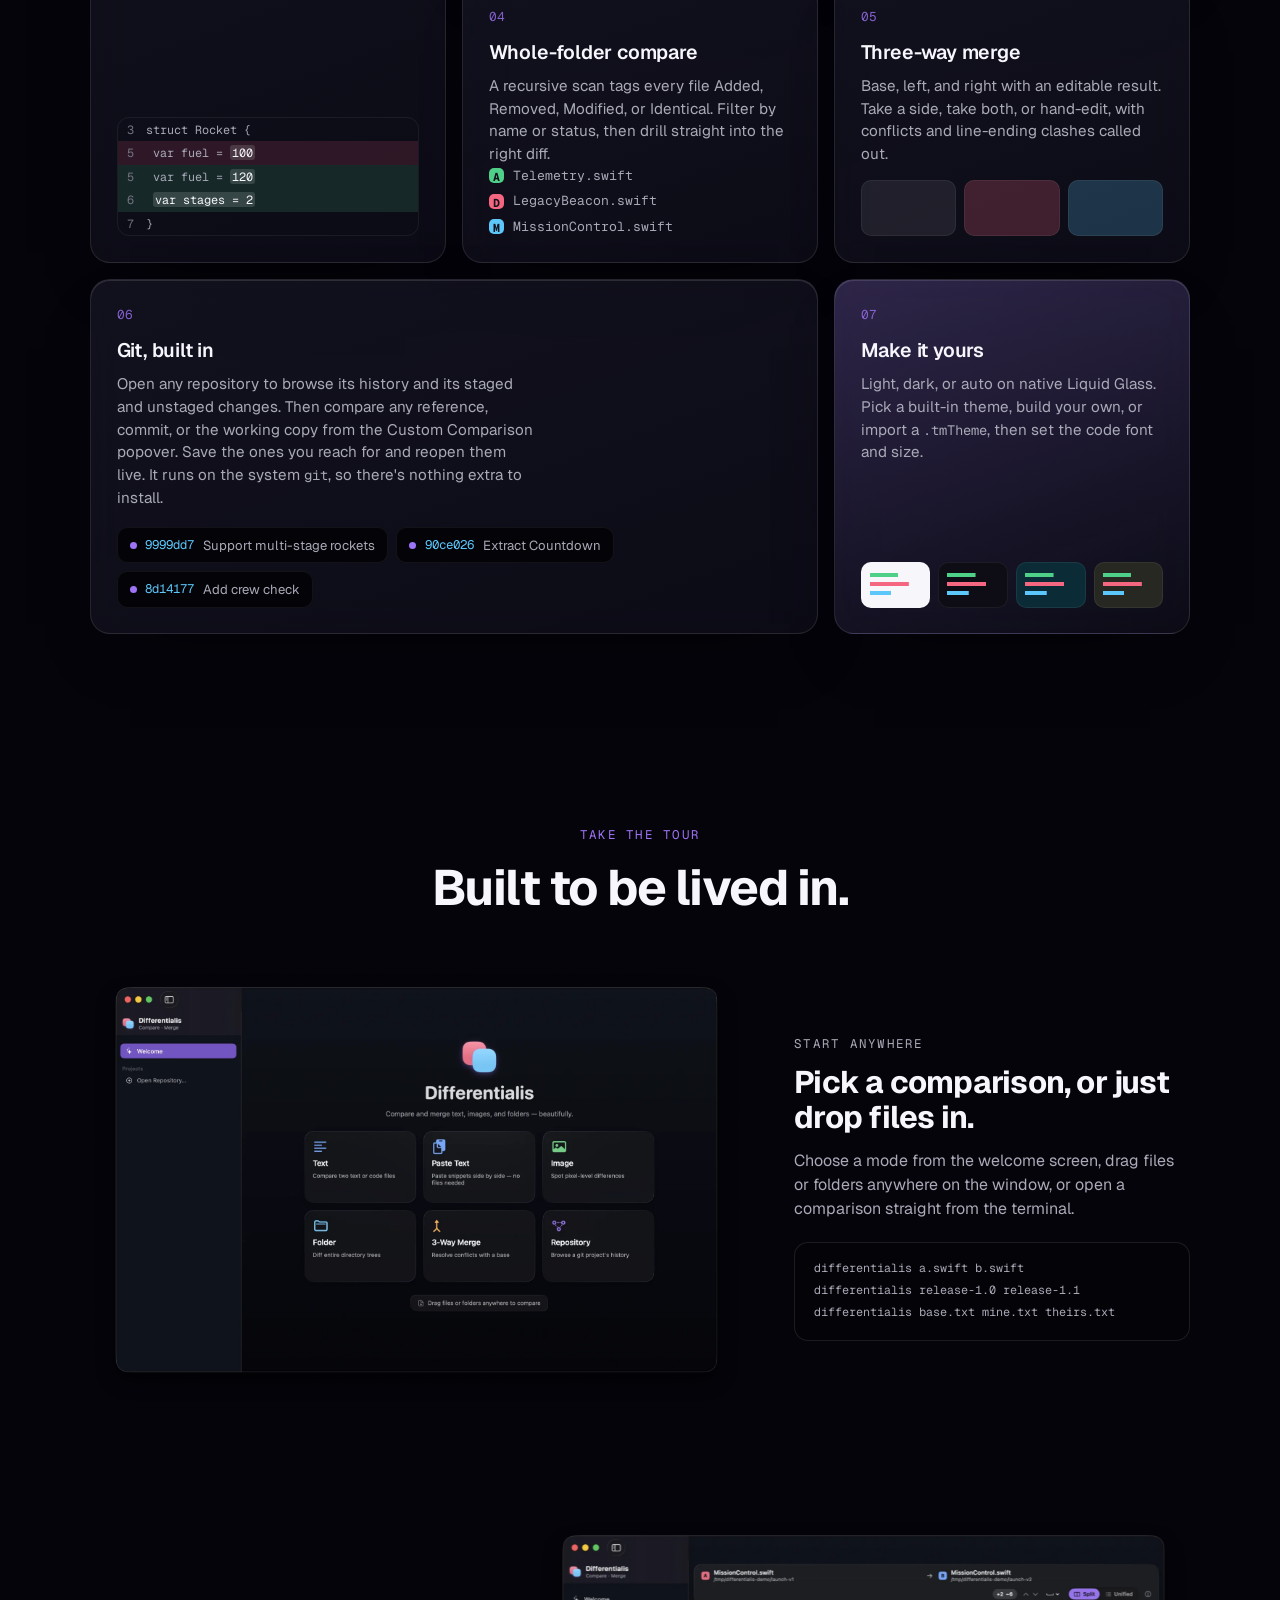
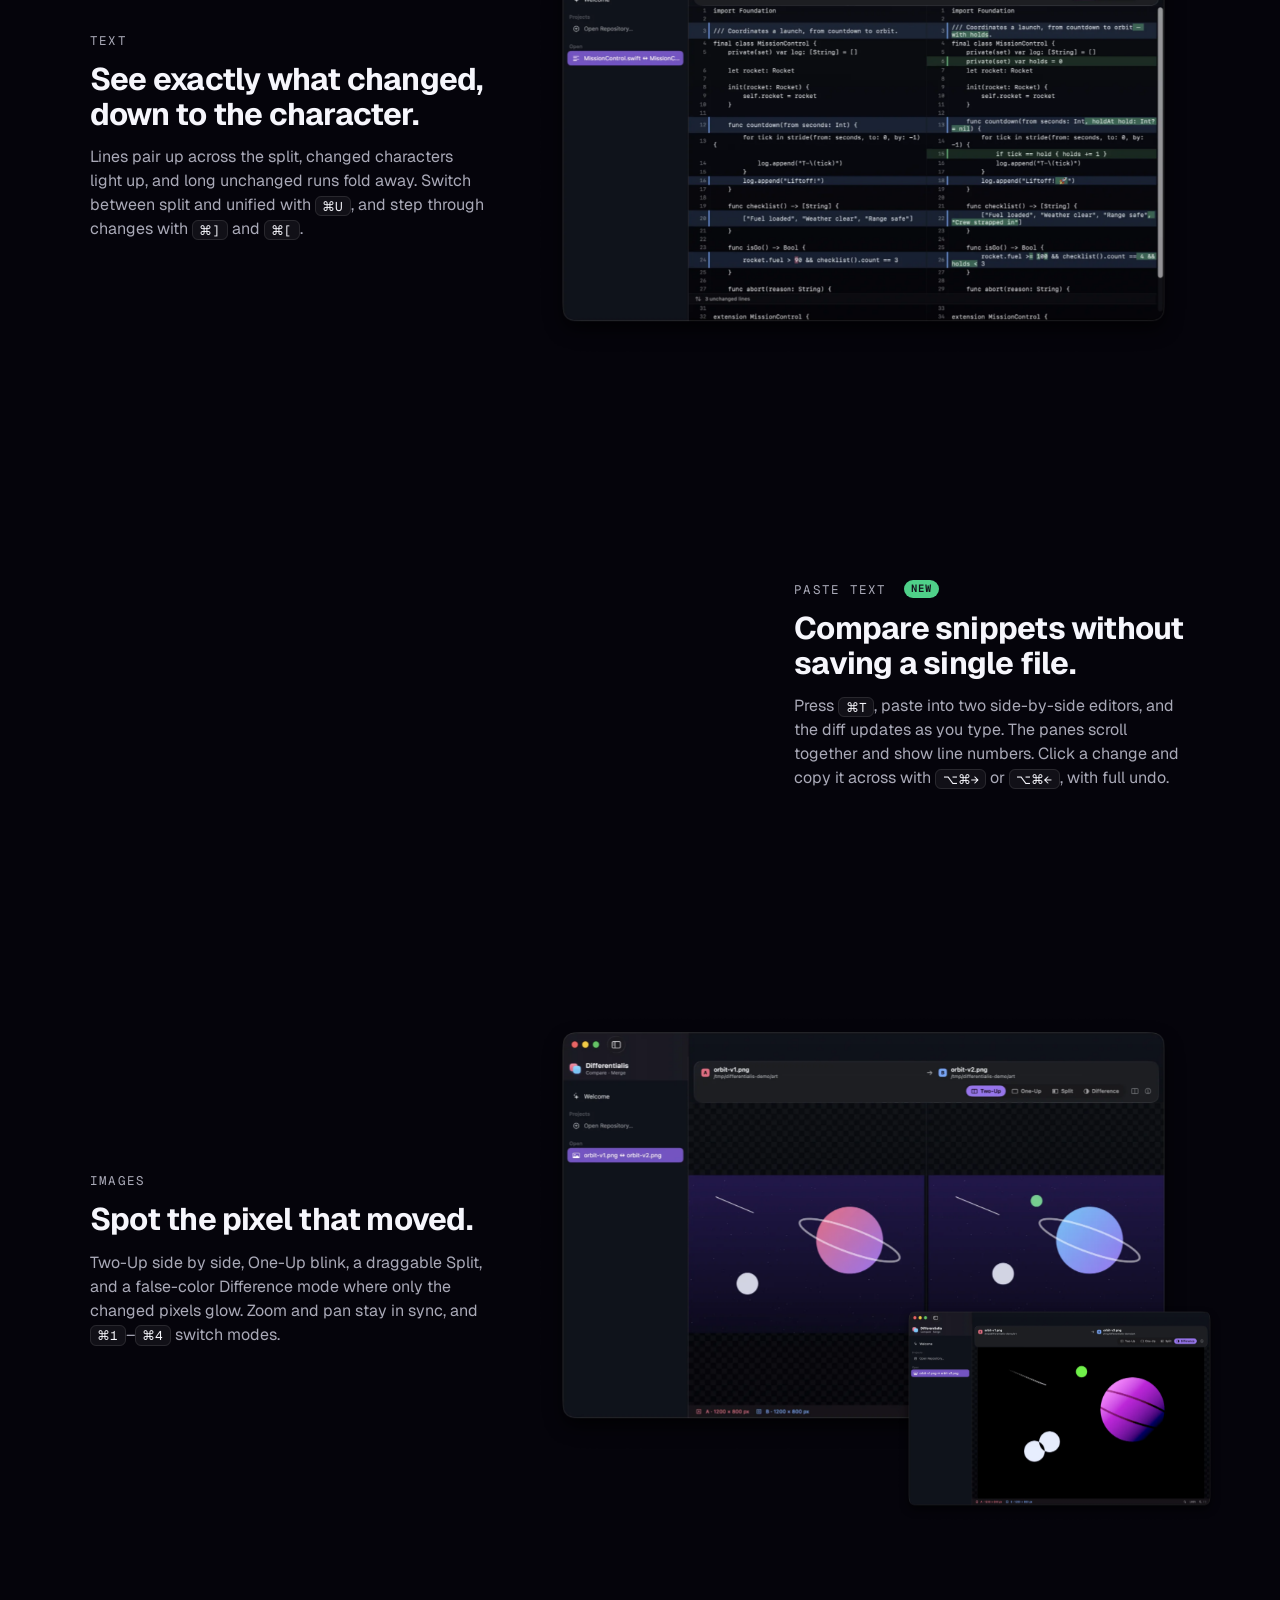
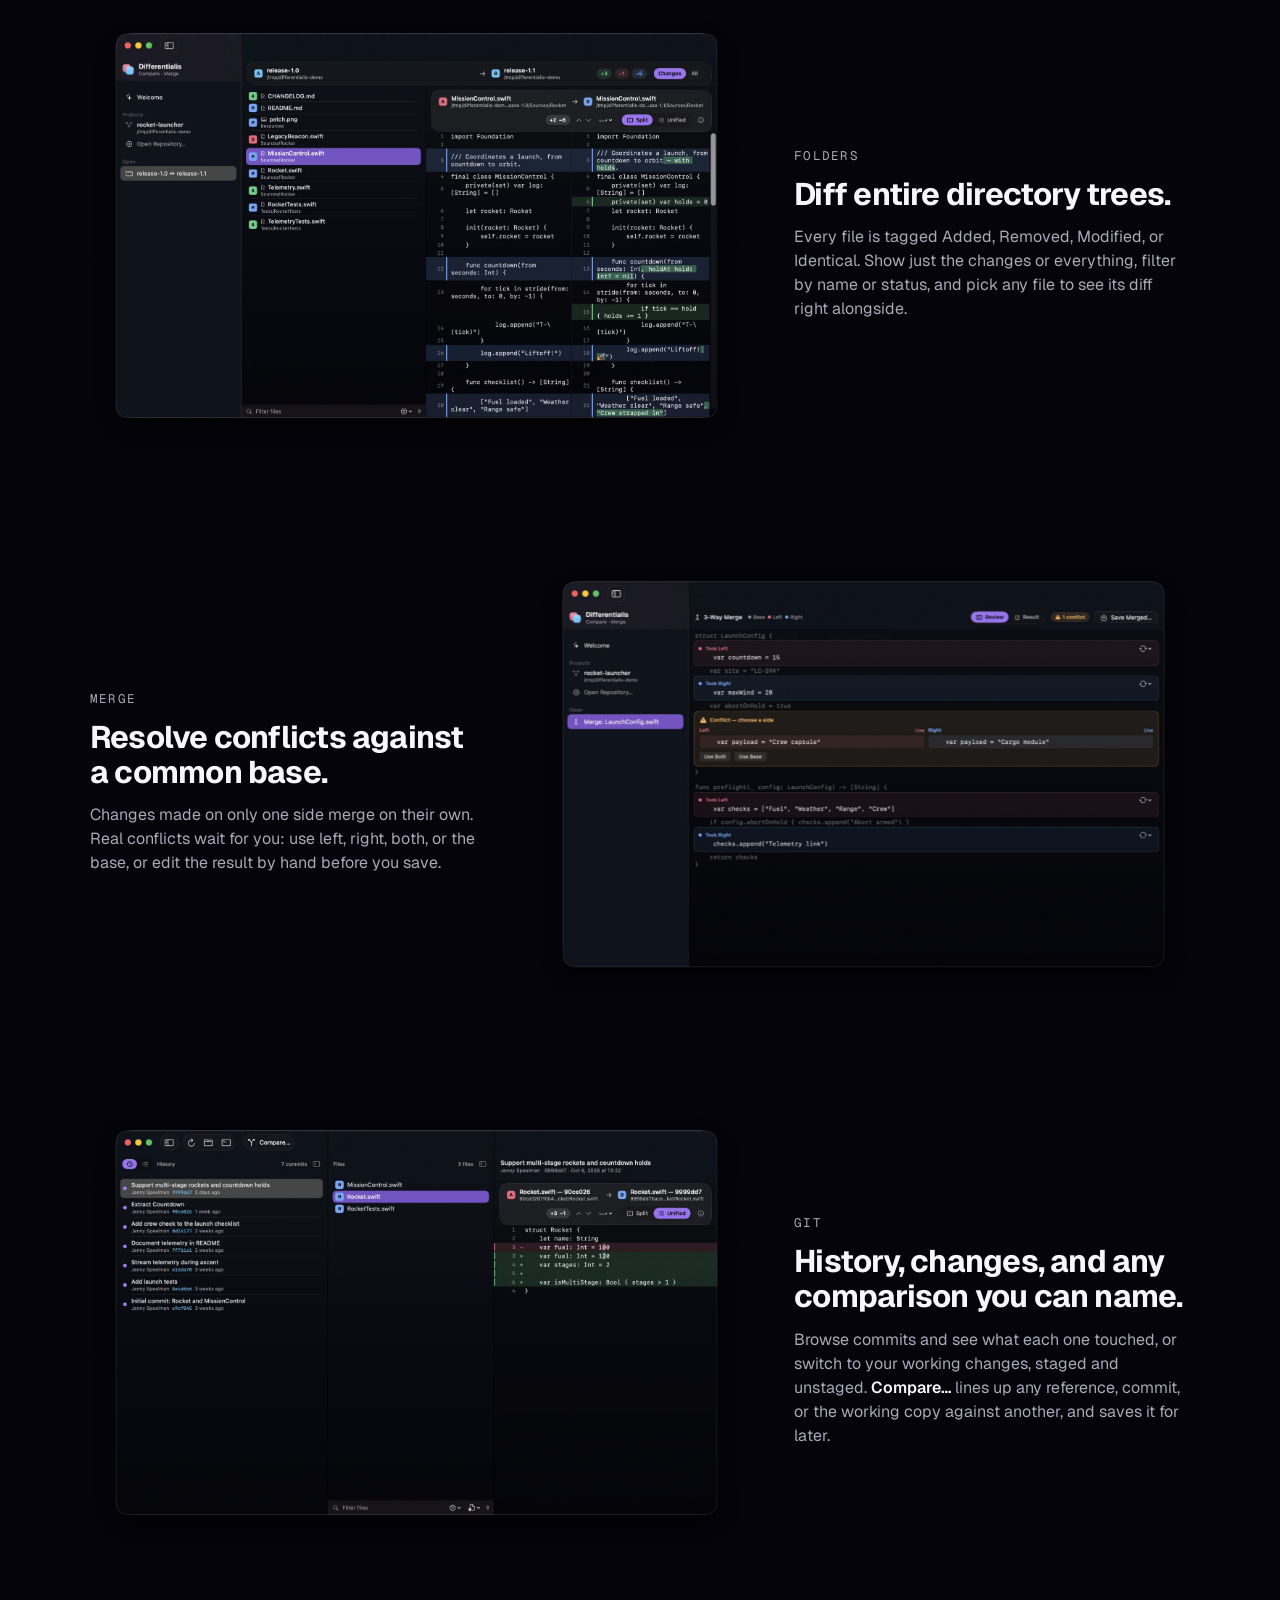
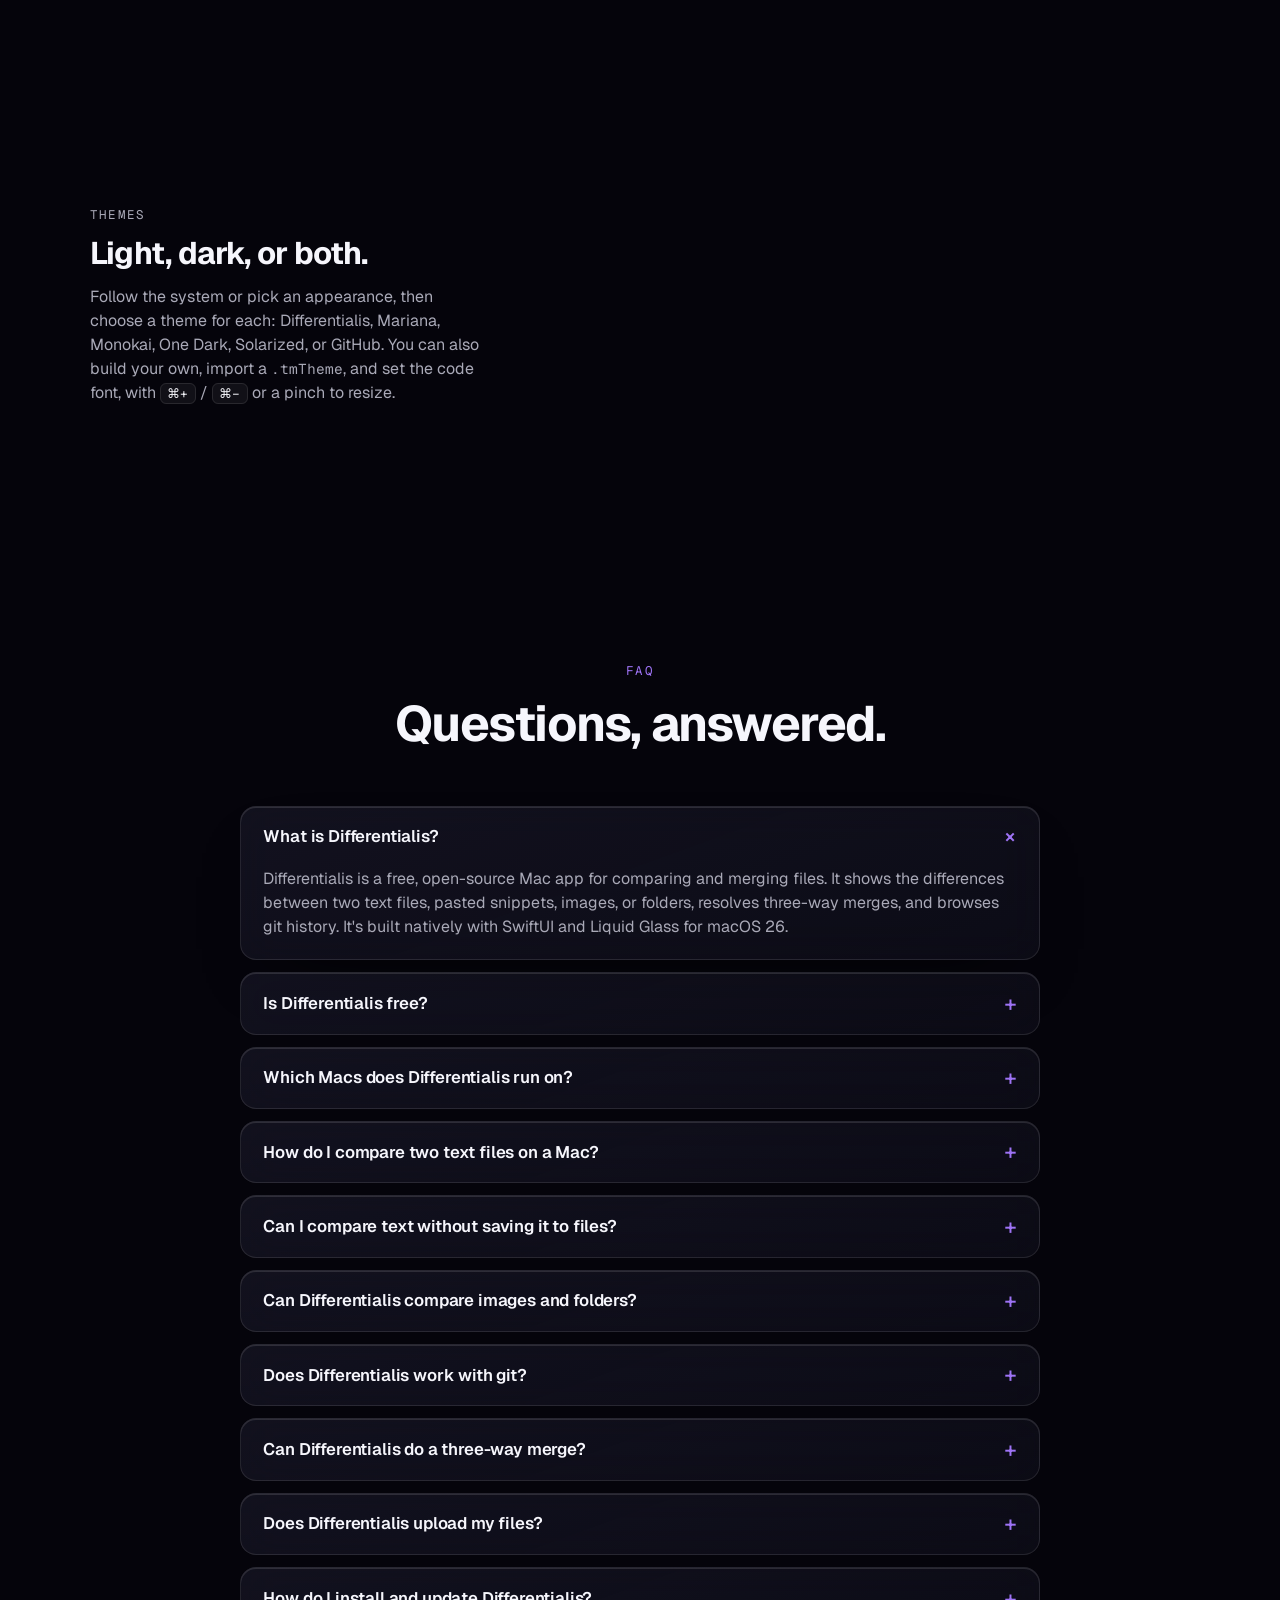
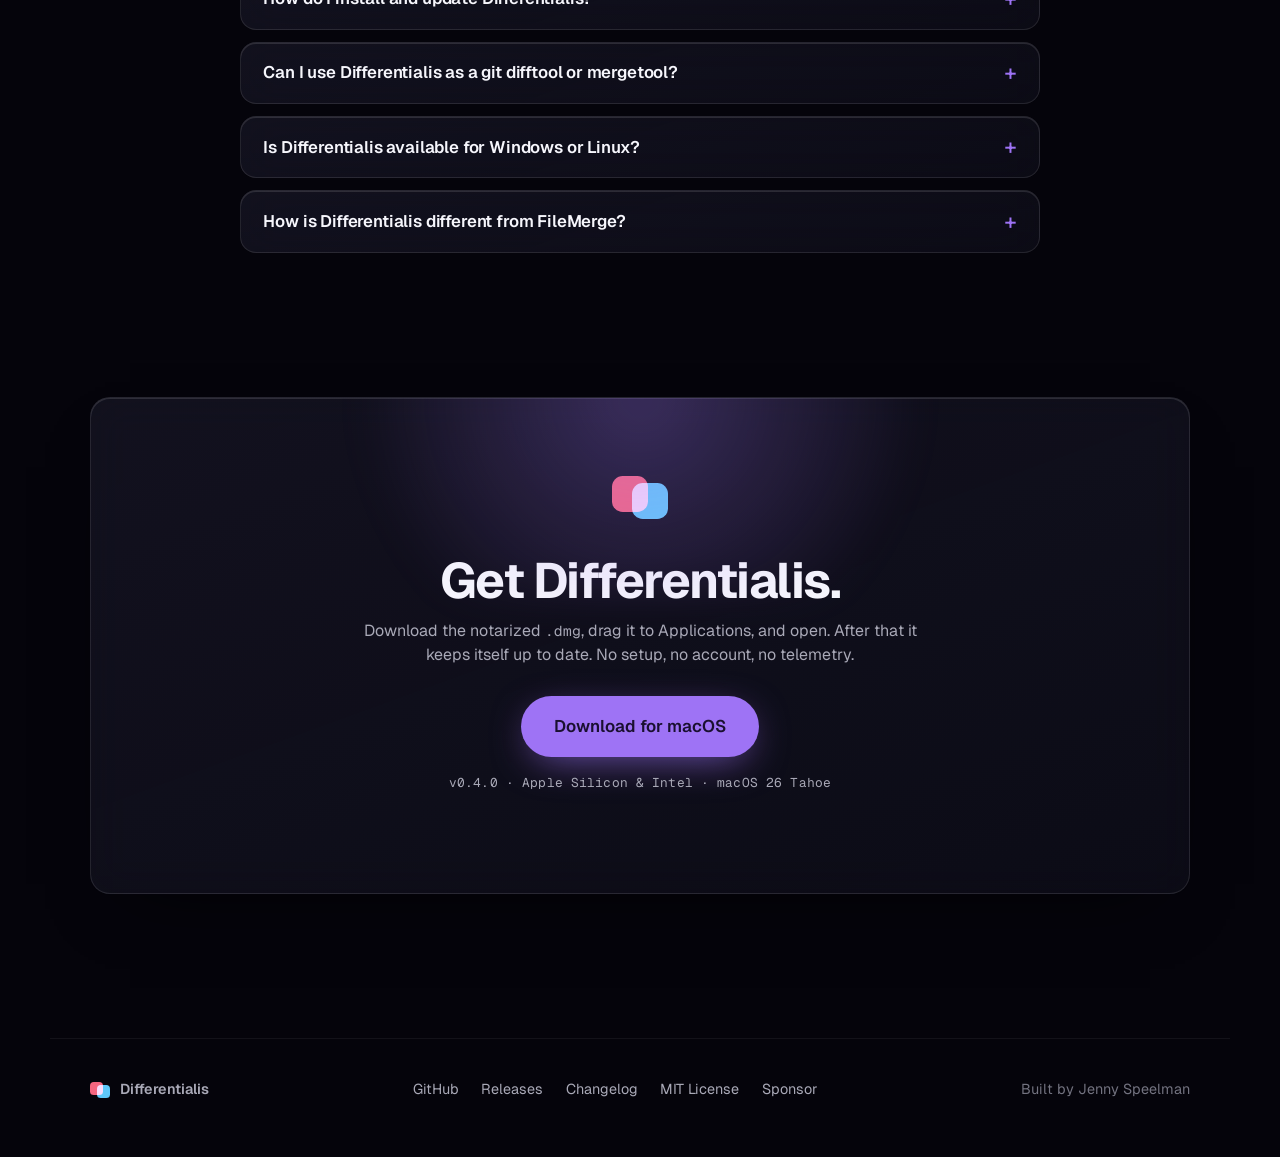
==== commit c40feb6b: "Add Ignore Case and Ignore Blank Lines to text diff matching (#72) * Add Ignore Case and Ignore Blan" ====
--- a/site/index.html
+++ b/site/index.html
@@ -268,8 +268,8 @@
         <article class="cell cell-lg tilt glass" data-tilt data-reveal>
           <span class="idx">01</span>
           <h3>Text diff that reads minds</h3>
-          <p>A from-scratch Myers engine with character-level highlights, syntax coloring,
-            split and unified layouts, whitespace-insensitive matching, line-ending checks,
+          <p>A from-scratch Myers engine with character-level highlights, split and unified
+            layouts, matching that can ignore whitespace, case, or blank lines, line-ending checks,
             collapsible regions, and jump-to-change navigation.</p>
           <div class="mini-diff" aria-hidden="true">
             <div class="row eq"><span class="ln">3</span>struct Rocket {</div>
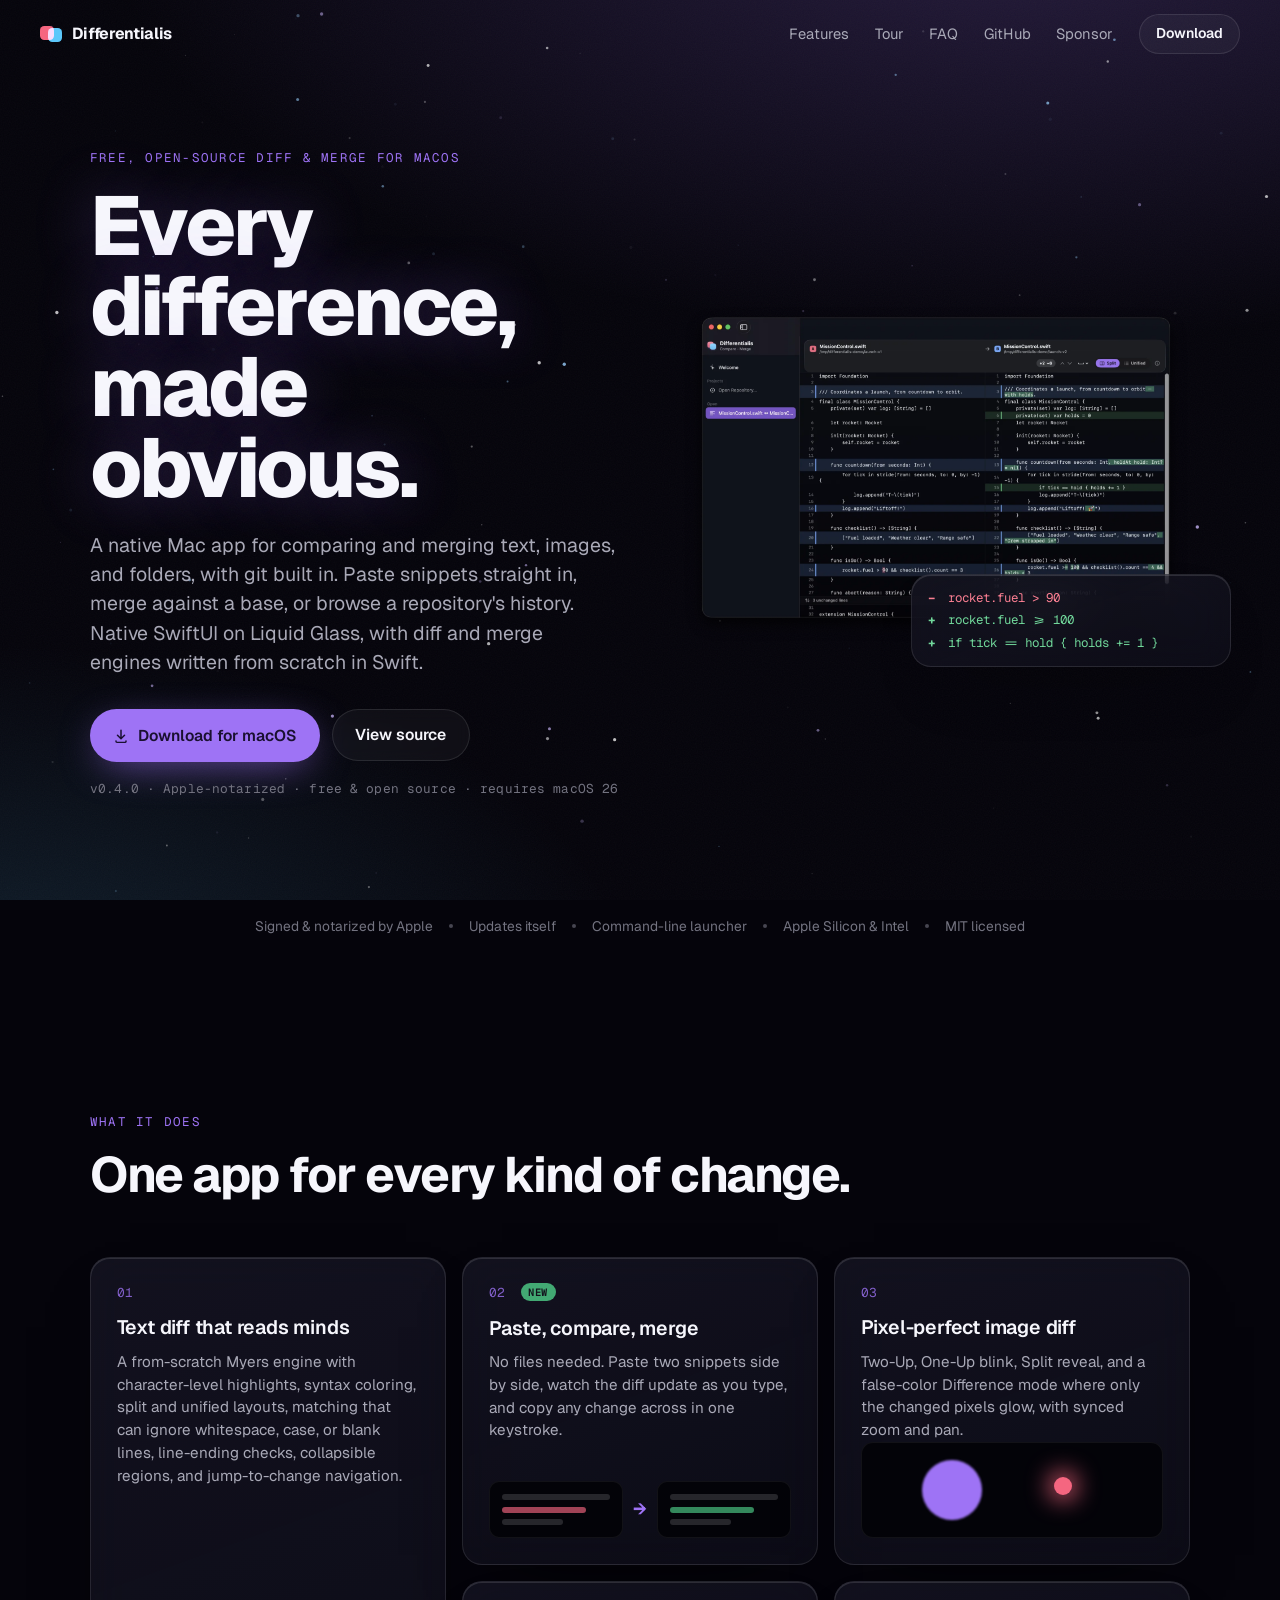
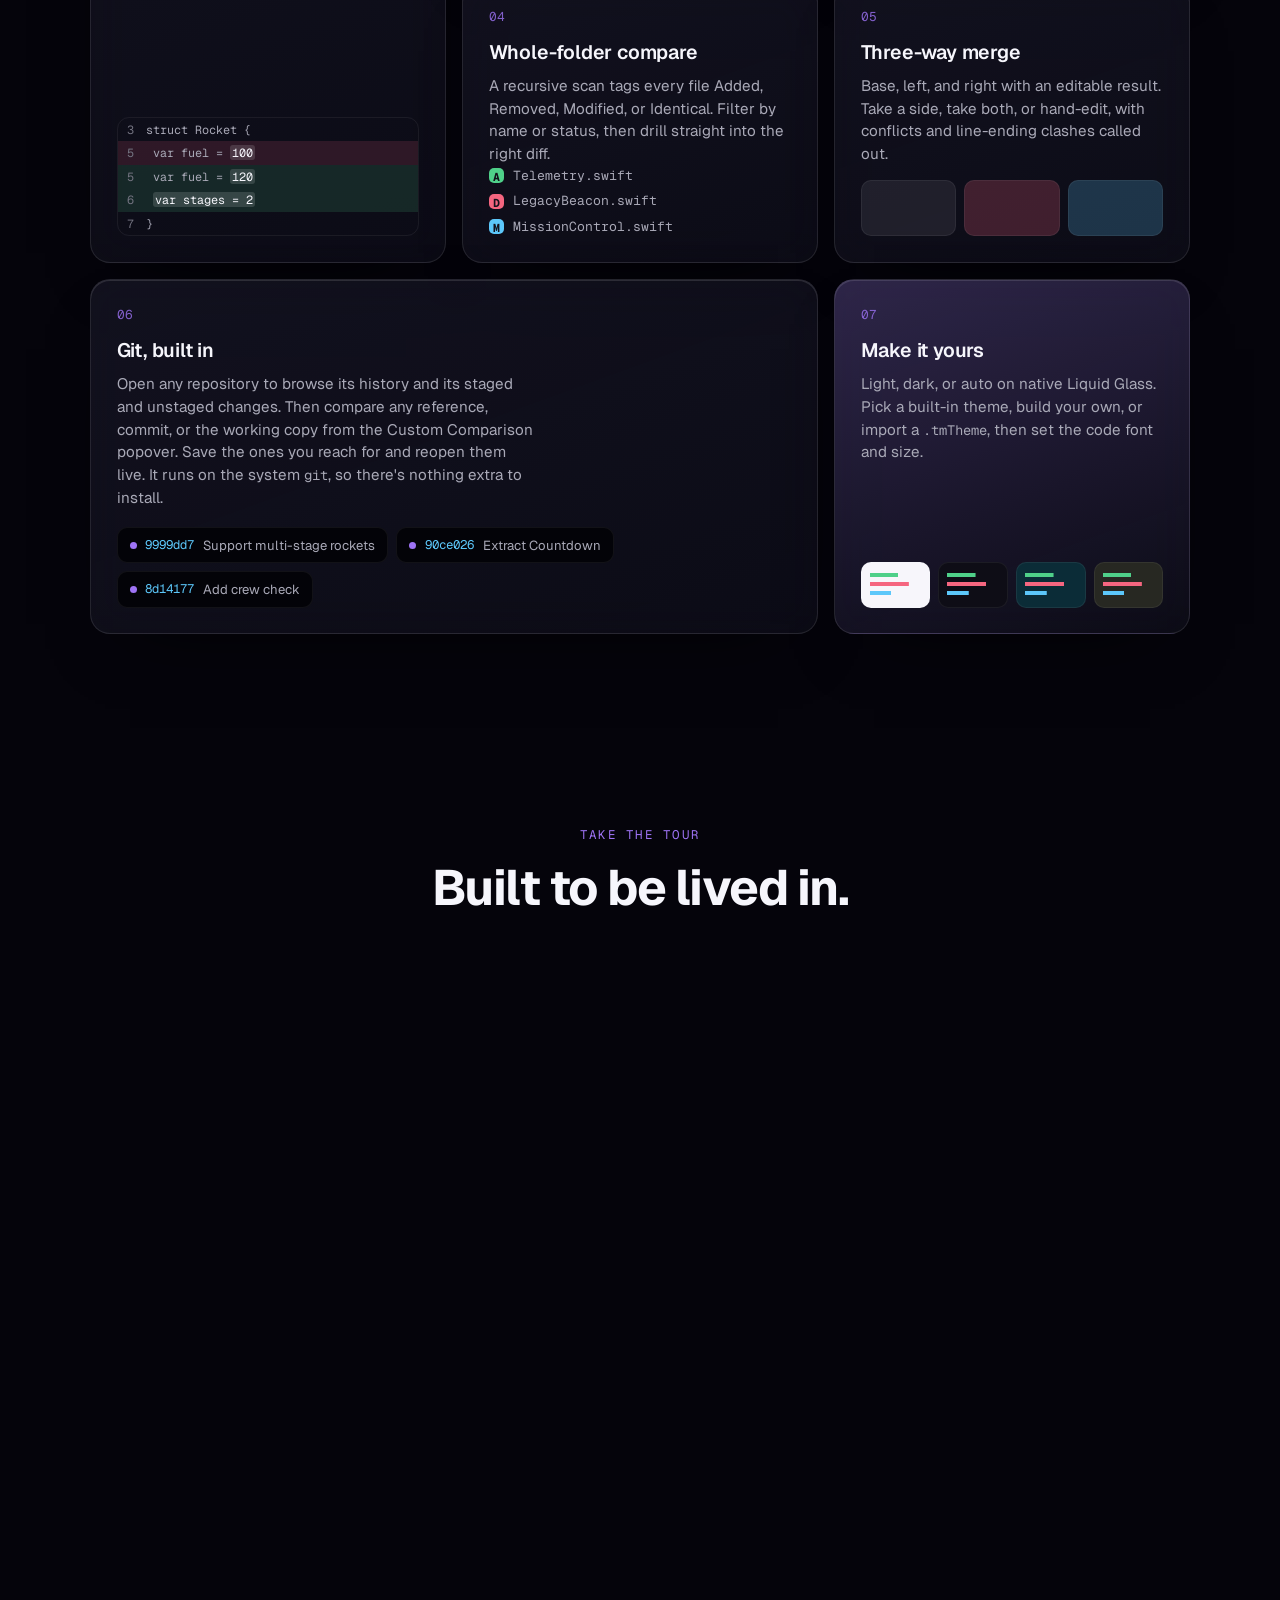
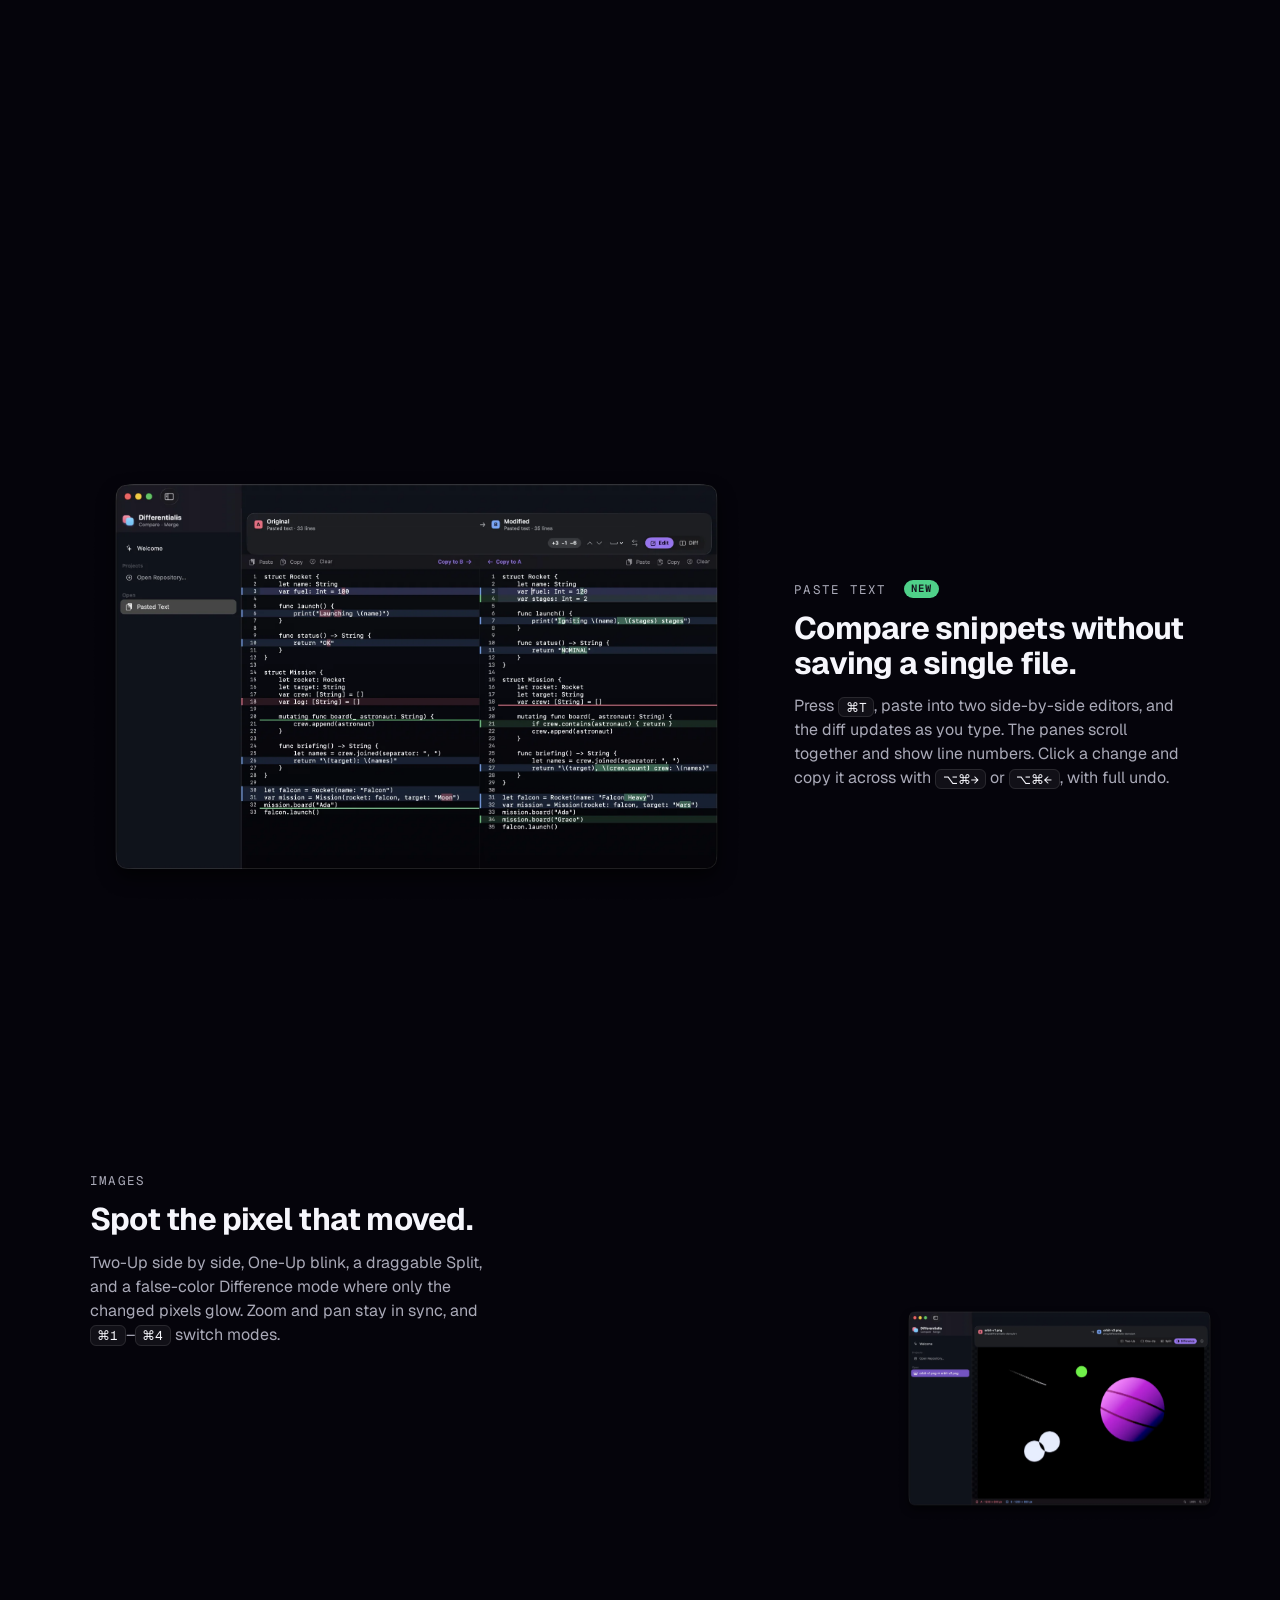
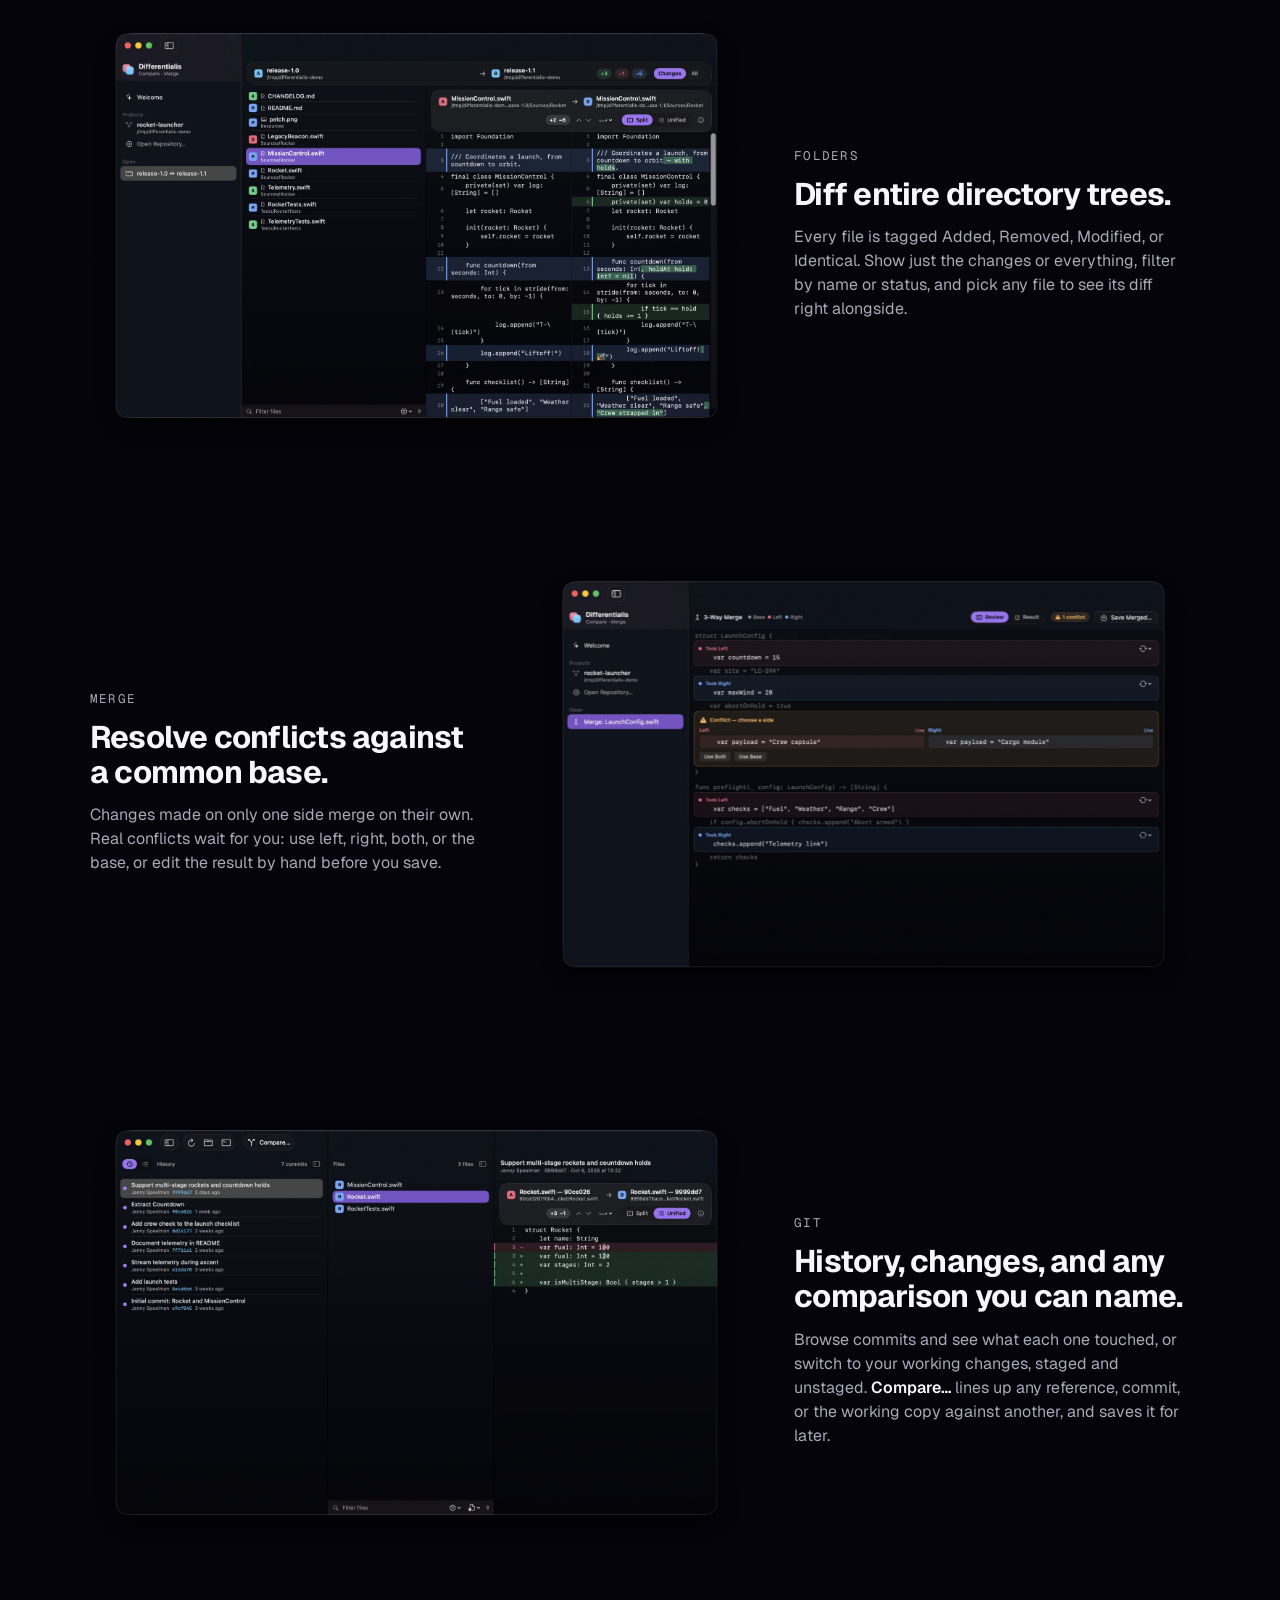
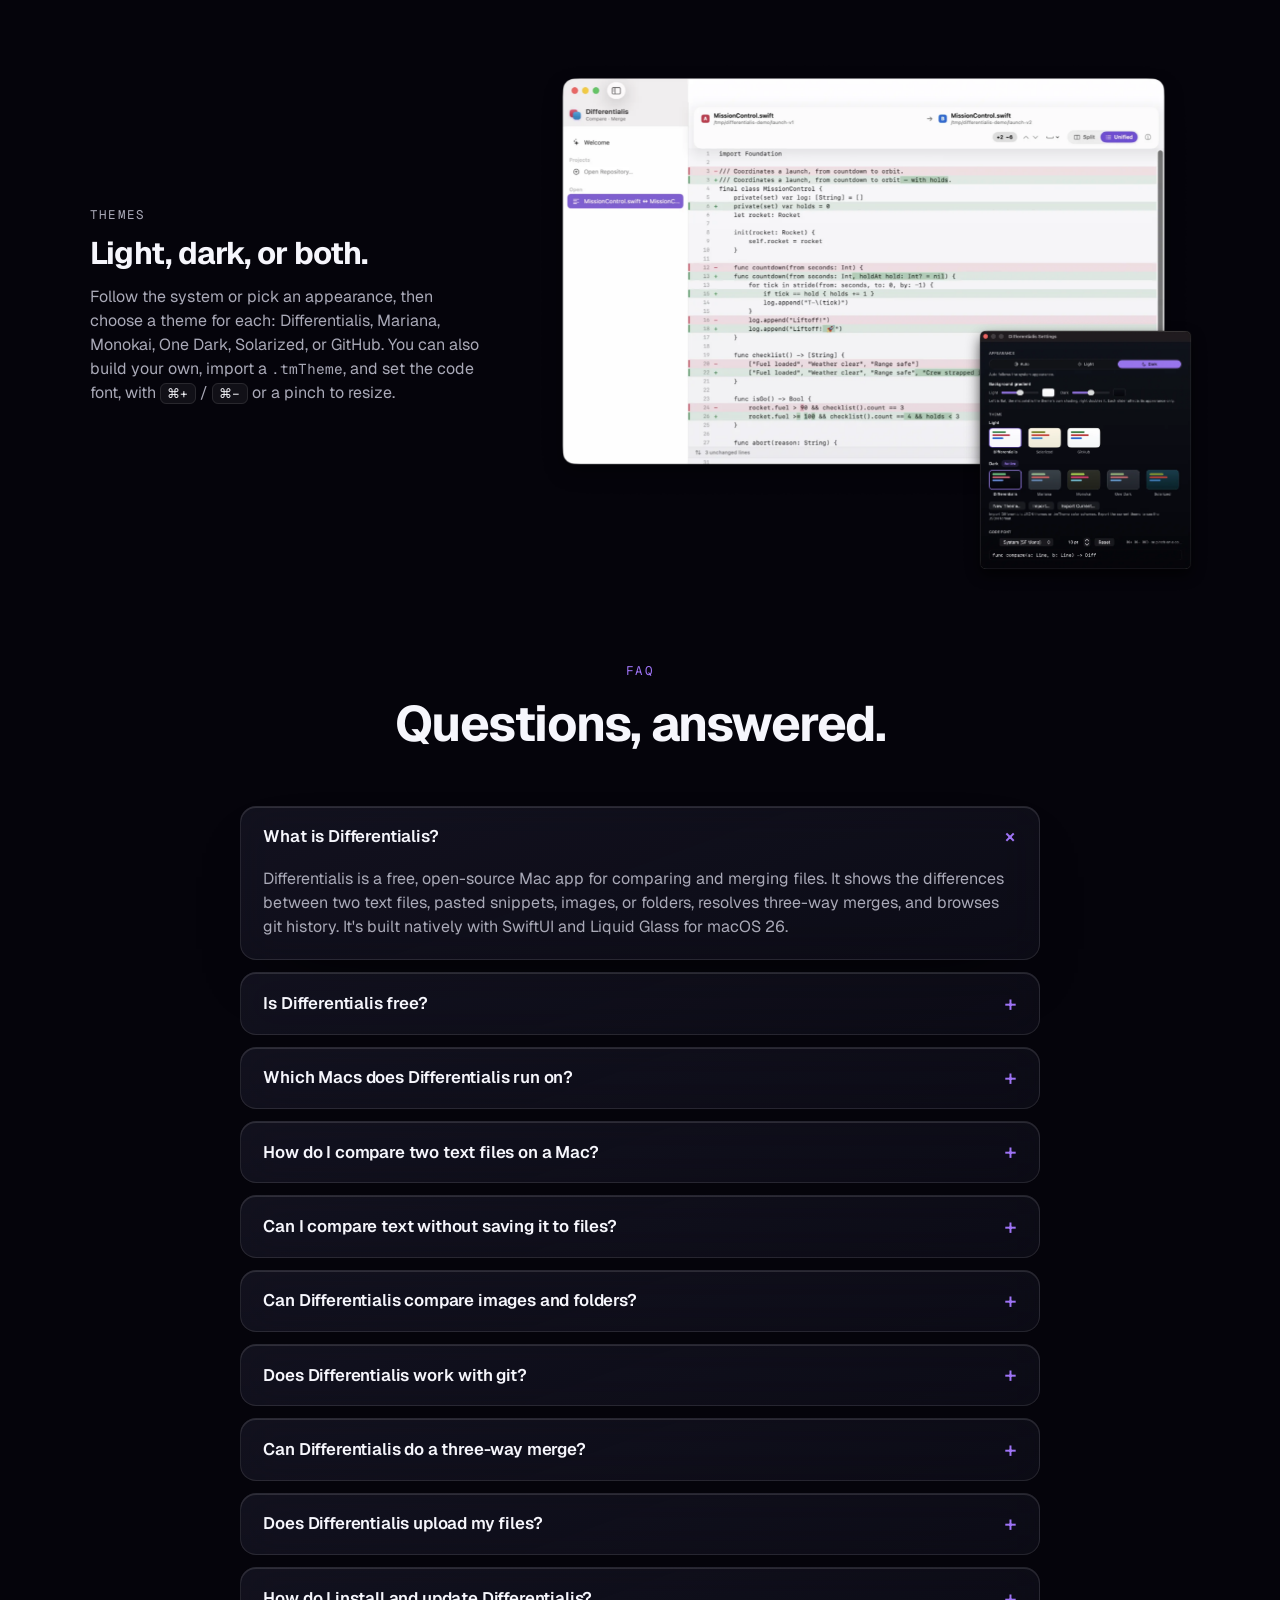
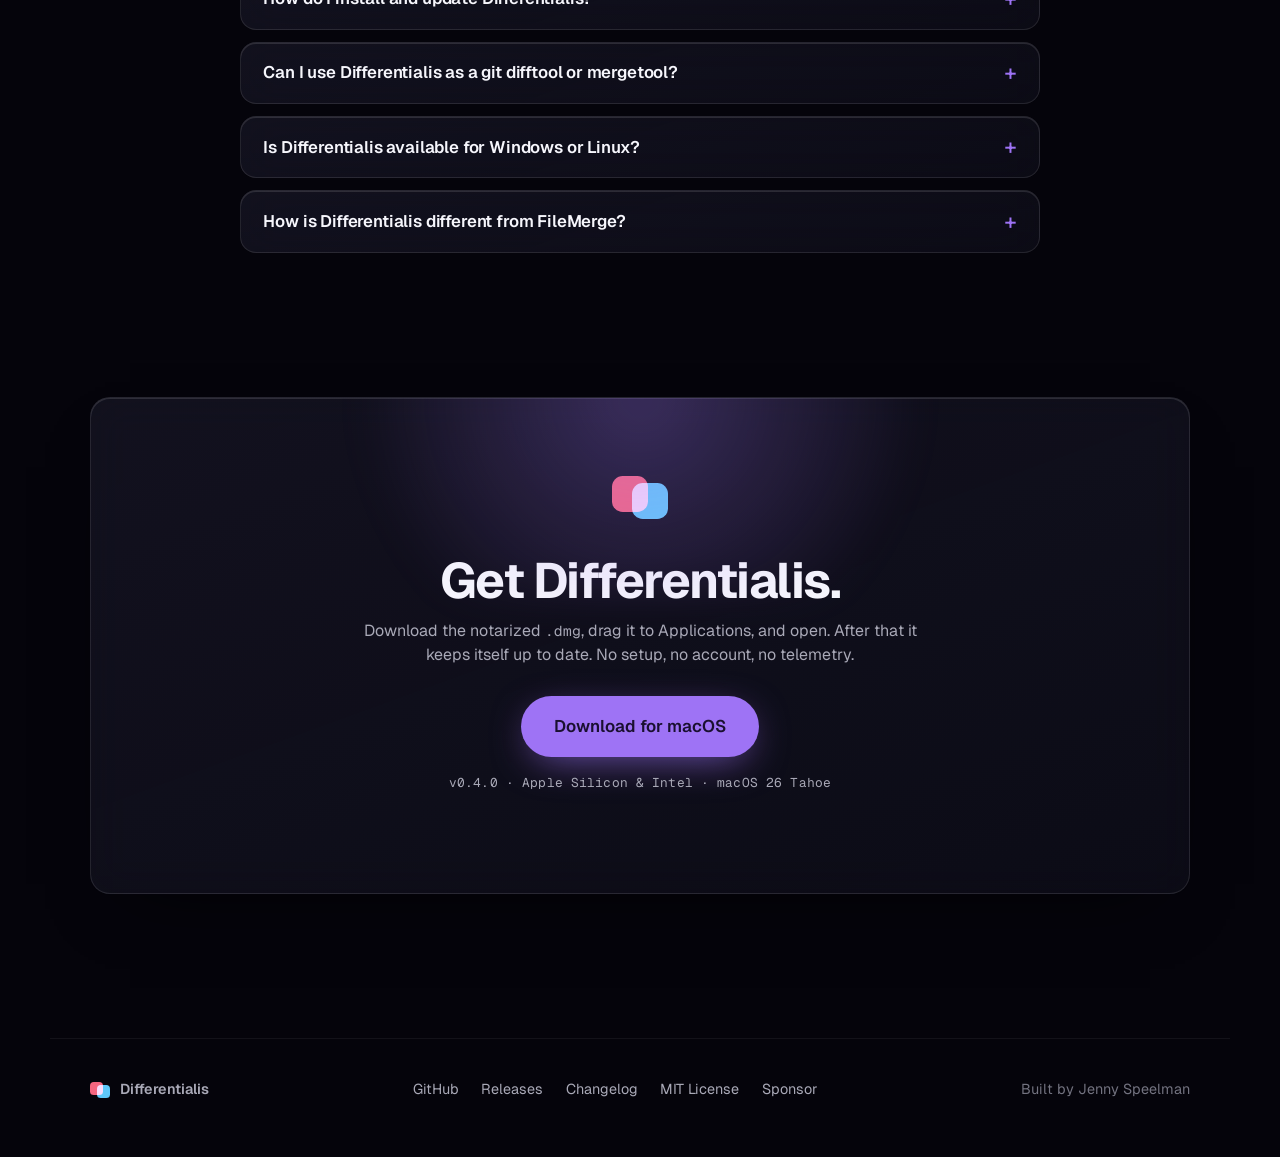
==== commit f13a2ed2: "Merge origin/main into syntax highlighting branch Co-Authored-By: Claude Opus 5.5 <noreply@anthropic" ====
--- a/site/index.html
+++ b/site/index.html
@@ -268,9 +268,9 @@
         <article class="cell cell-lg tilt glass" data-tilt data-reveal>
           <span class="idx">01</span>
           <h3>Text diff that reads minds</h3>
-          <p>A from-scratch Myers engine with character-level highlights, split and unified
-            layouts, matching that can ignore whitespace, case, or blank lines, line-ending checks,
-            collapsible regions, and jump-to-change navigation.</p>
+          <p>A from-scratch Myers engine with character-level highlights, syntax coloring,
+            split and unified layouts, matching that can ignore whitespace, case, or blank lines,
+            line-ending checks, collapsible regions, and jump-to-change navigation.</p>
           <div class="mini-diff" aria-hidden="true">
             <div class="row eq"><span class="ln">3</span>struct Rocket {</div>
             <div class="row del"><span class="ln">5</span>  var fuel = <mark>100</mark></div>
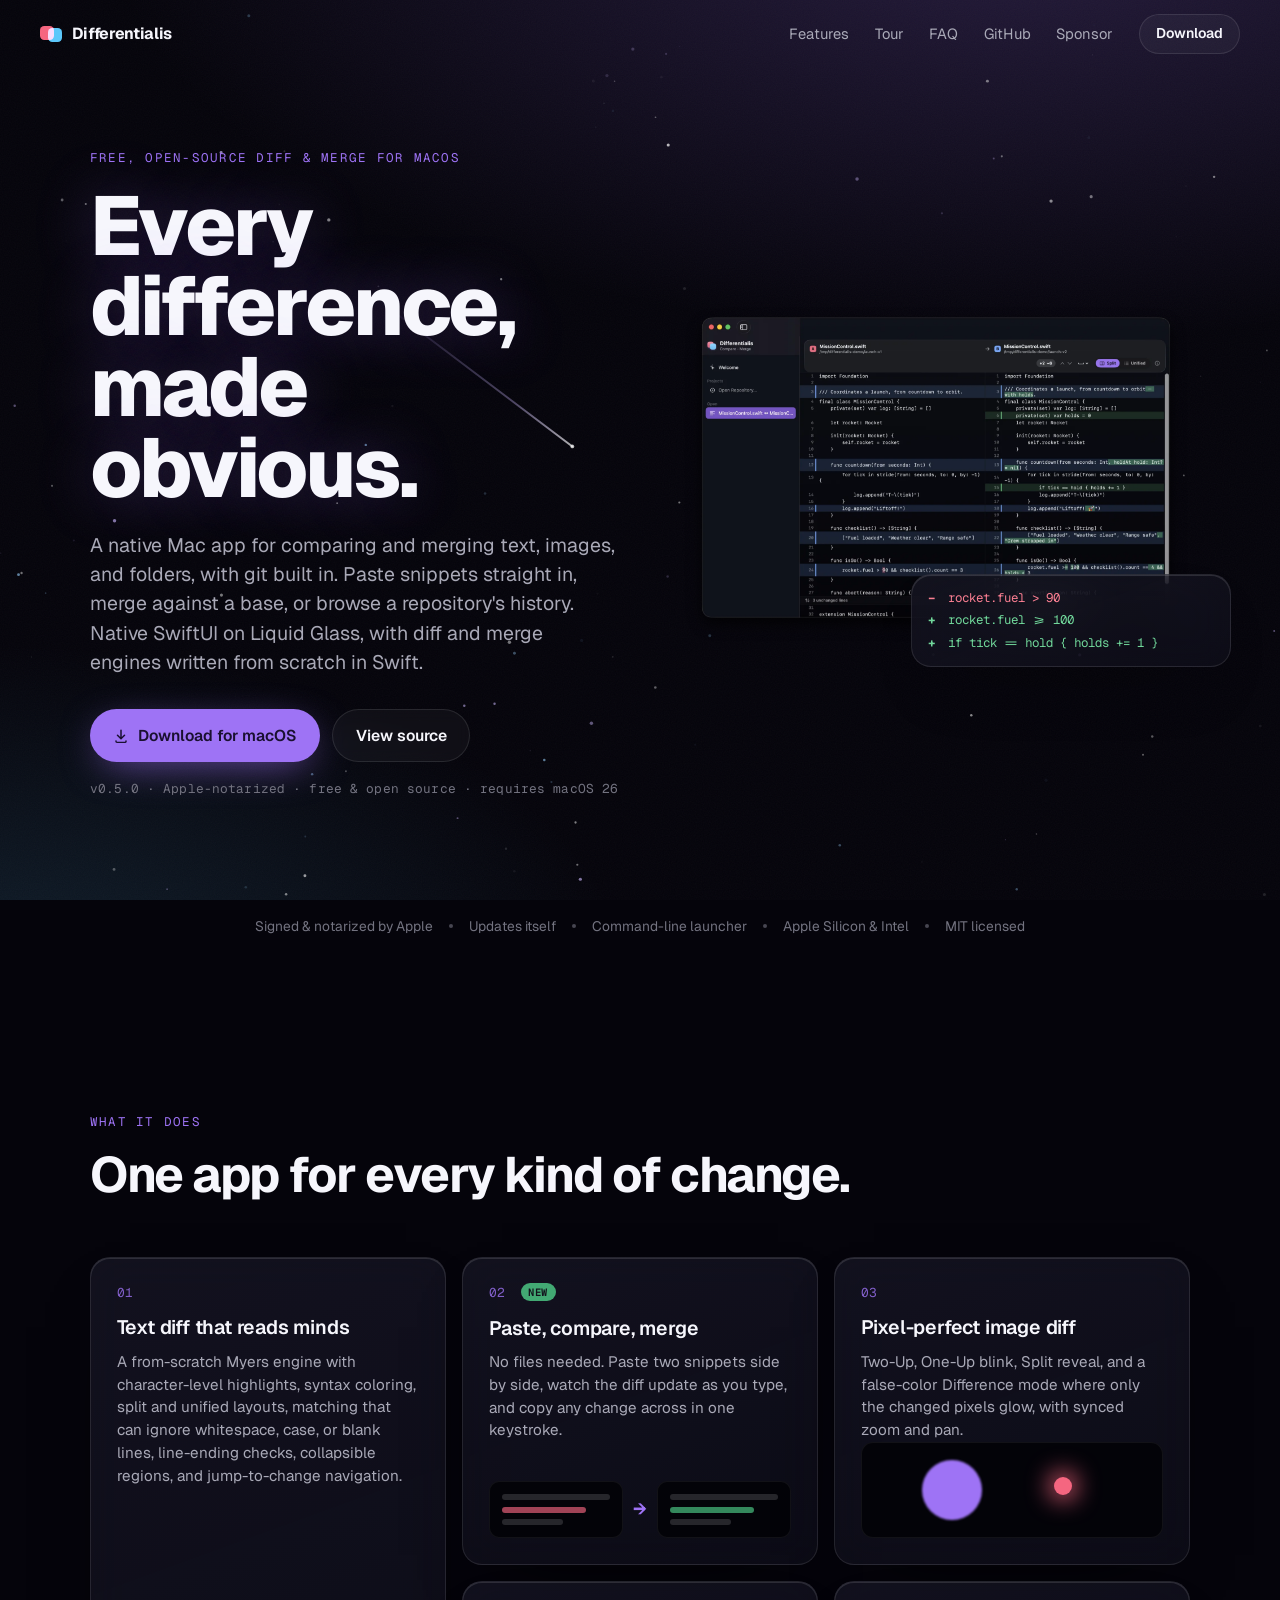
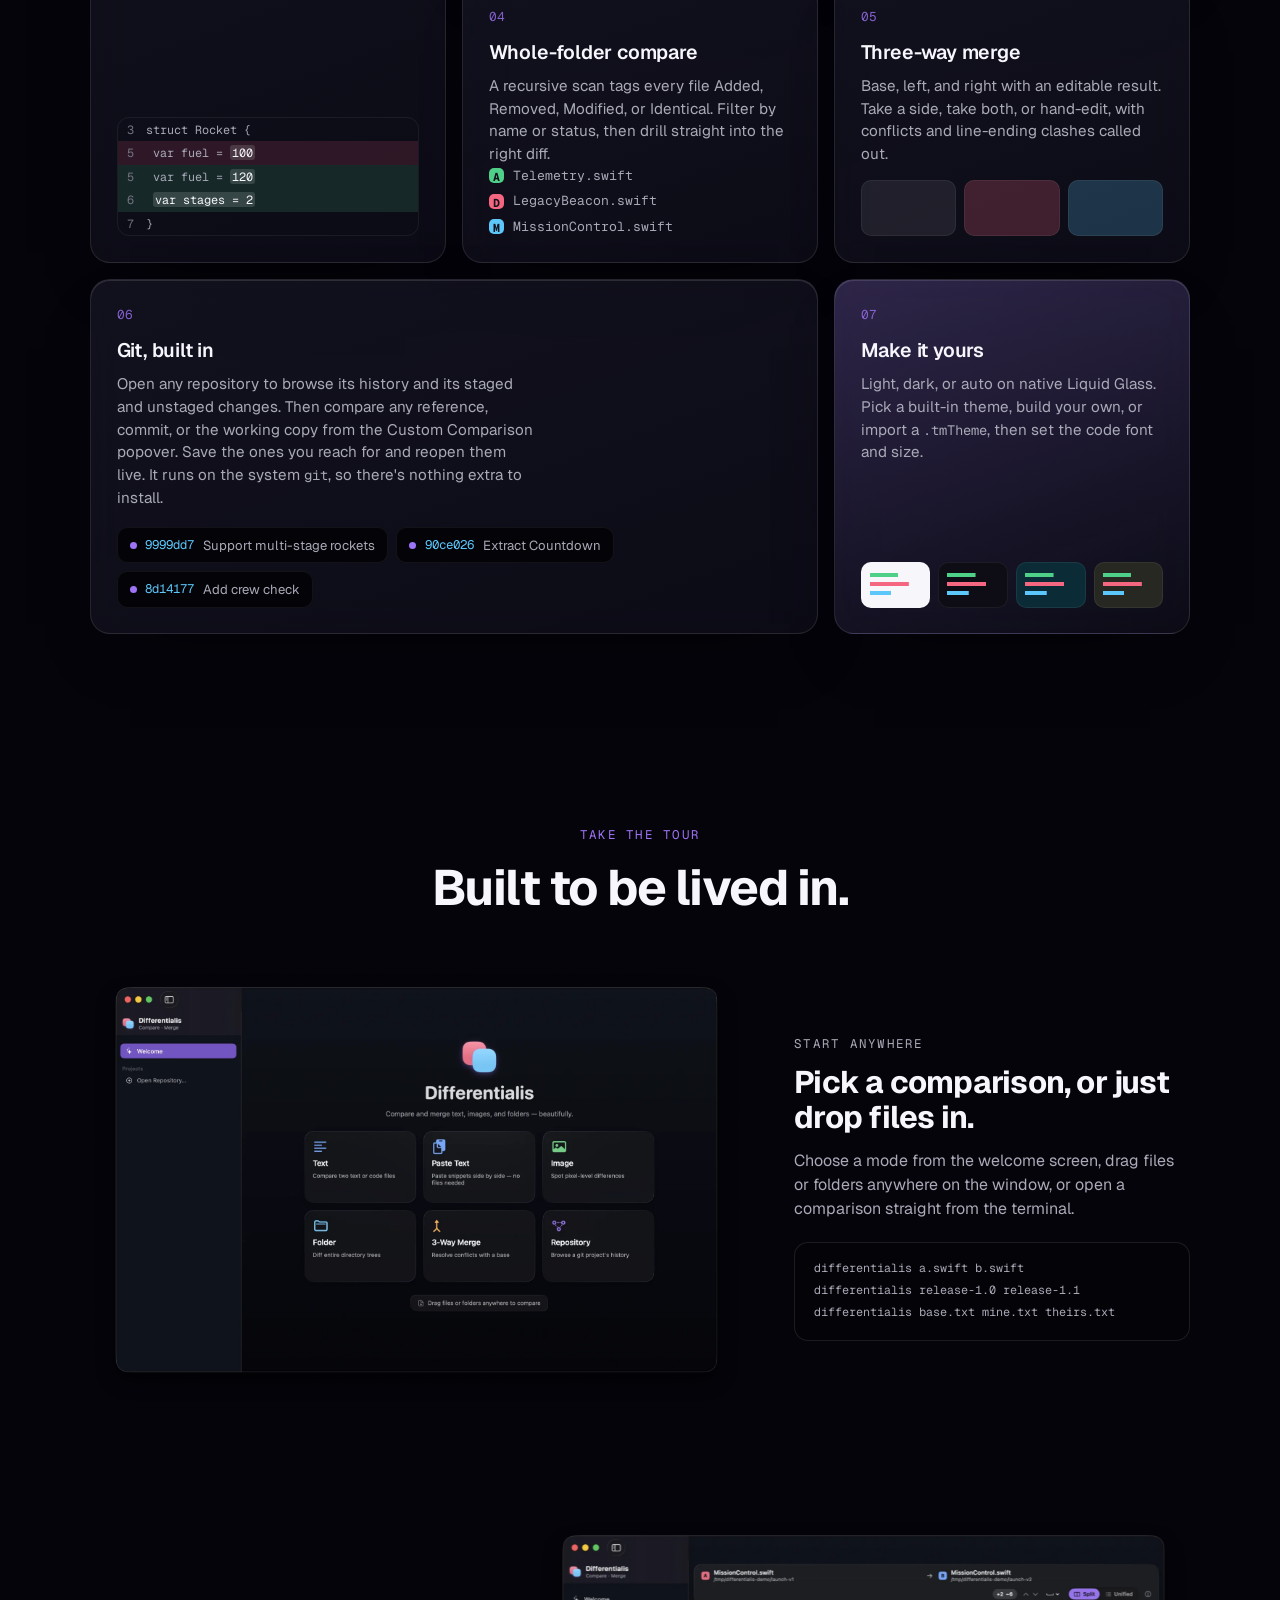
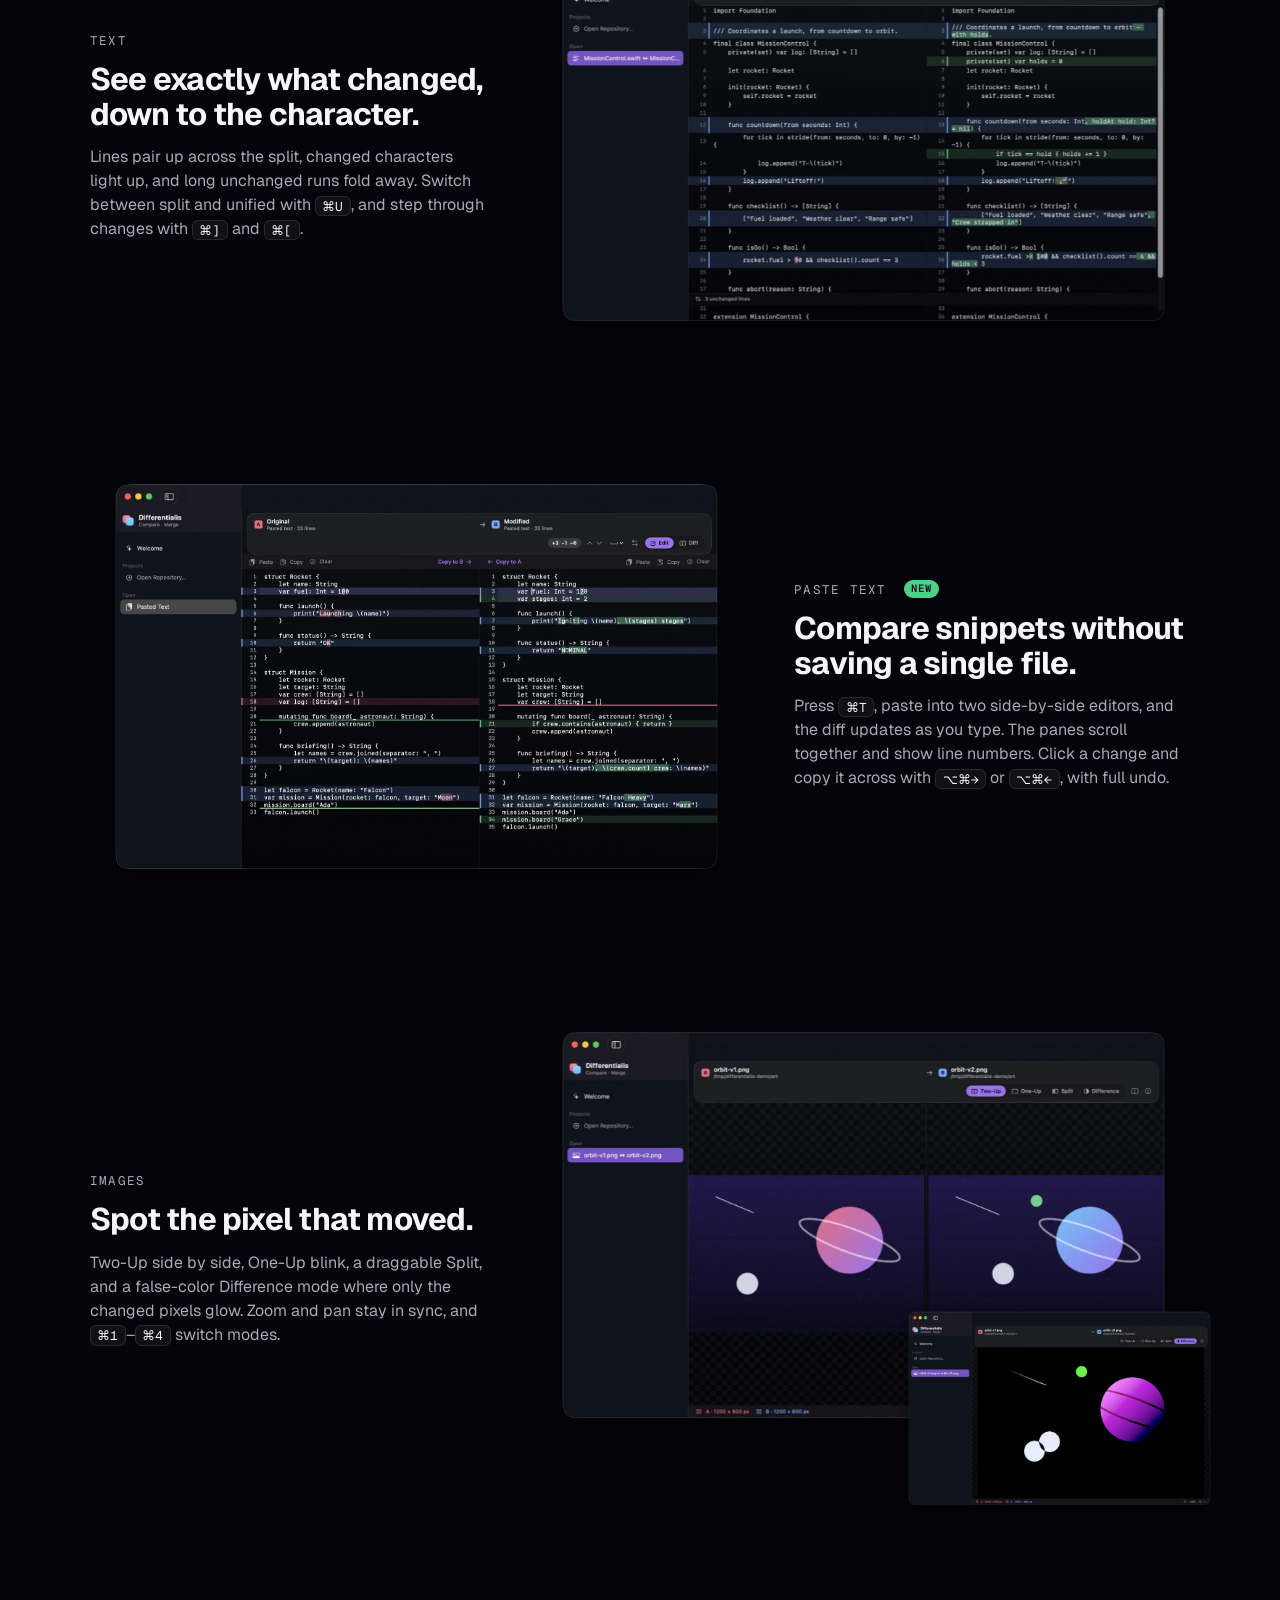
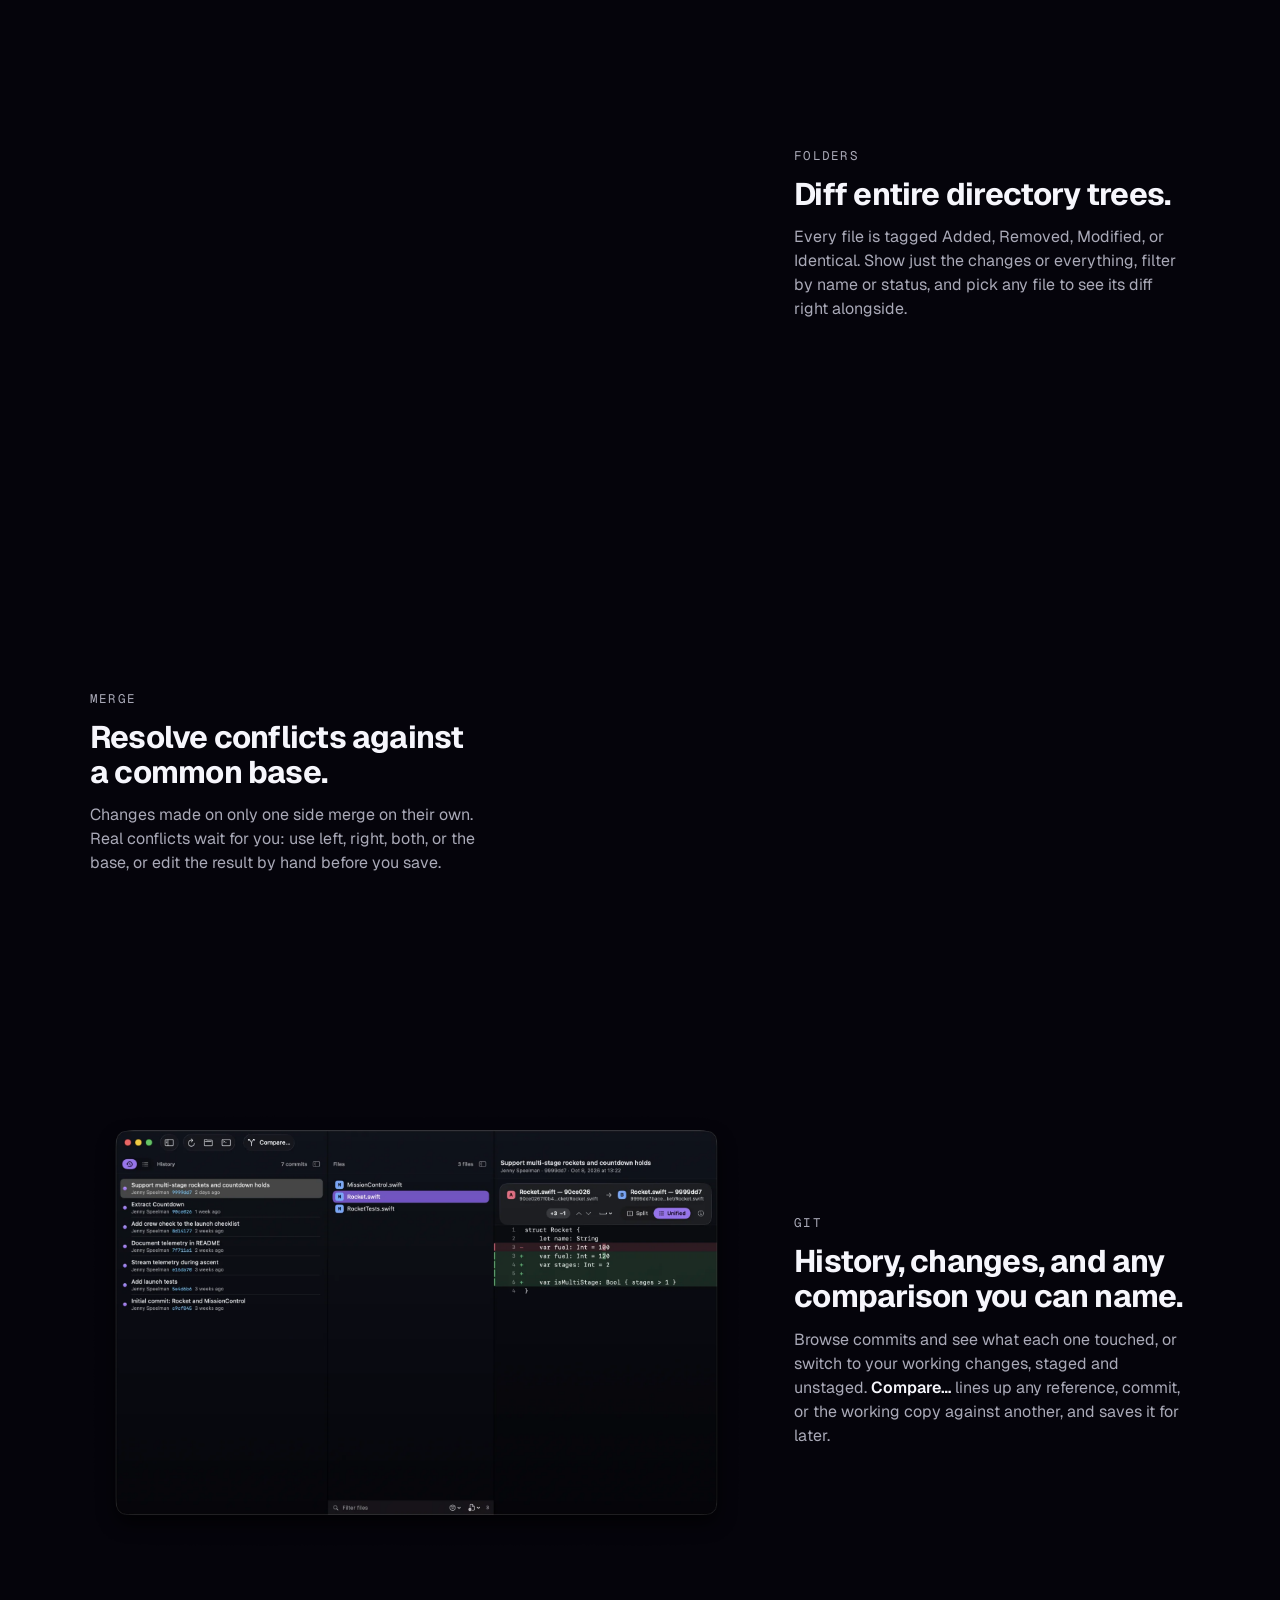
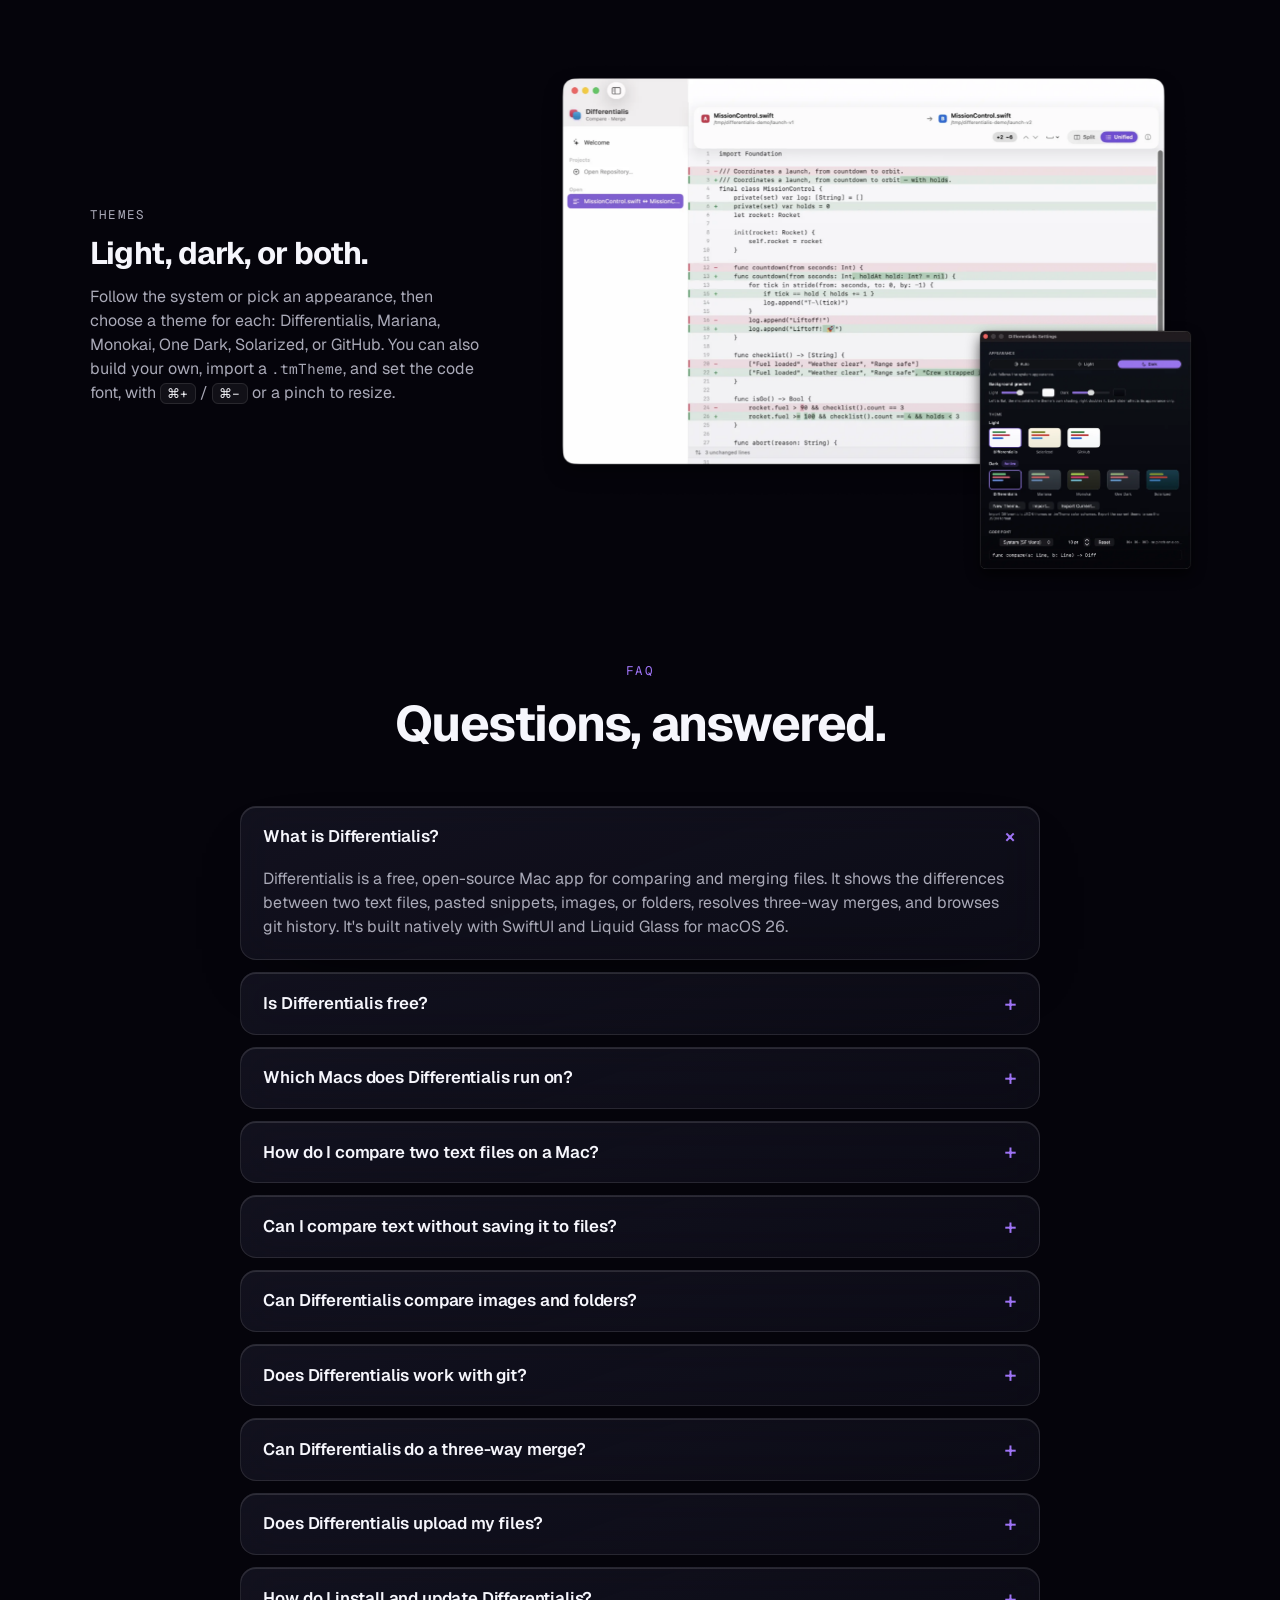
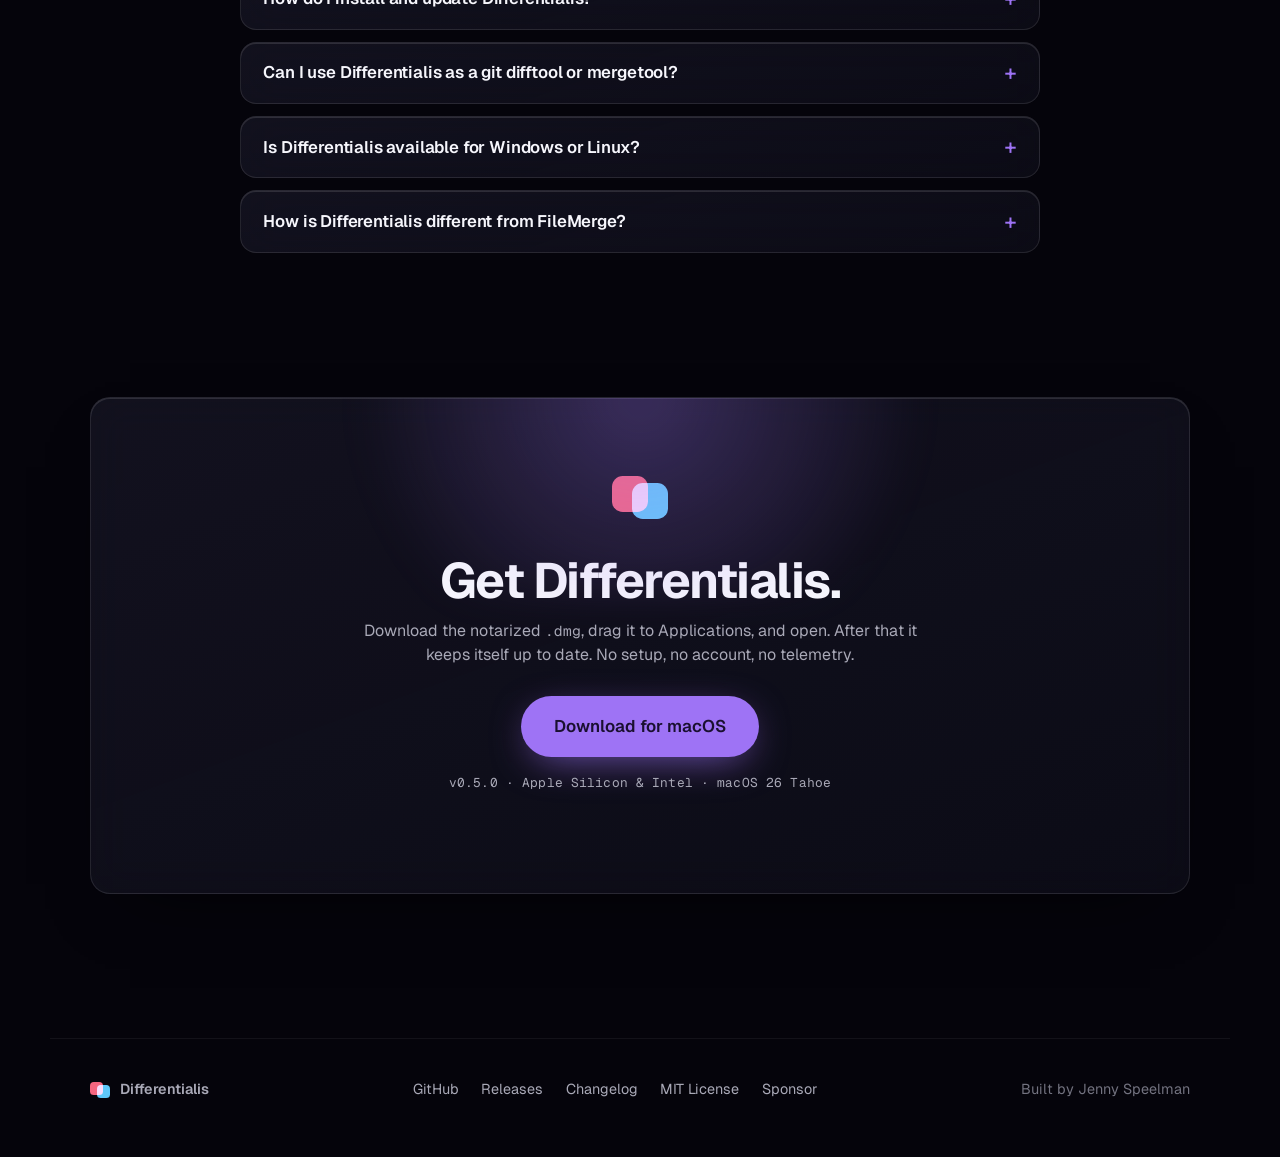
==== commit c0c4cc82: "Release 0.5.0 Bump MARKETING_VERSION and the site's version to 0.5.0. Version 0.4.0 was prepared but" ====
--- a/site/index.html
+++ b/site/index.html
@@ -75,7 +75,7 @@
         "url": "https://www.differentialis.app/",
         "applicationCategory": "DeveloperApplication",
         "applicationSubCategory": "File comparison and merge tool",
-        "softwareVersion": "0.4.0",
+        "softwareVersion": "0.5.0",
         "operatingSystem": "macOS 26 (Tahoe) or later",
         "processorRequirements": "Apple silicon or Intel",
         "isAccessibleForFree": true,
@@ -176,7 +176,7 @@
           {
             "@type": "Question",
             "name": "Can I use Differentialis as a git difftool or mergetool?",
-            "acceptedAnswer": { "@type": "Answer", "text": "Yes. The differentialis command-line tool takes --wait, which keeps git waiting until you finish in the app, and --output for merges, so Save writes the result straight to the conflicted file. Add the difftool and mergetool entries from the README to your ~/.gitconfig, and if you installed the command-line tool before version 0.4.0, uninstall and reinstall it from the app menu." }
+            "acceptedAnswer": { "@type": "Answer", "text": "Yes. The differentialis command-line tool takes --wait, which keeps git waiting until you finish in the app, and --output for merges, so Save writes the result straight to the conflicted file. Add the difftool and mergetool entries from the README to your ~/.gitconfig, and if you installed the command-line tool before version 0.5.0, choose Update Command Line Tool… from the app menu." }
           },
           {
             "@type": "Question",
@@ -232,7 +232,7 @@
           </a>
           <a class="btn btn-ghost magnetic" href="https://github.com/yennster/differentialis" target="_blank" rel="noopener">View source</a>
         </div>
-        <p class="cta-note"><span data-version>v0.4.0</span> · Apple-notarized · free &amp; open source · requires macOS 26</p>
+        <p class="cta-note"><span data-version>v0.5.0</span> · Apple-notarized · free &amp; open source · requires macOS 26</p>
       </div>
 
       <div class="hero-stage parallax" data-depth="1.4">
@@ -566,7 +566,7 @@
             git waiting until you finish in the app, and <code>--output</code> for merges, so Save writes
             the result straight to the conflicted file. Add the difftool and mergetool entries from the
             README to your <code>~/.gitconfig</code>, and if you installed the command-line tool before
-            version 0.4.0, uninstall and reinstall it from the app menu.</p>
+            version 0.5.0, choose <strong>Update Command Line Tool…</strong> from the app menu.</p>
         </details>
         <details class="glass" data-reveal>
           <summary><h3>Is Differentialis available for Windows or Linux?</h3></summary>
@@ -592,7 +592,7 @@
         <a class="btn btn-primary btn-lg magnetic" data-dl href="https://github.com/yennster/differentialis/releases/latest">
           Download for macOS
         </a>
-        <p class="cta-note"><span data-version>v0.4.0</span> · Apple Silicon &amp; Intel · macOS 26 Tahoe</p>
+        <p class="cta-note"><span data-version>v0.5.0</span> · Apple Silicon &amp; Intel · macOS 26 Tahoe</p>
       </div>
     </section>
   </main>
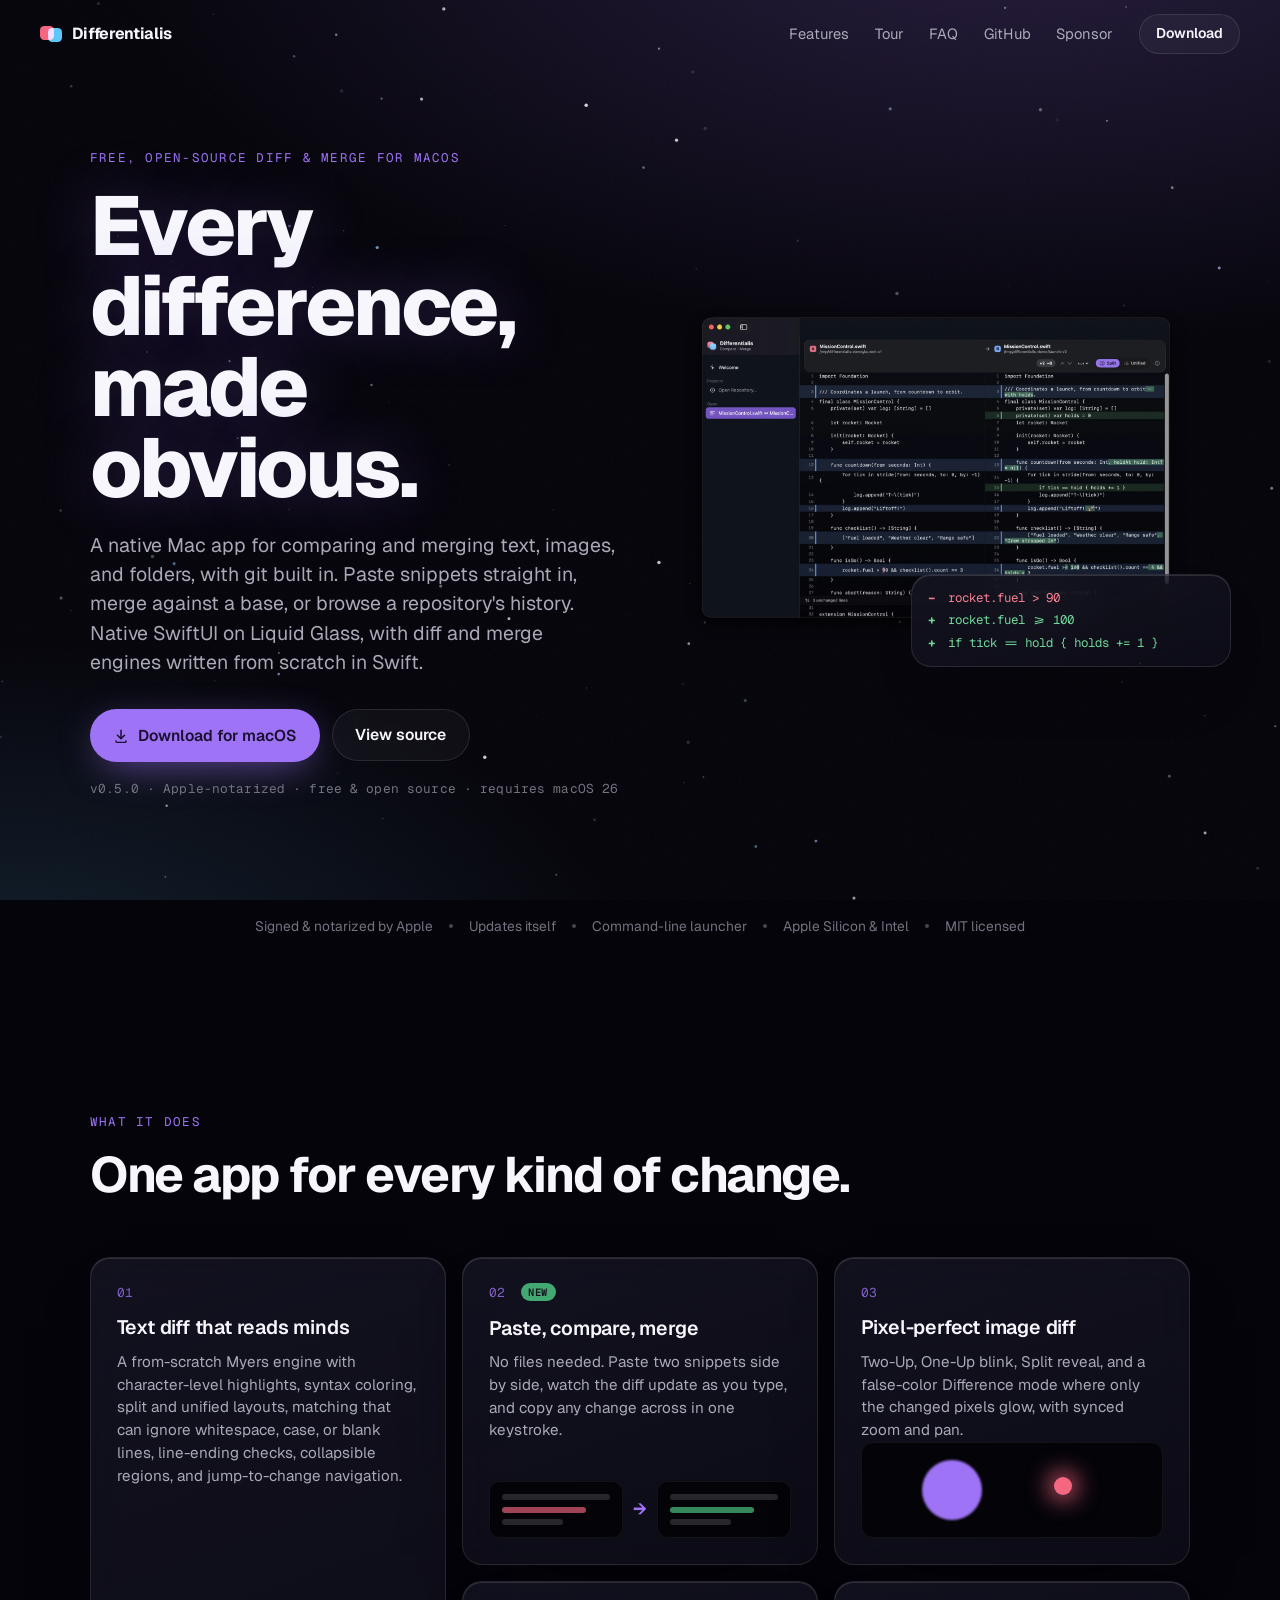
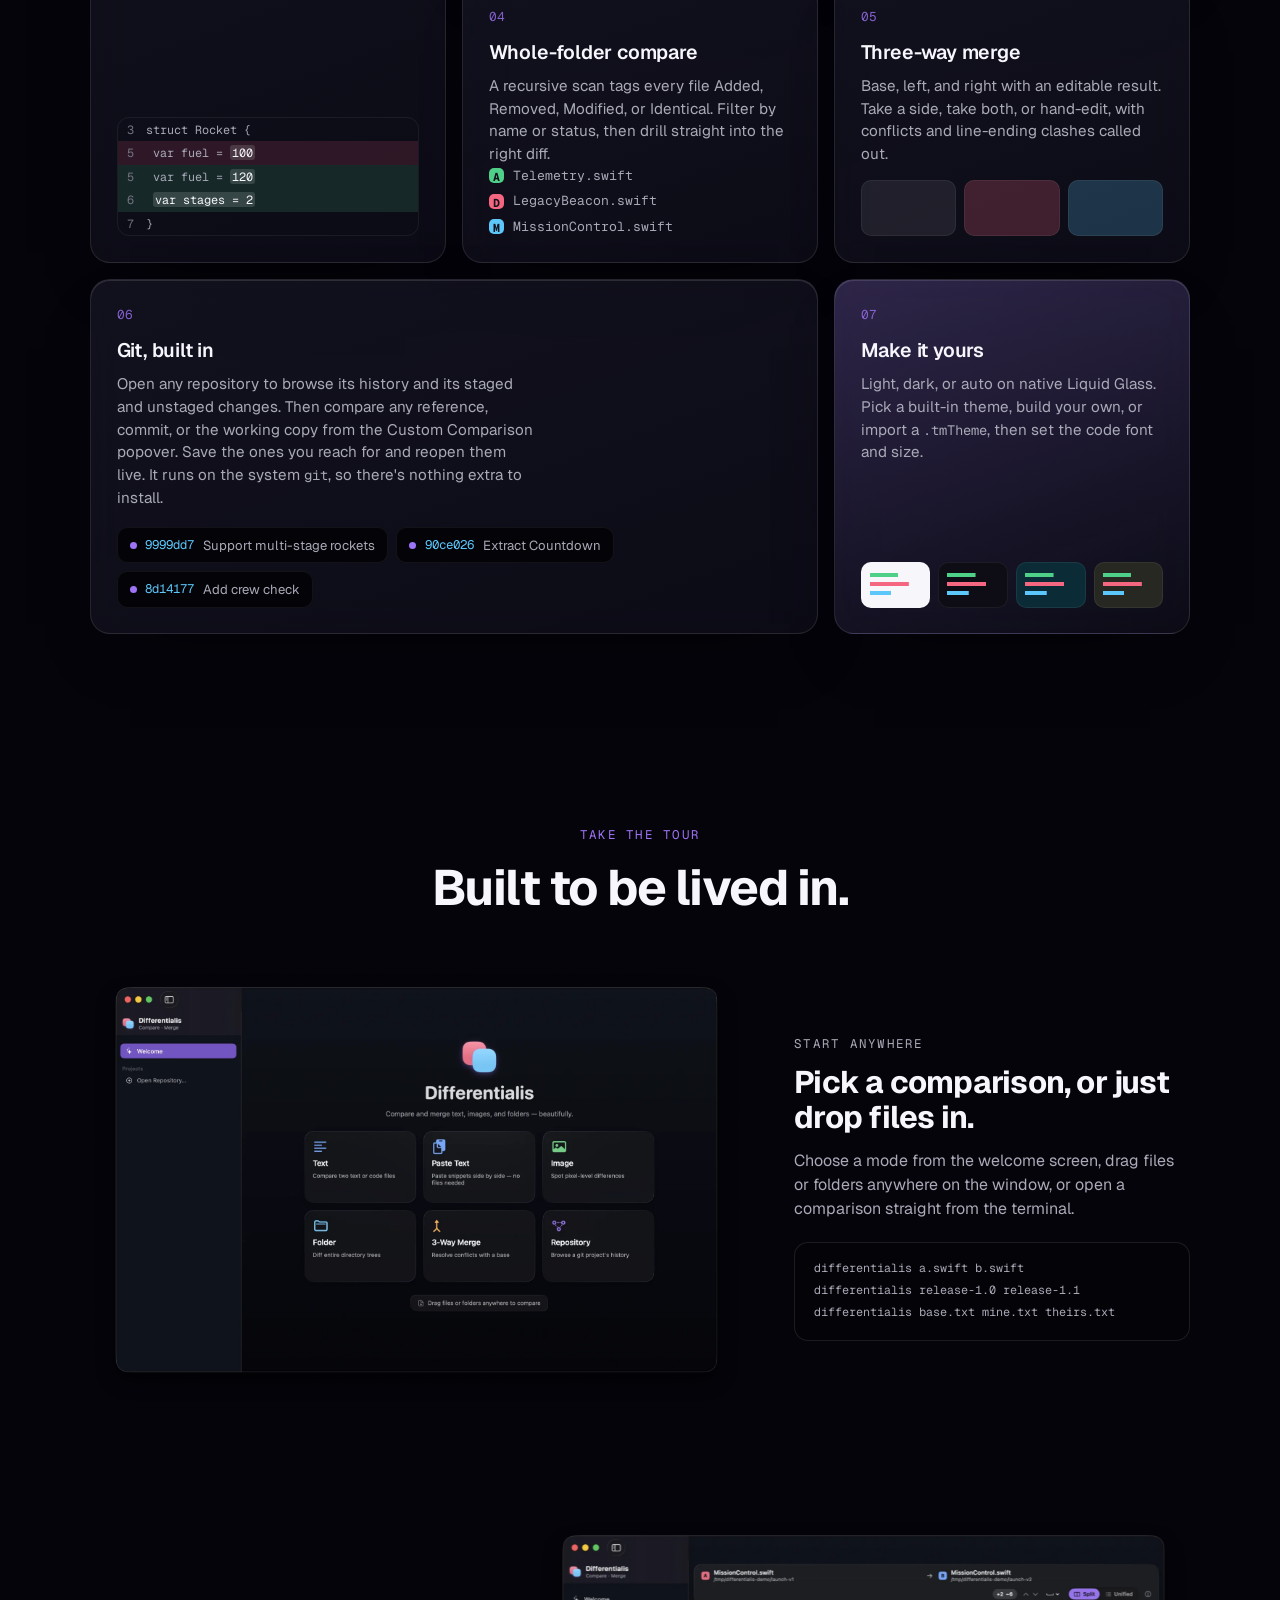
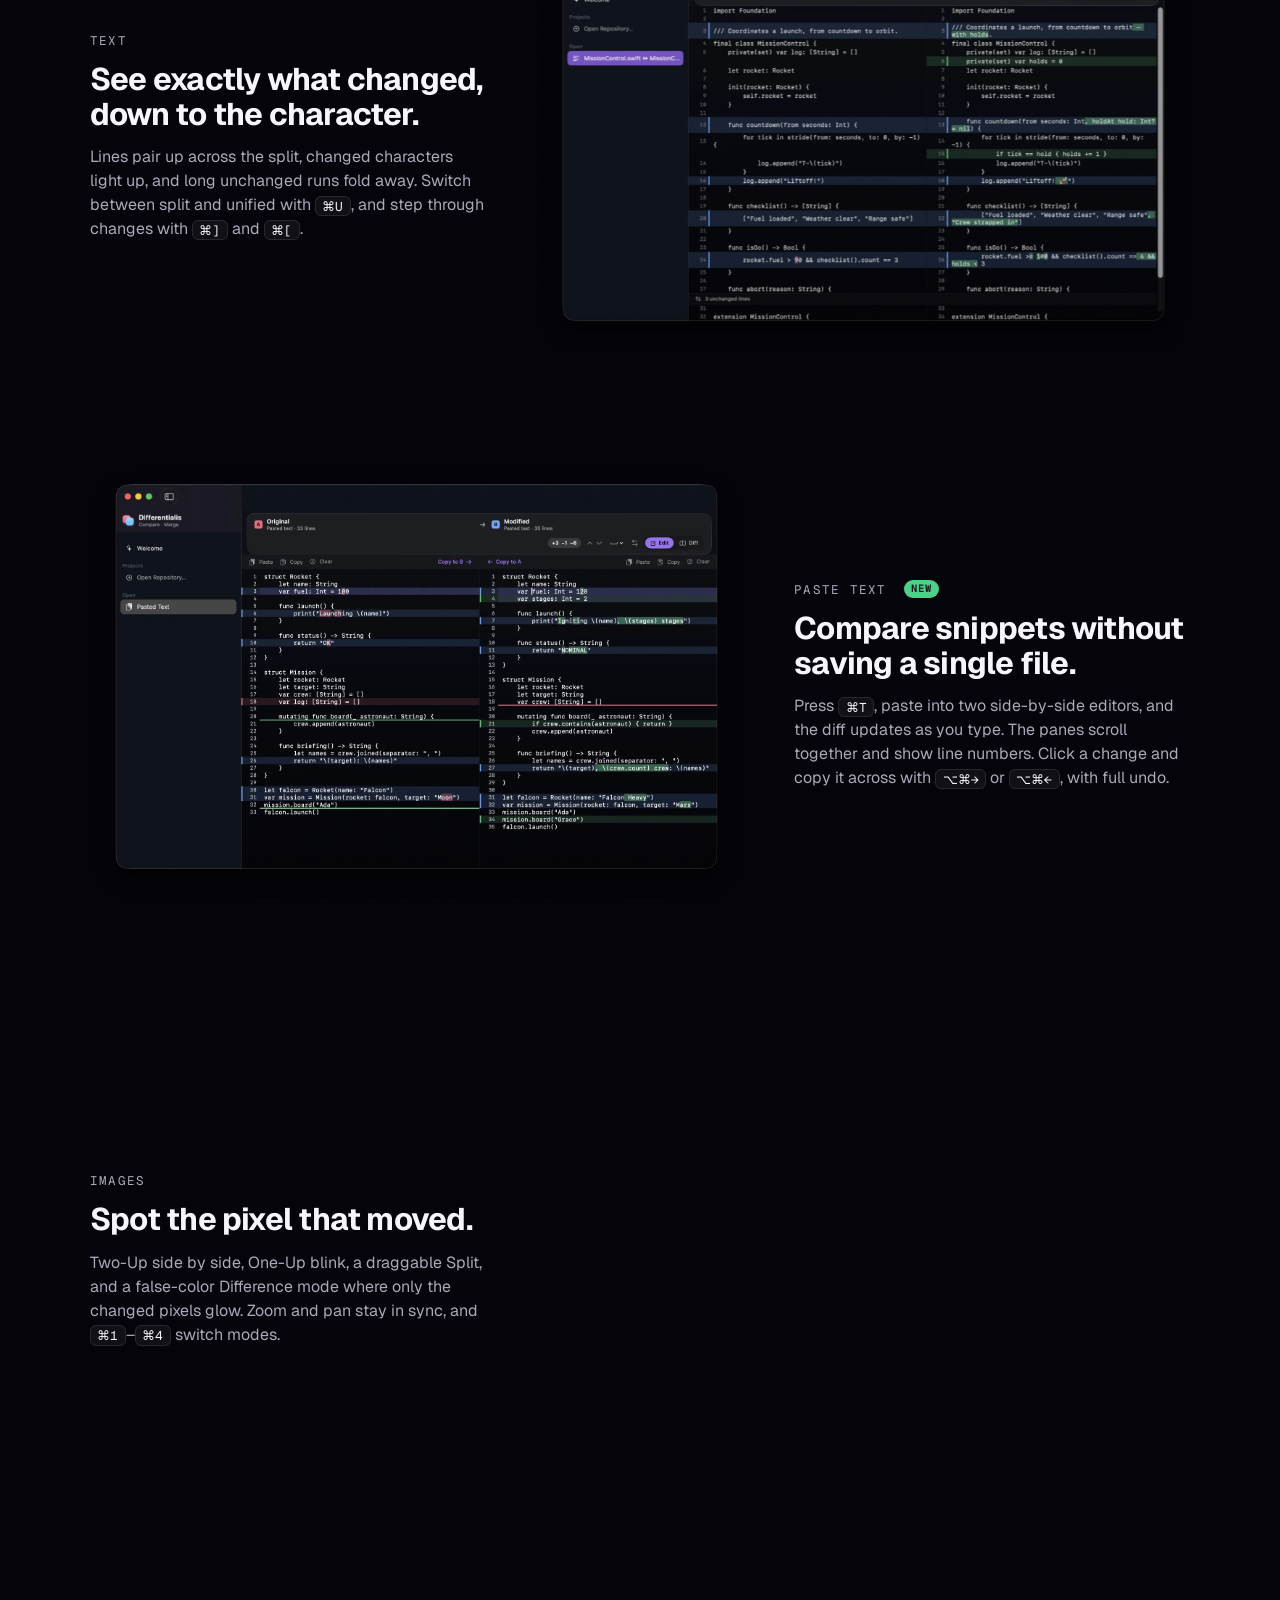
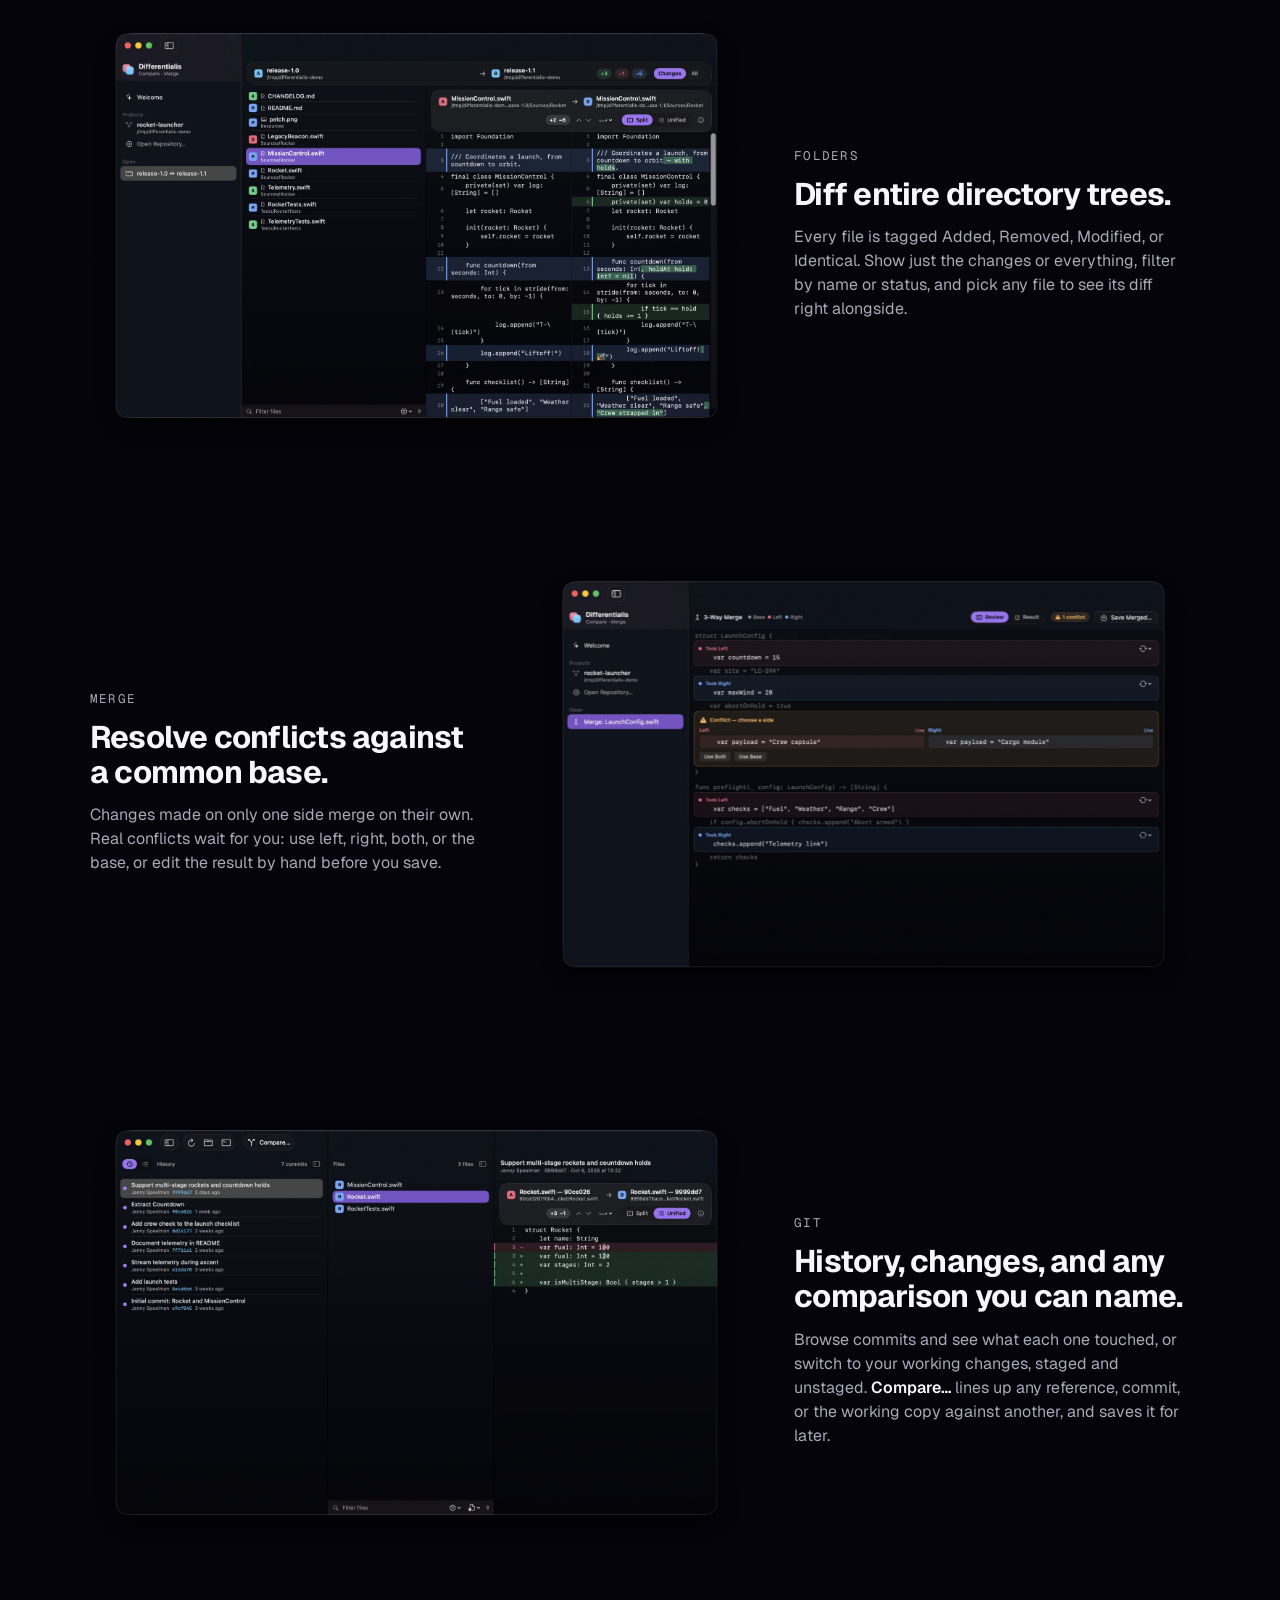
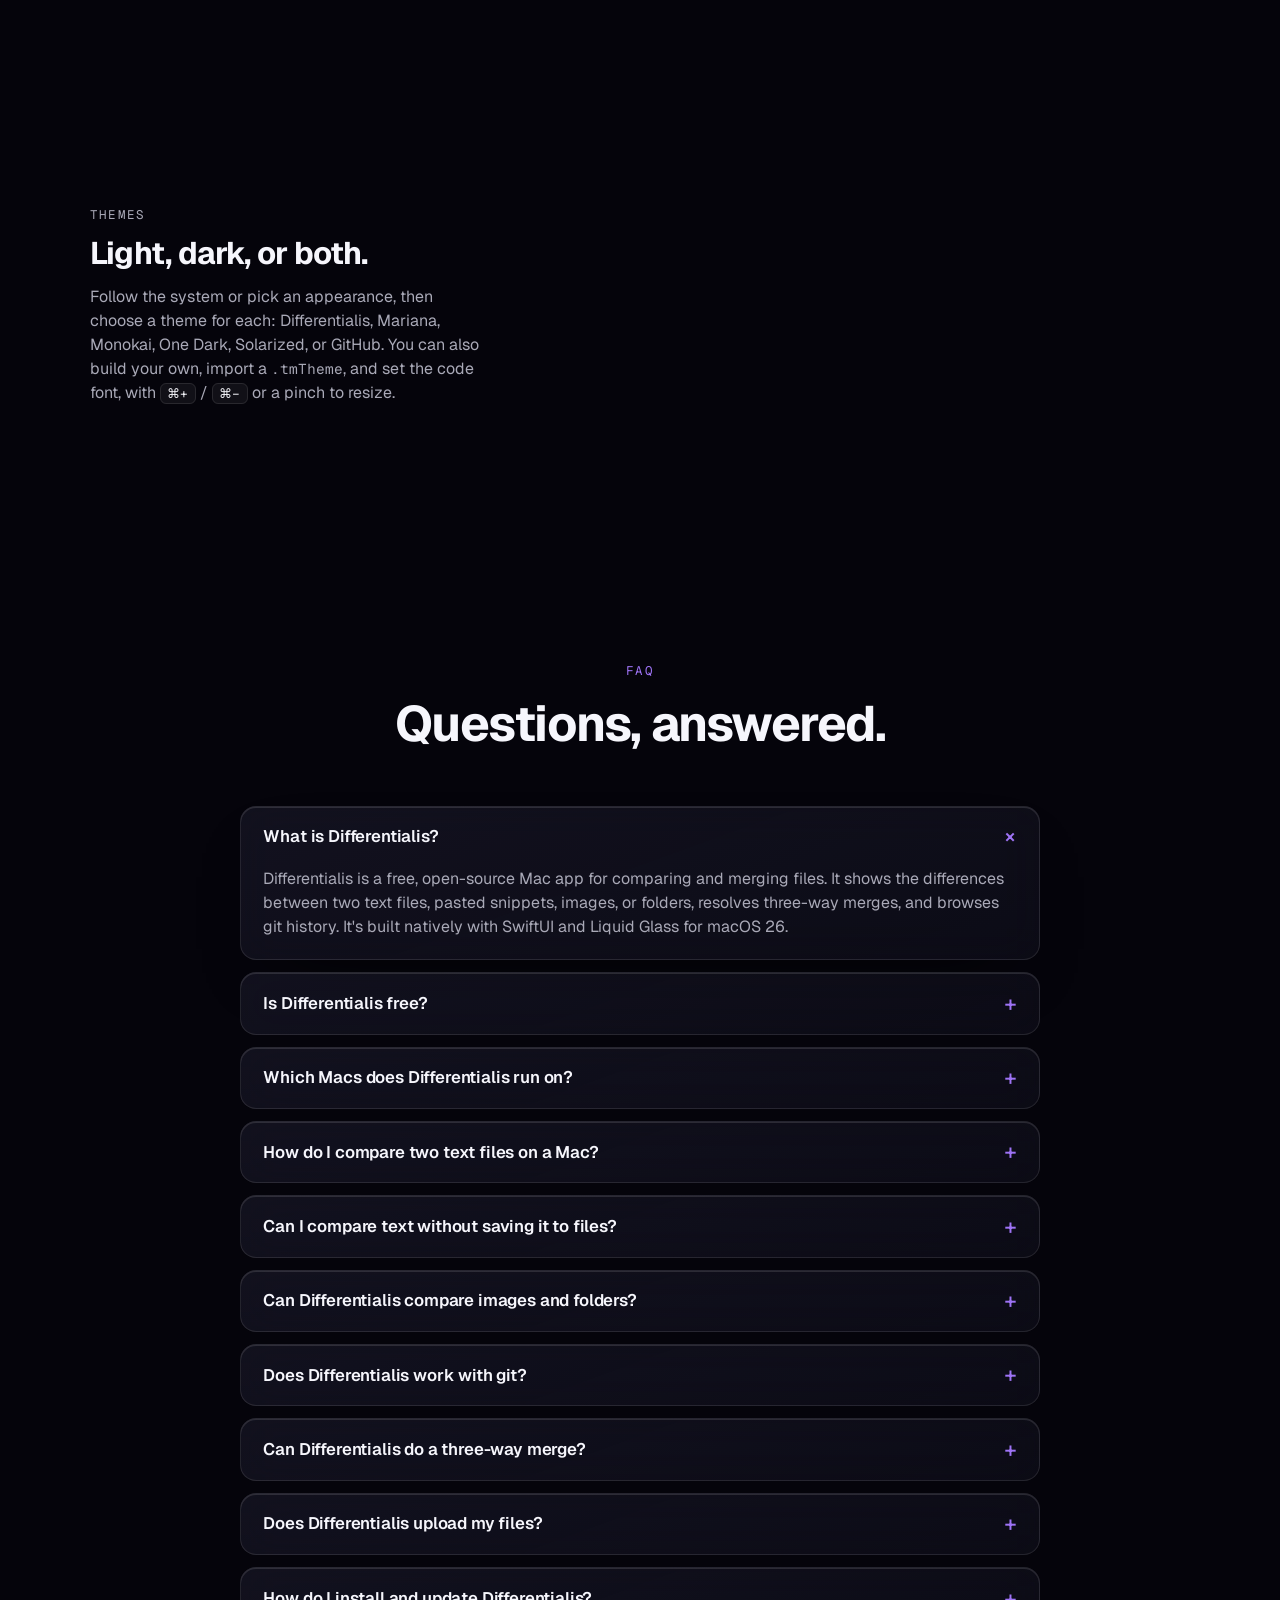
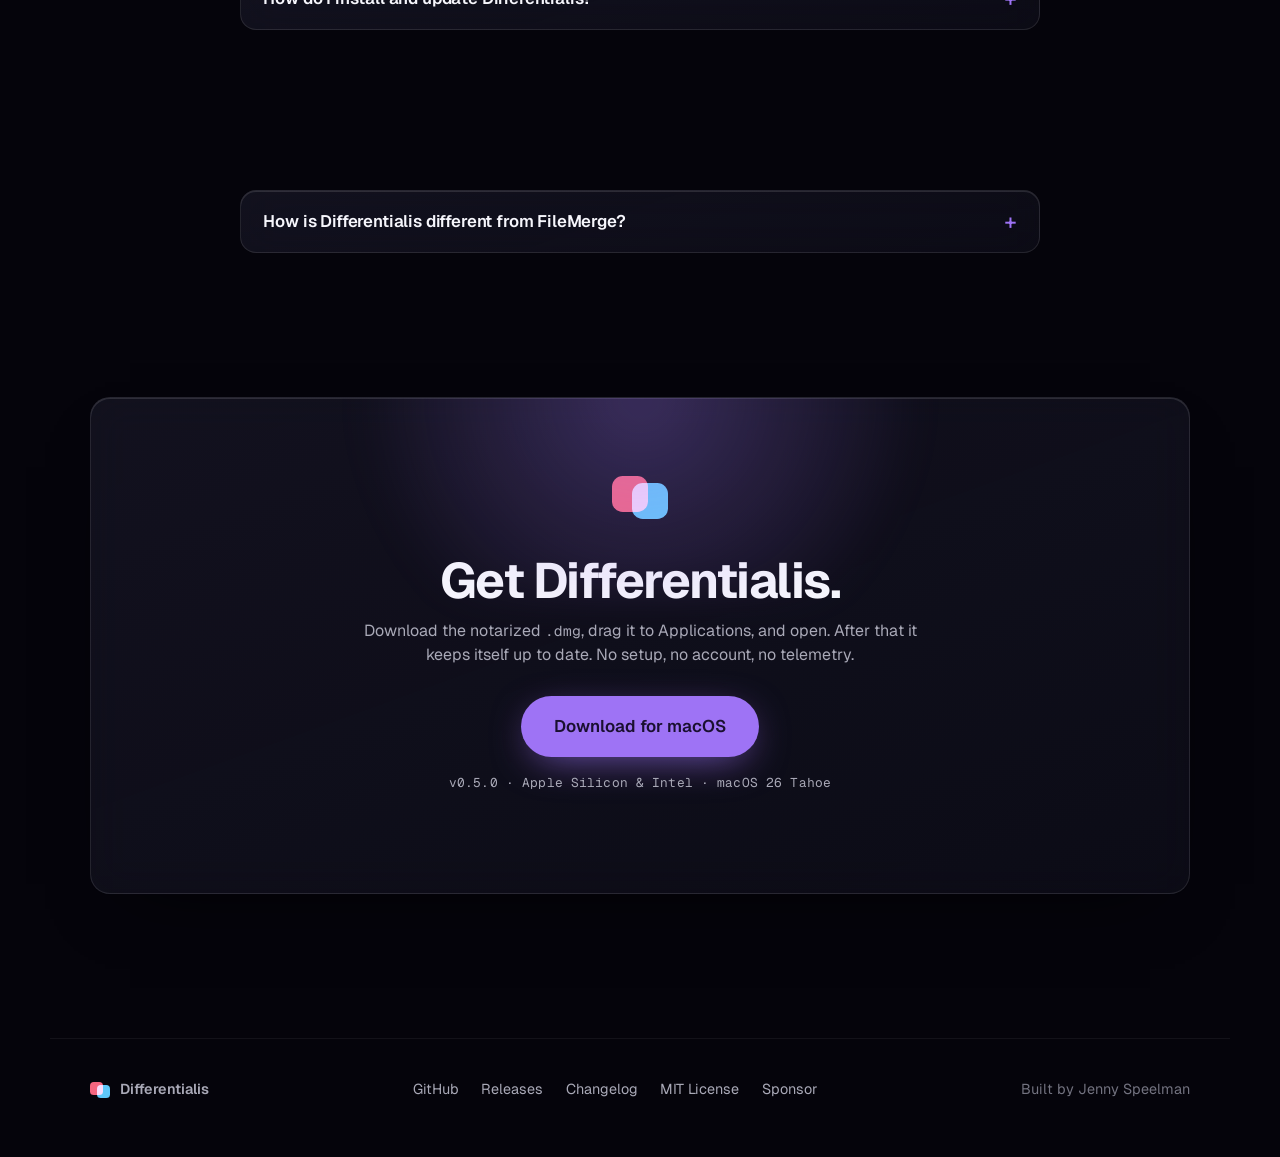
==== commit 575402f2: "Address release review: user-facing intro, lead with difftool, clearer update advice Co-Authored-By:" ====
--- a/site/index.html
+++ b/site/index.html
@@ -176,7 +176,7 @@
           {
             "@type": "Question",
             "name": "Can I use Differentialis as a git difftool or mergetool?",
-            "acceptedAnswer": { "@type": "Answer", "text": "Yes. The differentialis command-line tool takes --wait, which keeps git waiting until you finish in the app, and --output for merges, so Save writes the result straight to the conflicted file. Add the difftool and mergetool entries from the README to your ~/.gitconfig, and if you installed the command-line tool before version 0.5.0, choose Update Command Line Tool… from the app menu." }
+            "acceptedAnswer": { "@type": "Answer", "text": "Yes. The differentialis command-line tool takes --wait, which keeps git waiting until you finish in the app, and --output for merges, so Save writes the result straight to the conflicted file. Add the difftool and mergetool entries from the README to your ~/.gitconfig, and if the app menu offers Update Command Line Tool…, choose it." }
           },
           {
             "@type": "Question",
@@ -565,8 +565,8 @@
           <p>Yes. The <code>differentialis</code> command-line tool takes <code>--wait</code>, which keeps
             git waiting until you finish in the app, and <code>--output</code> for merges, so Save writes
             the result straight to the conflicted file. Add the difftool and mergetool entries from the
-            README to your <code>~/.gitconfig</code>, and if you installed the command-line tool before
-            version 0.5.0, choose <strong>Update Command Line Tool…</strong> from the app menu.</p>
+            README to your <code>~/.gitconfig</code>, and if the app menu offers
+            <strong>Update Command Line Tool…</strong>, choose it.</p>
         </details>
         <details class="glass" data-reveal>
           <summary><h3>Is Differentialis available for Windows or Linux?</h3></summary>
